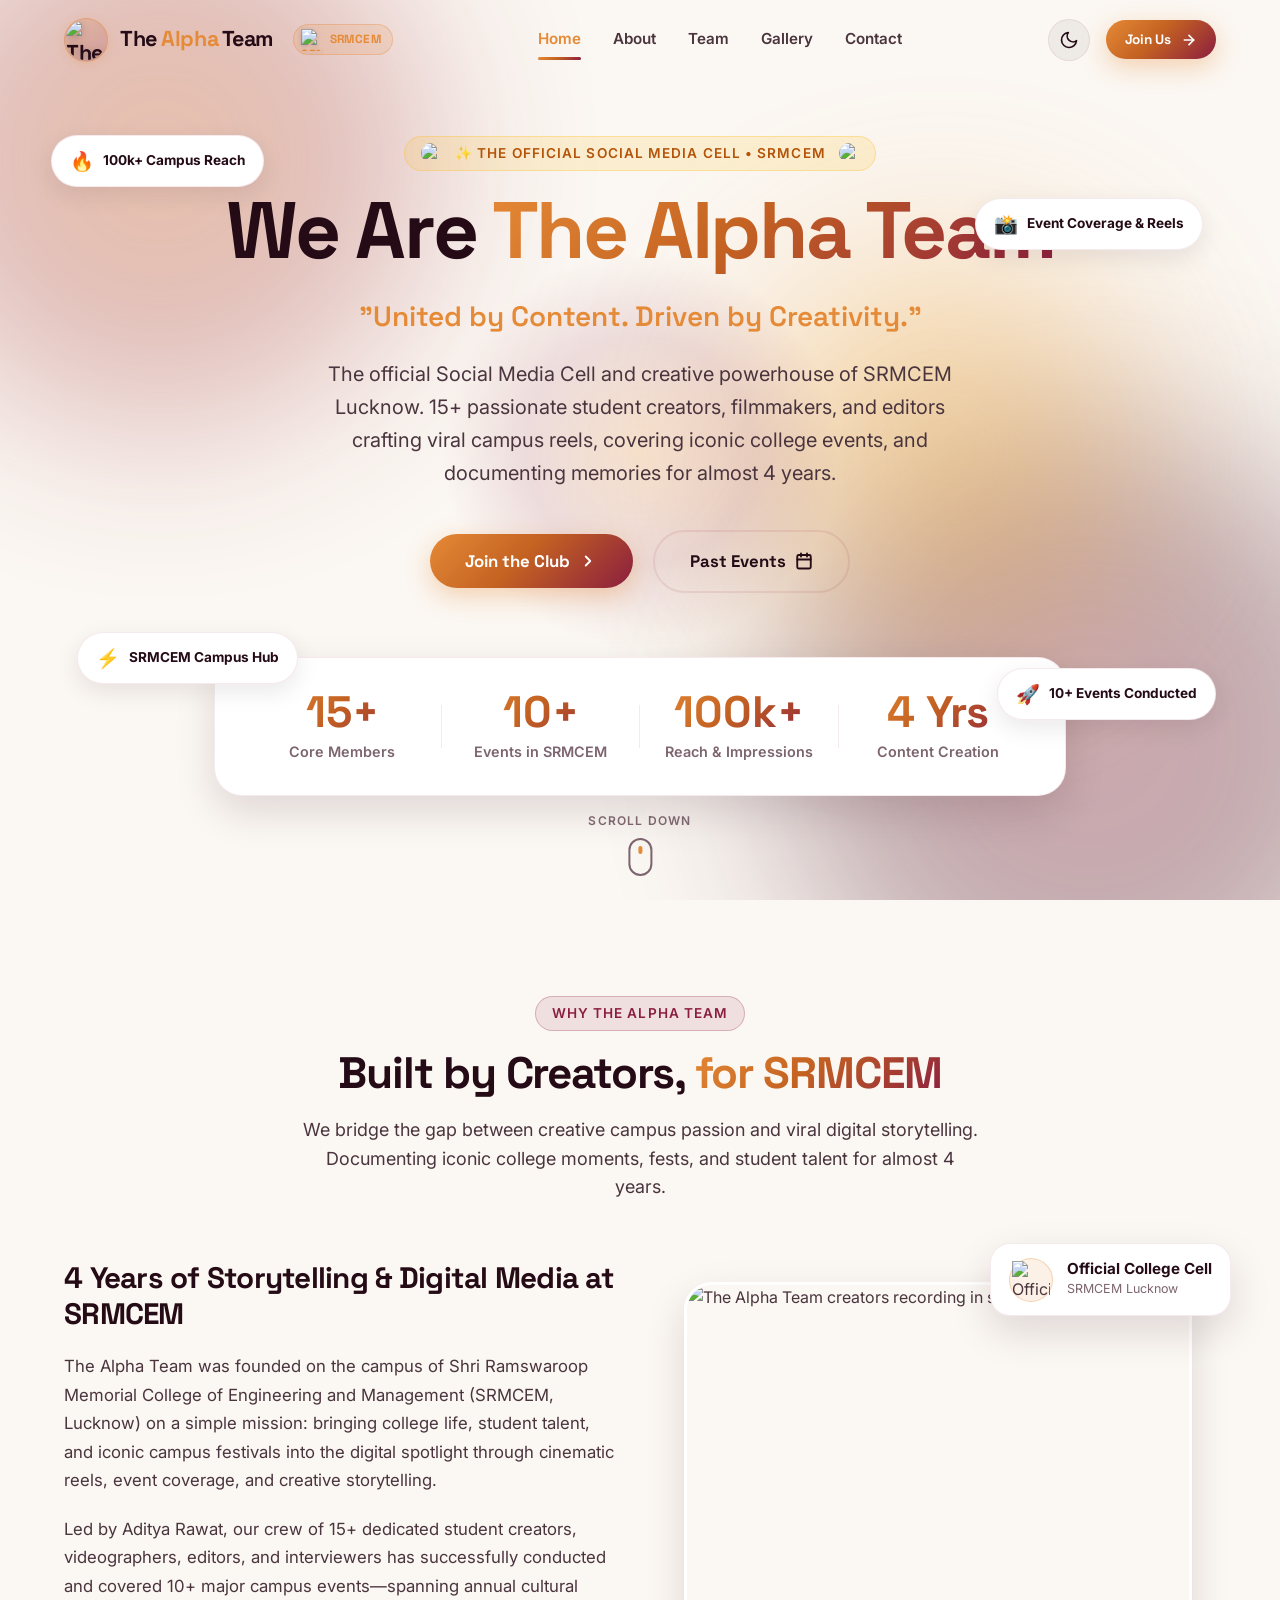
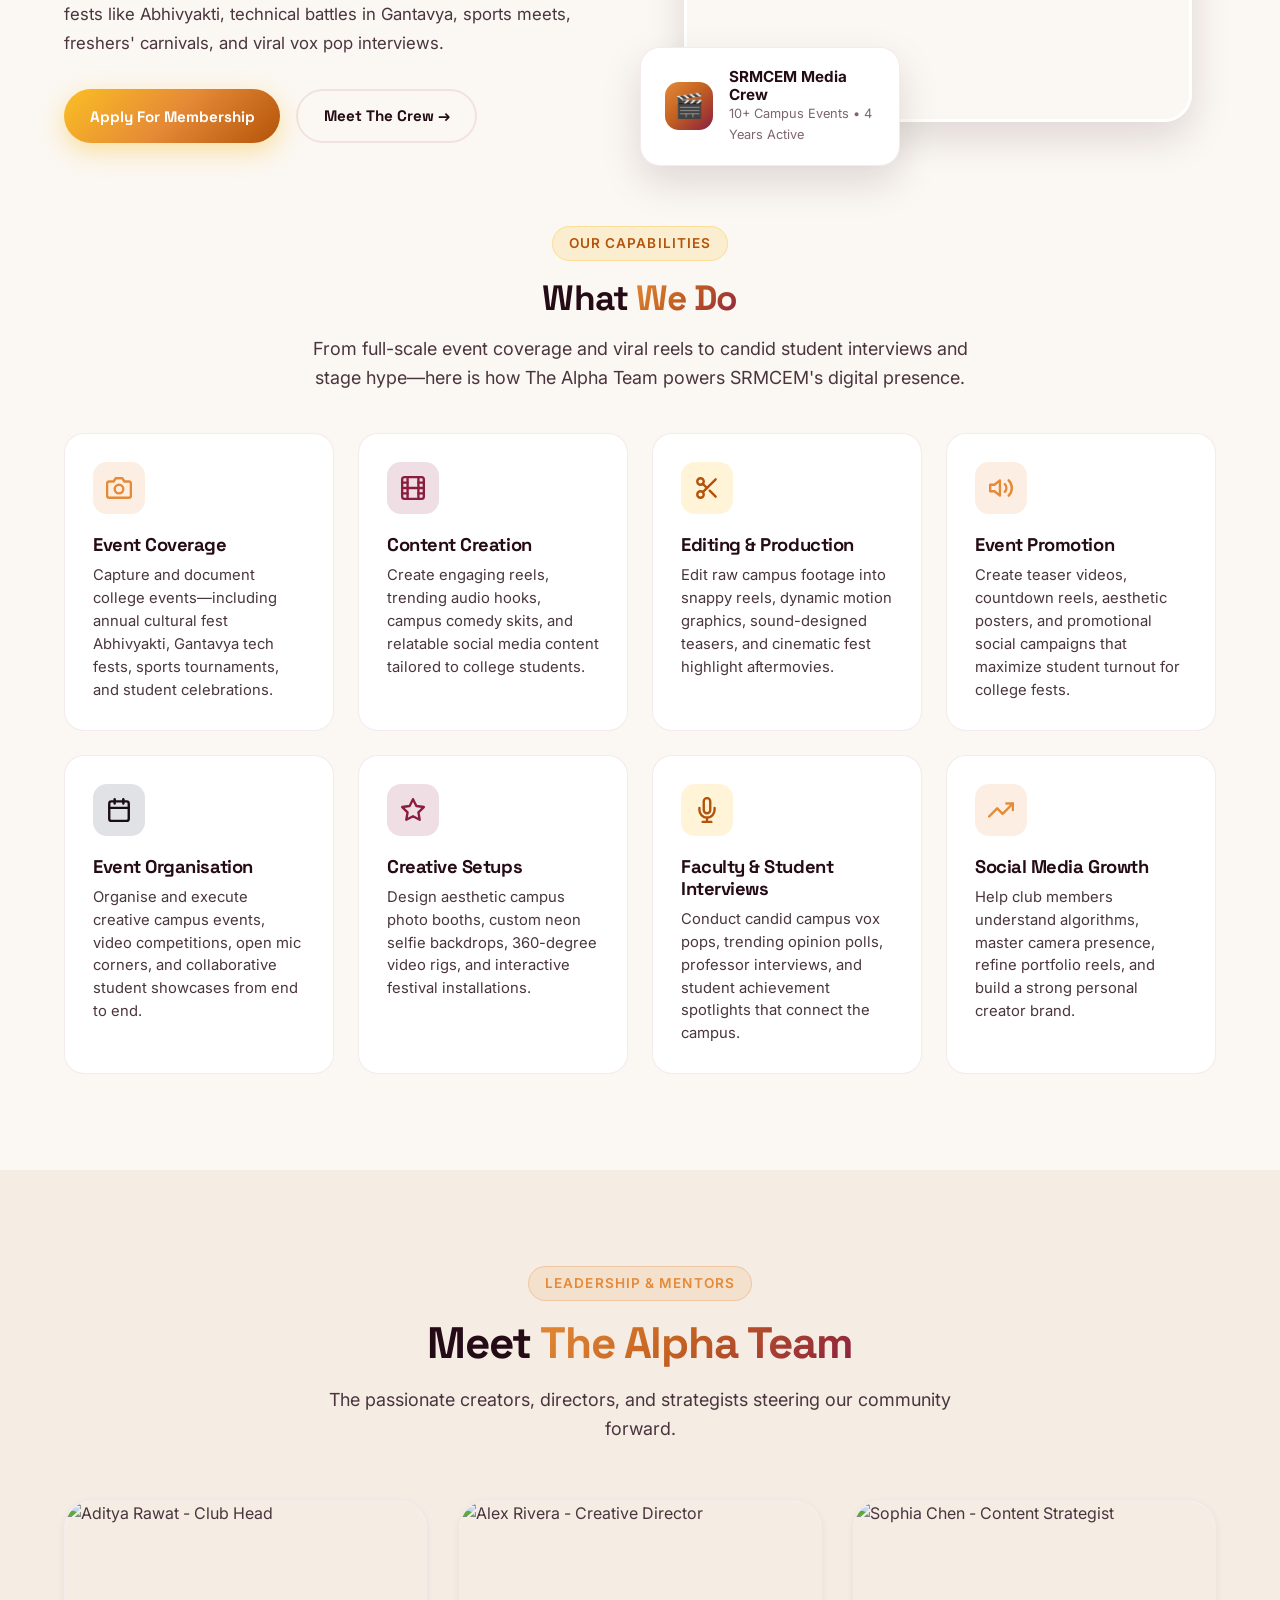
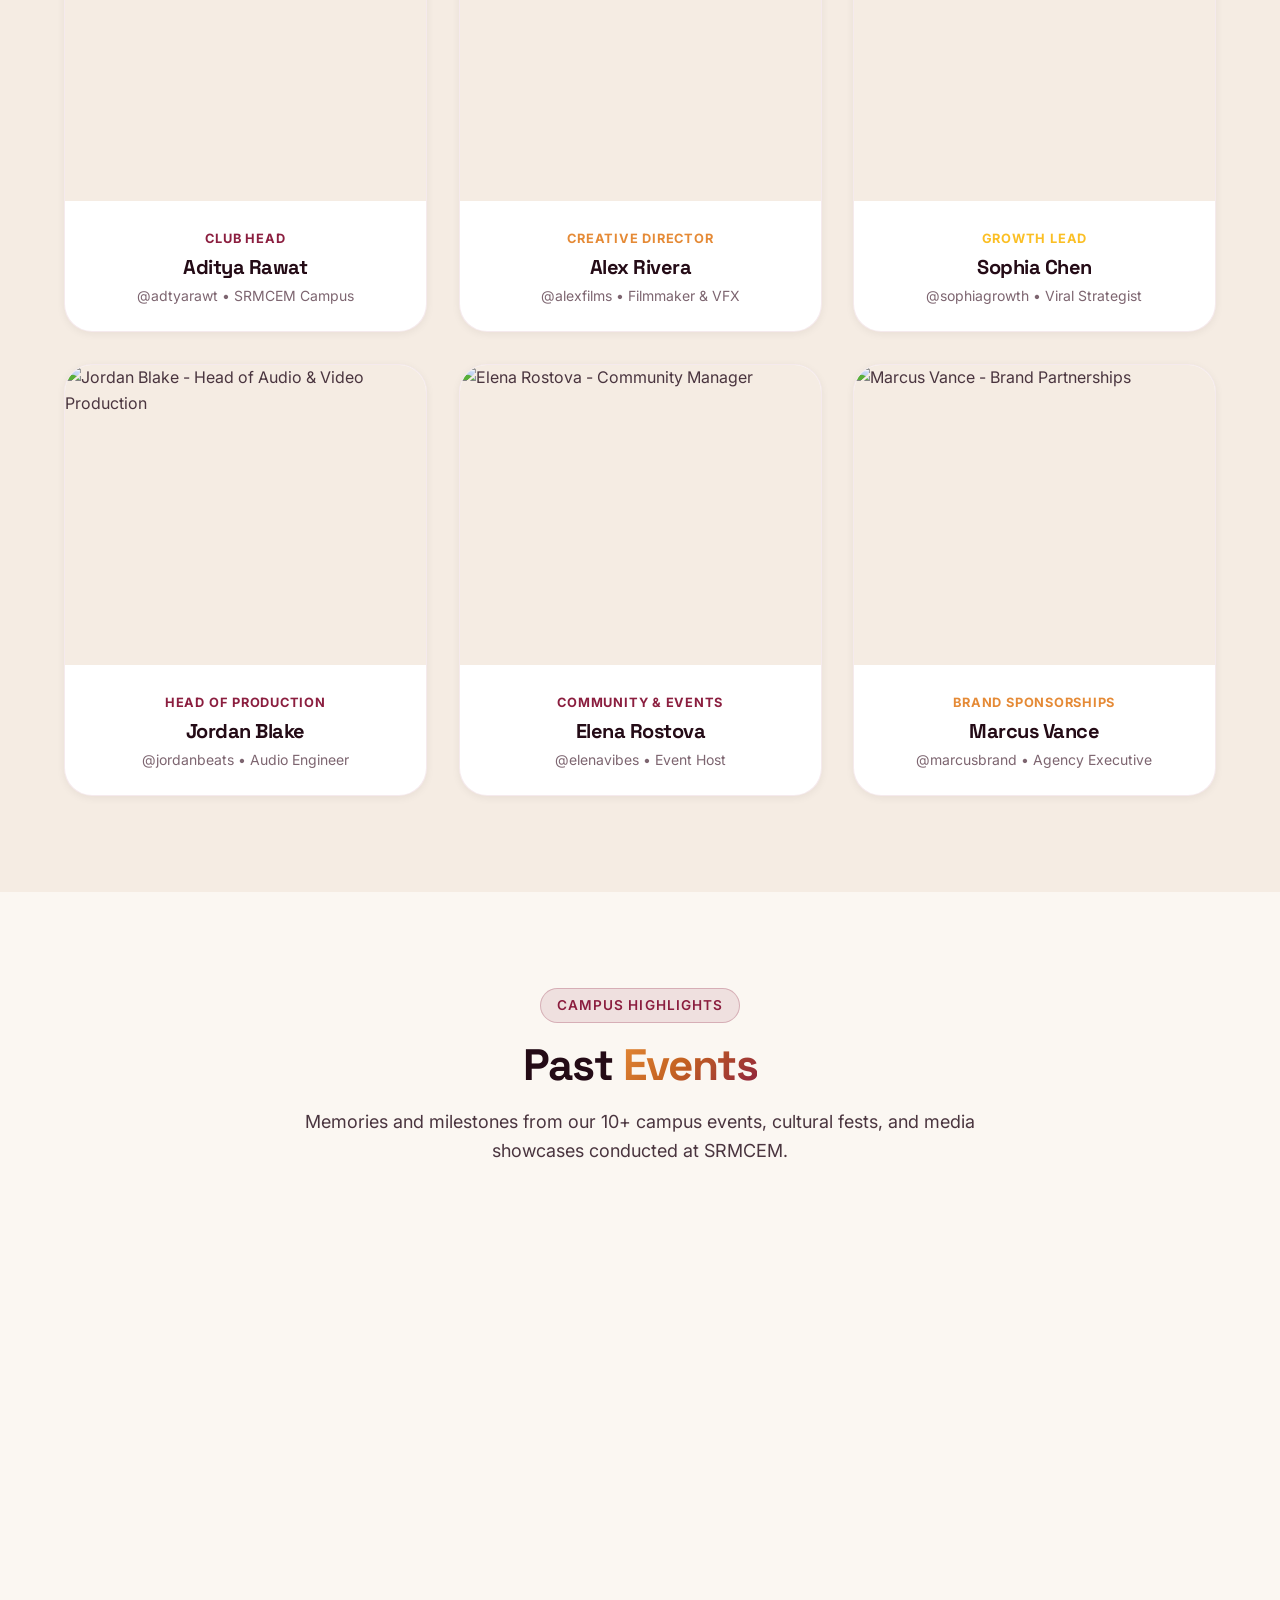
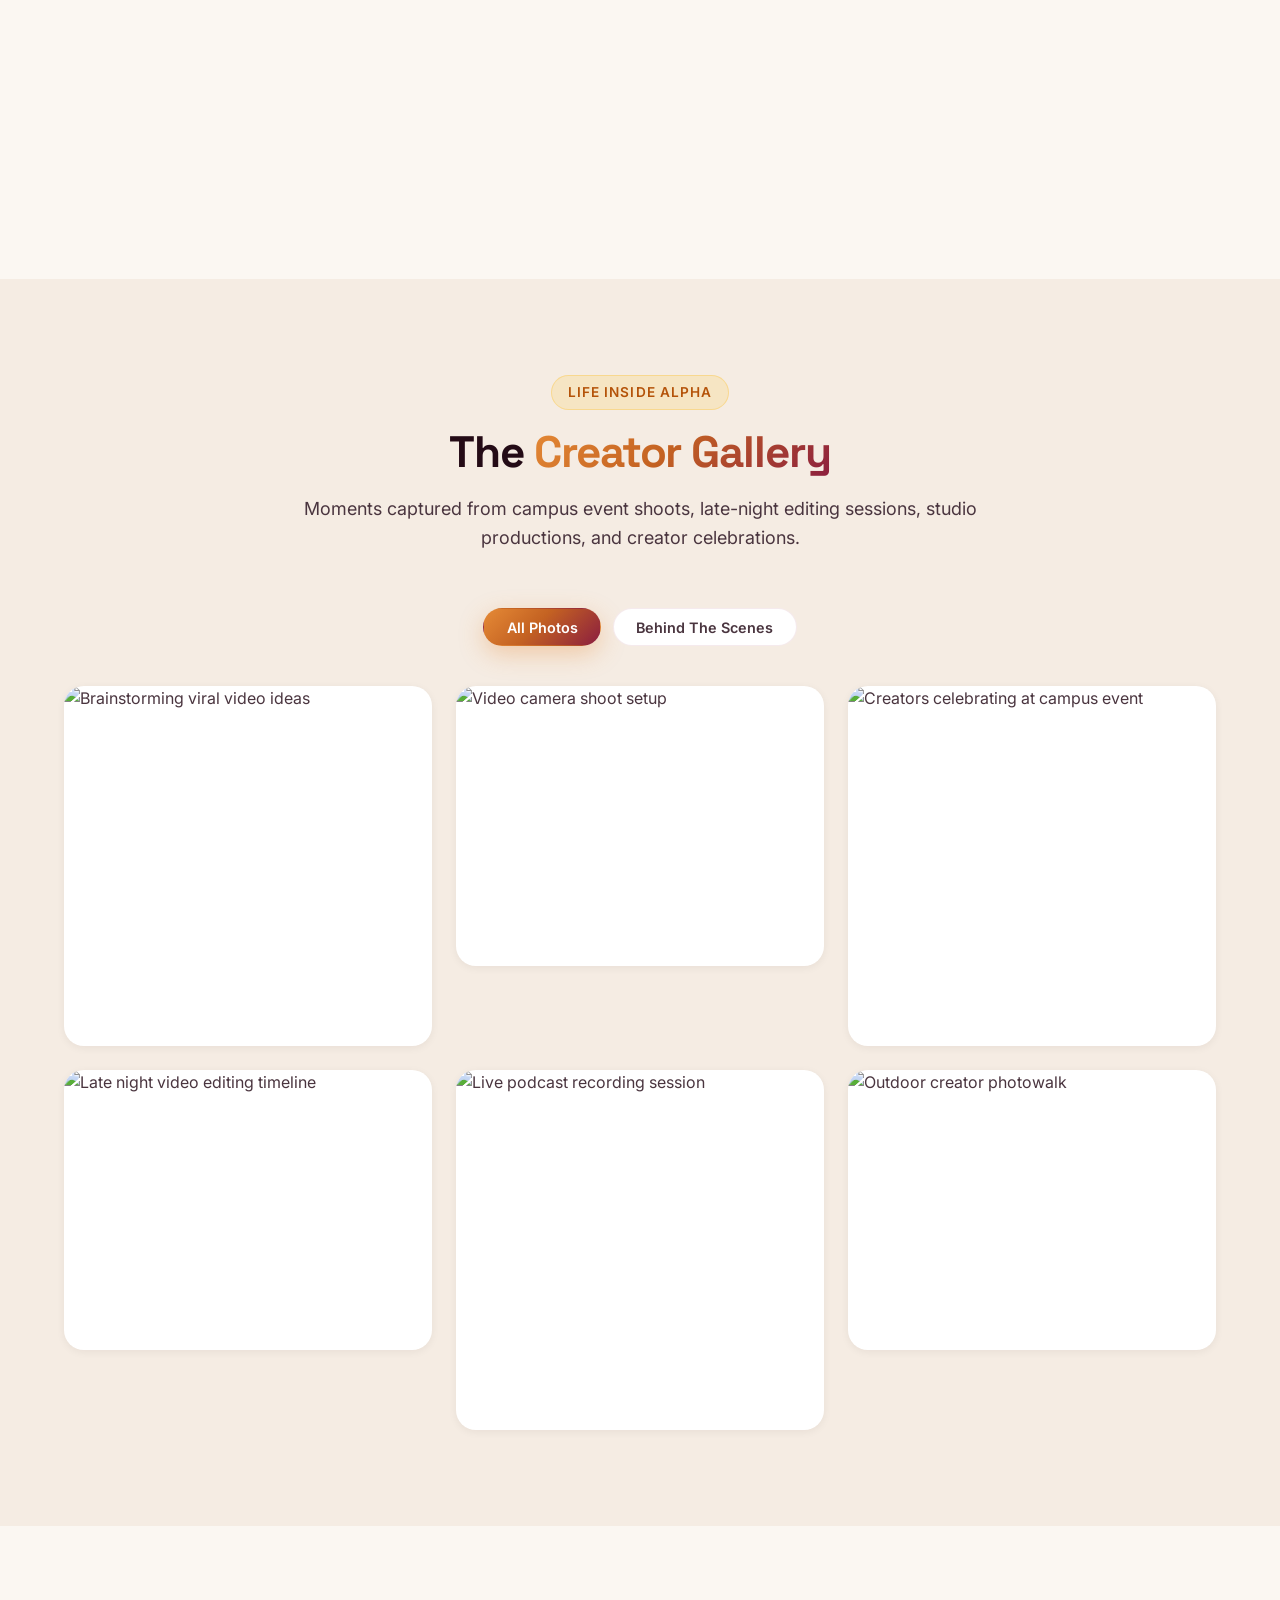
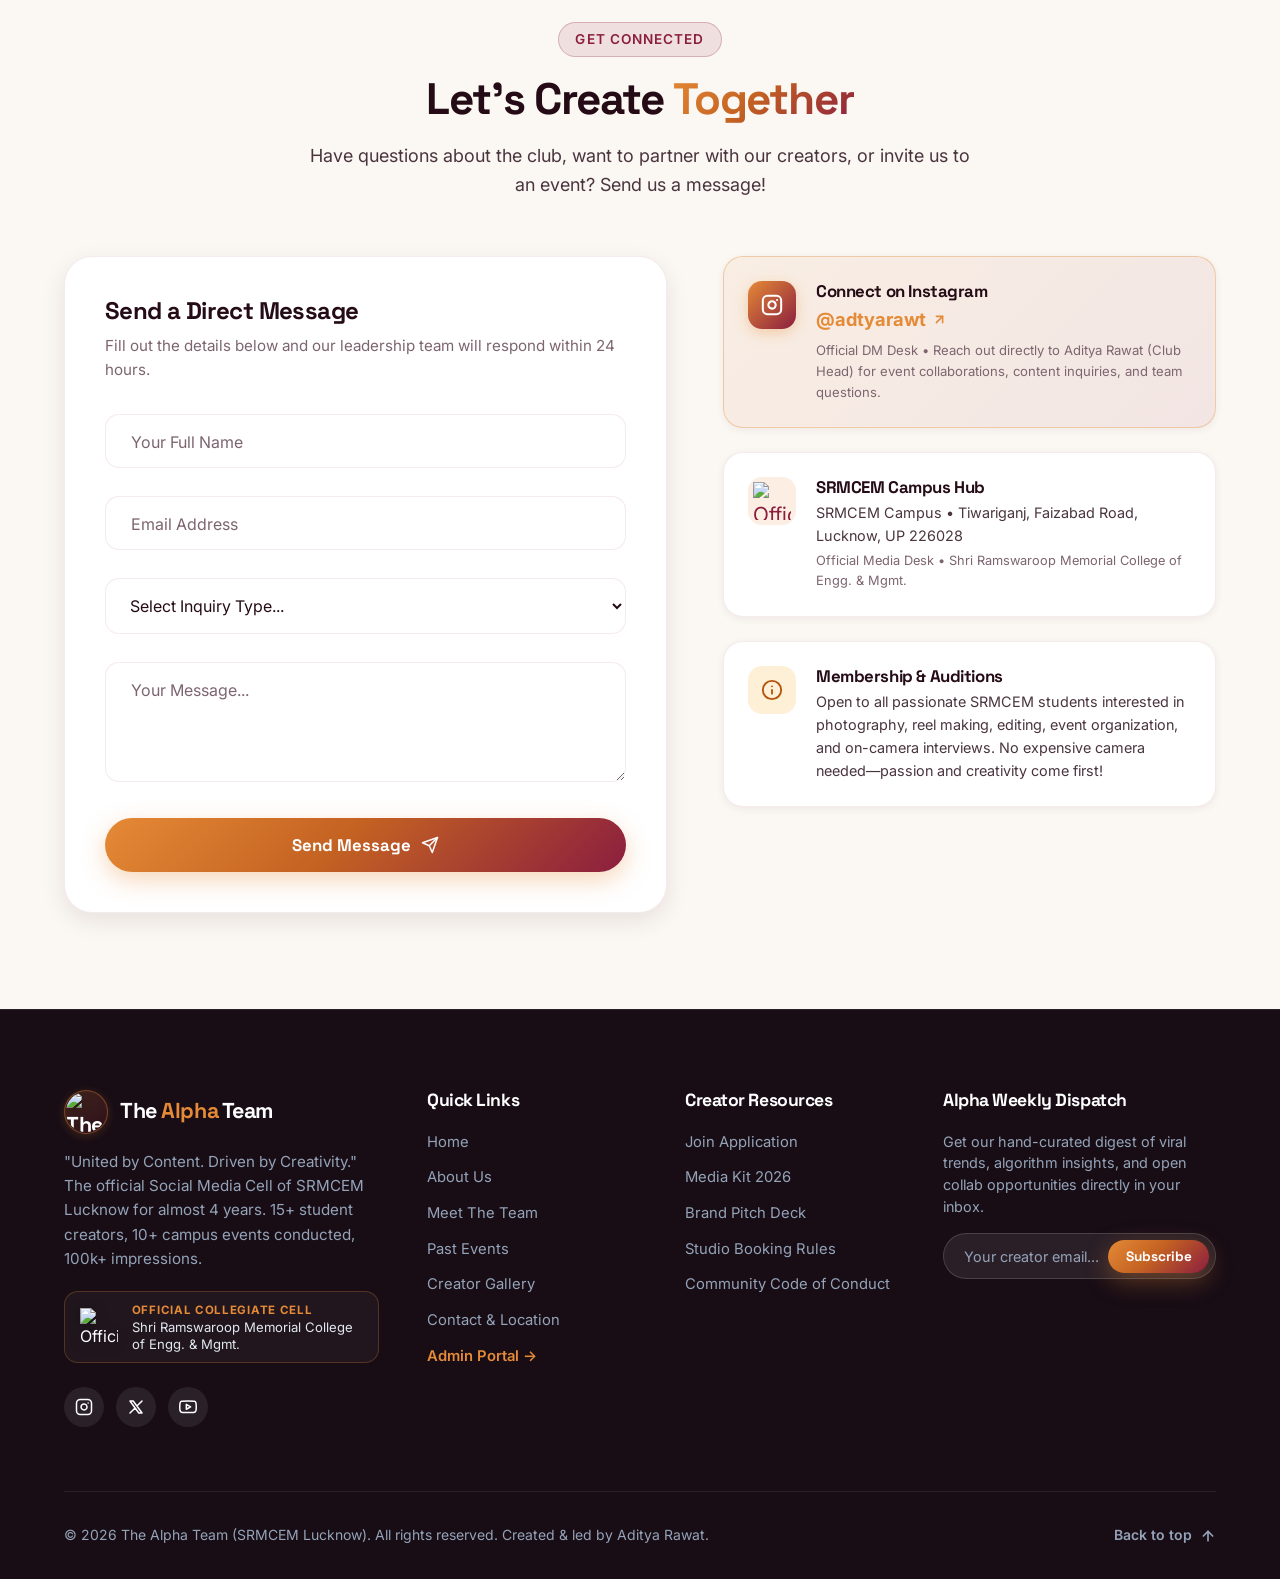
==== index.html @ 8d6e117d "Add files via upload" ====
<!DOCTYPE html>
<html lang="en" data-theme="light">
<head>
  <meta charset="UTF-8">
  <meta name="viewport" content="width=device-width, initial-scale=1.0">
  <title>The Alpha Team — The Social Media Cell • SRMCEM</title>
  <meta name="description" content="The official Social Media Cell of SRMCEM. A vibrant community of creators, influencers, and social media enthusiasts growing together — one post at a time.">
  <meta name="theme-color" content="#E58A36">

  <!-- Open Graph / Meta -->
  <meta property="og:type" content="website">
  <meta property="og:title" content="The Alpha Team — United by Content. Driven by Creativity.">
  <meta property="og:description" content="Join The Alpha Team social media club. Connect with ambitious creators, master viral content, and collaborate on high-impact projects.">

  <!-- Google Fonts: Space Grotesk & Inter -->
  <link rel="preconnect" href="https://fonts.googleapis.com">
  <link rel="preconnect" href="https://fonts.gstatic.com" crossorigin>
  <link href="https://fonts.googleapis.com/css2?family=Inter:wght@400;500;600;700&family=Space+Grotesk:wght@600;700;800&display=swap" rel="stylesheet">

  <!-- Favicon (Official Alpha Lion Crest) -->
  <link rel="icon" type="image/png" href="assets/images/favicon.png">
  <link rel="apple-touch-icon" href="assets/images/favicon.png">

  <!-- Stylesheets -->
  <link rel="stylesheet" href="css/style.css">
  <link rel="stylesheet" href="css/components.css">
  <link rel="stylesheet" href="css/animations.css">
</head>
<body class="intro-active">

  <!-- Apple-Style Product Launch Intro Curtain -->
  <div class="apple-intro-curtain" id="intro-curtain" aria-hidden="true">
    <div class="intro-content">
      <div class="intro-logo-badge">
        <img src="assets/images/alpha_official_logo.png" alt="The Alpha Team Official Logo" class="intro-lion-logo">
      </div>
      <h2 class="intro-title">The Alpha Team</h2>
      <p class="intro-subtitle">The Social Media Cell • SRMCEM</p>
      <div class="intro-bar-track">
        <div class="intro-bar-progress" id="intro-progress"></div>
      </div>
    </div>
  </div>

  <!-- Subtle Cursor Glowing Follower in Hero -->
  <div class="cursor-glow" aria-hidden="true"></div>

  <!-- ==========================================================================
       1. NAVBAR
       ========================================================================== -->
  <header class="navbar" id="navbar">
    <div class="container navbar-container">
      <!-- Brand Logo -->
      <a href="#home" class="brand" aria-label="The Alpha Team Home">
        <div class="brand-icon">
          <img src="assets/images/alpha_official_logo.png" alt="The Alpha Team Official Logo" class="brand-lion-img">
        </div>
        <span class="brand-text">The <span>Alpha</span> Team</span>
        <div class="brand-college-badge" title="Official Social Media Cell • Shri Ramswaroop Memorial College of Engineering and Management">
          <img src="assets/images/srmcem_official_logo.png" alt="SRMCEM Official Emblem" class="brand-college-img">
          <span>SRMCEM</span>
        </div>
      </a>

      <!-- Desktop Navigation Menu -->
      <nav class="nav-menu" aria-label="Main Navigation">
        <a href="#home" class="nav-link active">Home</a>
        <a href="#about" class="nav-link">About</a>
        <a href="#team" class="nav-link">Team</a>
        <a href="#gallery" class="nav-link">Gallery</a>
        <a href="#contact" class="nav-link">Contact</a>
      </nav>

      <!-- Nav Actions (Theme Switcher + CTA + Hamburger) -->
      <div class="nav-actions">
        <!-- Light / Dark Mode Toggle Button -->
        <button class="theme-toggle-btn" aria-label="Toggle theme mode" title="Toggle theme mode">
          <!-- Sun Icon (shown in dark mode) -->
          <svg class="sun-icon" width="20" height="20" viewBox="0 0 24 24" fill="none" stroke="currentColor" stroke-width="2" stroke-linecap="round" stroke-linejoin="round">
            <circle cx="12" cy="12" r="5"></circle>
            <line x1="12" y1="1" x2="12" y2="3"></line>
            <line x1="12" y1="21" x2="12" y2="23"></line>
            <line x1="4.22" y1="4.22" x2="5.64" y2="5.64"></line>
            <line x1="18.36" y1="18.36" x2="19.78" y2="19.78"></line>
            <line x1="1" y1="12" x2="3" y2="12"></line>
            <line x1="21" y1="12" x2="23" y2="12"></line>
            <line x1="4.22" y1="19.78" x2="5.64" y2="18.36"></line>
            <line x1="18.36" y1="5.64" x2="19.78" y2="4.22"></line>
          </svg>
          <!-- Moon Icon (shown in light mode) -->
          <svg class="moon-icon" width="20" height="20" viewBox="0 0 24 24" fill="none" stroke="currentColor" stroke-width="2" stroke-linecap="round" stroke-linejoin="round">
            <path d="M21 12.79A9 9 0 1 1 11.21 3 7 7 0 0 0 21 12.79z"></path>
          </svg>
        </button>

        <!-- CTA Join Button -->
        <a href="#join" class="btn btn-primary btn-sm open-join-modal-btn">
          <span>Join Us</span>
          <svg width="16" height="16" viewBox="0 0 24 24" fill="none" stroke="currentColor" stroke-width="2.5" stroke-linecap="round" stroke-linejoin="round">
            <line x1="5" y1="12" x2="19" y2="12"></line>
            <polyline points="12 5 19 12 12 19"></polyline>
          </svg>
        </a>

        <!-- Hamburger Button for Mobile -->
        <button class="hamburger" aria-label="Open mobile menu" aria-expanded="false">
          <span></span>
          <span></span>
          <span></span>
        </button>
      </div>
    </div>
  </header>

  <!-- Mobile Drawer Menu -->
  <div class="mobile-nav-backdrop" aria-hidden="true"></div>
  <aside class="mobile-nav" aria-label="Mobile Navigation">
    <div class="mobile-nav-links">
      <a href="#home" class="mobile-nav-link">Home</a>
      <a href="#about" class="mobile-nav-link">About</a>
      <a href="#team" class="mobile-nav-link">Team</a>
      <a href="#gallery" class="mobile-nav-link">Gallery</a>
      <a href="#contact" class="mobile-nav-link">Contact</a>
      <button class="btn btn-primary btn-lg open-join-modal-btn" style="margin-top: 1.5rem; width: 100%;">
        Join The Alpha Team
      </button>
    </div>
  </aside>

  <!-- ==========================================================================
       2. HERO SECTION
       ========================================================================== -->
  <section class="hero" id="home">
    <!-- Animated Gradient Background Blobs -->
    <div class="hero-background-blobs" aria-hidden="true">
      <div class="blob blob-1"></div>
      <div class="blob blob-2"></div>
      <div class="blob blob-3"></div>
    </div>

    <!-- Floating Creator Milestone Reaction Badges -->
    <div class="hero-floating-badge badge-pos-1 hero-cascade-badge">
      <span class="emoji">🔥</span>
      <span>100k+ Campus Reach</span>
    </div>
    <div class="hero-floating-badge badge-pos-2 hero-cascade-badge">
      <span class="emoji">📸</span>
      <span>Event Coverage & Reels</span>
    </div>
    <div class="hero-floating-badge badge-pos-3 hero-cascade-badge">
      <span class="emoji">⚡</span>
      <span>SRMCEM Campus Hub</span>
    </div>
    <div class="hero-floating-badge badge-pos-4 hero-cascade-badge">
      <span class="emoji">🚀</span>
      <span>10+ Events Conducted</span>
    </div>

    <div class="container hero-content">
      <div class="hero-cascade-pill">
        <span class="section-pill yellow">
          <img src="assets/images/alpha_official_logo.png" alt="The Alpha Team Official Logo" class="pill-lion-icon">
          <span>✨ The Official Social Media Cell • SRMCEM</span>
          <img src="assets/images/srmcem_official_logo.png" alt="SRMCEM Official Emblem" class="pill-lion-icon" style="margin-left: 0.35rem; margin-right: 0;">
        </span>
      </div>

      <h1 class="hero-headline hero-cascade-headline">
        We Are <span class="text-gradient-primary">The Alpha Team</span>
      </h1>

      <p class="hero-tagline hero-cascade-tagline">
        "United by Content. Driven by Creativity."
      </p>

      <p class="hero-subtitle hero-cascade-subtitle">
        The official Social Media Cell and creative powerhouse of SRMCEM Lucknow. 15+ passionate student creators, filmmakers, and editors crafting viral campus reels, covering iconic college events, and documenting memories for almost 4 years.
      </p>

      <div class="hero-ctas hero-cascade-ctas">
        <button class="btn btn-primary btn-lg open-join-modal-btn">
          <span>Join the Club</span>
          <svg width="18" height="18" viewBox="0 0 24 24" fill="none" stroke="currentColor" stroke-width="2.5" stroke-linecap="round" stroke-linejoin="round">
            <polyline points="9 18 15 12 9 6"></polyline>
          </svg>
        </button>
        <a href="#past-events" class="btn btn-outline btn-lg">
          <span>Past Events</span>
          <svg width="18" height="18" viewBox="0 0 24 24" fill="none" stroke="currentColor" stroke-width="2.5" stroke-linecap="round" stroke-linejoin="round">
            <rect x="3" y="4" width="18" height="18" rx="2" ry="2"></rect>
            <line x1="16" y1="2" x2="16" y2="6"></line>
            <line x1="8" y1="2" x2="8" y2="6"></line>
            <line x1="3" y1="10" x2="21" y2="10"></line>
          </svg>
        </a>
      </div>

      <!-- Animated Stats Strip -->
      <div class="hero-stats-strip hero-cascade-stats">
        <div class="stat-item">
          <div class="stat-number" data-target="15" data-suffix="+">15+</div>
          <div class="stat-label">Core Members</div>
        </div>
        <div class="stat-item">
          <div class="stat-number" data-target="10" data-suffix="+">10+</div>
          <div class="stat-label">Events in SRMCEM</div>
        </div>
        <div class="stat-item">
          <div class="stat-number" data-target="100" data-suffix="k+">100k+</div>
          <div class="stat-label">Reach & Impressions</div>
        </div>
        <div class="stat-item">
          <div class="stat-number" data-target="4" data-suffix=" Yrs">4 Yrs</div>
          <div class="stat-label">Content Creation</div>
        </div>
      </div>
    </div>

    <!-- Scroll Down Indicator -->
    <div class="scroll-indicator" aria-label="Scroll down to About section">
      <span>Scroll Down</span>
      <div class="scroll-mouse">
        <div class="scroll-wheel"></div>
      </div>
    </div>
  </section>

  <!-- ==========================================================================
       3. ABOUT SECTION
       ========================================================================== -->
  <section class="section" id="about">
    <div class="container">
      <div class="section-header reveal">
        <span class="section-pill turquoise">Why The Alpha Team</span>
        <h2 class="section-title">Built by Creators, <span class="text-gradient-primary">for SRMCEM</span></h2>
        <p class="section-description">
          We bridge the gap between creative campus passion and viral digital storytelling. Documenting iconic college moments, fests, and student talent for almost 4 years.
        </p>
      </div>

      <div class="grid-2">
        <!-- Left Column: Story & Narrative -->
        <div class="about-text-content reveal-left">
          <h3 style="font-size: 1.85rem; margin-bottom: 1.25rem;">4 Years of Storytelling & Digital Media at SRMCEM</h3>
          <p style="margin-bottom: 1.25rem; font-size: 1.05rem; line-height: 1.7;">
            The Alpha Team was founded on the campus of Shri Ramswaroop Memorial College of Engineering and Management (SRMCEM, Lucknow) on a simple mission: bringing college life, student talent, and iconic campus festivals into the digital spotlight through cinematic reels, event coverage, and creative storytelling.
          </p>
          <p style="margin-bottom: 2rem; font-size: 1.05rem; line-height: 1.7;">
            Led by Aditya Rawat, our crew of 15+ dedicated student creators, videographers, editors, and interviewers has successfully conducted and covered 10+ major campus events—spanning annual cultural fests like Abhivyakti, technical battles in Gantavya, sports meets, freshers' carnivals, and viral vox pop interviews.
          </p>
          
          <div style="display: flex; gap: 1rem; flex-wrap: wrap;">
            <button class="btn btn-warm open-join-modal-btn">Apply For Membership</button>
            <a href="#team" class="btn btn-outline">Meet The Crew &rarr;</a>
          </div>
        </div>

        <!-- Right Column: Visual Photo Cluster -->
        <div class="about-visual reveal-right">
          <div class="about-card-cluster">
            <img class="about-img-main" src="https://images.unsplash.com/photo-1574717024653-61fd2cf4d44d?w=800&auto=format&fit=crop&q=80" alt="The Alpha Team creators recording in studio" loading="lazy">
            
            <!-- Official SRMCEM Affiliation Badge -->
            <div class="about-college-badge">
              <div class="about-college-icon">
                <img src="assets/images/srmcem_official_logo.png" alt="Official SRMCEM Emblem">
              </div>
              <div>
                <div class="about-college-title">Official College Cell</div>
                <div class="about-college-sub">SRMCEM Lucknow</div>
              </div>
            </div>

            <div class="about-badge-card">
              <div class="about-badge-icon">🎬</div>
              <div>
                <div class="about-badge-title">SRMCEM Media Crew</div>
                <div class="about-badge-sub">10+ Campus Events &bull; 4 Years Active</div>
              </div>
            </div>
          </div>
        </div>
      </div>

      <!-- What We Do - 8 Core Pillars Grid -->
      <div class="section-header reveal" style="margin-top: 5rem; margin-bottom: 1.5rem; text-align: center;">
        <span class="section-pill yellow">Our Capabilities</span>
        <h3 class="section-title" style="font-size: 2.2rem;">What <span class="text-gradient-primary">We Do</span></h3>
        <p class="section-description" style="max-width: 720px; margin: 0 auto;">
          From full-scale event coverage and viral reels to candid student interviews and stage hype—here is how The Alpha Team powers SRMCEM's digital presence.
        </p>
      </div>

      <div class="features-grid reveal">
        <!-- 1. Event Coverage -->
        <div class="feature-card">
          <div class="feature-icon-wrap feature-icon-coral">
            <svg width="26" height="26" viewBox="0 0 24 24" fill="none" stroke="currentColor" stroke-width="2.2" stroke-linecap="round" stroke-linejoin="round">
              <path d="M23 19a2 2 0 0 1-2 2H3a2 2 0 0 1-2-2V8a2 2 0 0 1 2-2h4l2-3h6l2 3h4a2 2 0 0 1 2 2z"></path>
              <circle cx="12" cy="13" r="4"></circle>
            </svg>
          </div>
          <h4 class="feature-title">Event Coverage</h4>
          <p class="feature-desc">
            Capture and document college events—including annual cultural fest Abhivyakti, Gantavya tech fests, sports tournaments, and student celebrations.
          </p>
        </div>

        <!-- 2. Content Creation -->
        <div class="feature-card">
          <div class="feature-icon-wrap feature-icon-turquoise">
            <svg width="26" height="26" viewBox="0 0 24 24" fill="none" stroke="currentColor" stroke-width="2.2" stroke-linecap="round" stroke-linejoin="round">
              <rect x="2" y="2" width="20" height="20" rx="2.18" ry="2.18"></rect>
              <line x1="7" y1="2" x2="7" y2="22"></line>
              <line x1="17" y1="2" x2="17" y2="22"></line>
              <line x1="2" y1="12" x2="22" y2="12"></line>
              <line x1="2" y1="7" x2="7" y2="7"></line>
              <line x1="2" y1="17" x2="7" y2="17"></line>
              <line x1="17" y1="17" x2="22" y2="17"></line>
              <line x1="17" y1="7" x2="22" y2="7"></line>
            </svg>
          </div>
          <h4 class="feature-title">Content Creation</h4>
          <p class="feature-desc">
            Create engaging reels, trending audio hooks, campus comedy skits, and relatable social media content tailored to college students.
          </p>
        </div>

        <!-- 3. Editing & Production -->
        <div class="feature-card">
          <div class="feature-icon-wrap feature-icon-yellow">
            <svg width="26" height="26" viewBox="0 0 24 24" fill="none" stroke="currentColor" stroke-width="2.2" stroke-linecap="round" stroke-linejoin="round">
              <circle cx="6" cy="6" r="3"></circle>
              <circle cx="6" cy="18" r="3"></circle>
              <line x1="20" y1="4" x2="8.12" y2="15.88"></line>
              <line x1="14.47" y1="14.48" x2="20" y2="20"></line>
              <line x1="8.12" y1="8.12" x2="12" y2="12"></line>
            </svg>
          </div>
          <h4 class="feature-title">Editing & Production</h4>
          <p class="feature-desc">
            Edit raw campus footage into snappy reels, dynamic motion graphics, sound-designed teasers, and cinematic fest highlight aftermovies.
          </p>
        </div>

        <!-- 4. Event Promotion -->
        <div class="feature-card">
          <div class="feature-icon-wrap feature-icon-coral">
            <svg width="26" height="26" viewBox="0 0 24 24" fill="none" stroke="currentColor" stroke-width="2.2" stroke-linecap="round" stroke-linejoin="round">
              <polygon points="11 5 6 9 2 9 2 15 6 15 11 19 11 5"></polygon>
              <path d="M19.07 4.93a10 10 0 0 1 0 14.14M15.54 8.46a5 5 0 0 1 0 7.07"></path>
            </svg>
          </div>
          <h4 class="feature-title">Event Promotion</h4>
          <p class="feature-desc">
            Create teaser videos, countdown reels, aesthetic posters, and promotional social campaigns that maximize student turnout for college fests.
          </p>
        </div>

        <!-- 5. Event Organisation -->
        <div class="feature-card">
          <div class="feature-icon-wrap feature-icon-navy">
            <svg width="26" height="26" viewBox="0 0 24 24" fill="none" stroke="currentColor" stroke-width="2.2" stroke-linecap="round" stroke-linejoin="round">
              <rect x="3" y="4" width="18" height="18" rx="2" ry="2"></rect>
              <line x1="16" y1="2" x2="16" y2="6"></line>
              <line x1="8" y1="2" x2="8" y2="6"></line>
              <line x1="3" y1="10" x2="21" y2="10"></line>
            </svg>
          </div>
          <h4 class="feature-title">Event Organisation</h4>
          <p class="feature-desc">
            Organise and execute creative campus events, video competitions, open mic corners, and collaborative student showcases from end to end.
          </p>
        </div>

        <!-- 6. Creative Setups -->
        <div class="feature-card">
          <div class="feature-icon-wrap feature-icon-turquoise">
            <svg width="26" height="26" viewBox="0 0 24 24" fill="none" stroke="currentColor" stroke-width="2.2" stroke-linecap="round" stroke-linejoin="round">
              <polygon points="12 2 15.09 8.26 22 9.27 17 14.14 18.18 21.02 12 17.77 5.82 21.02 7 14.14 2 9.27 8.91 8.26 12 2"></polygon>
            </svg>
          </div>
          <h4 class="feature-title">Creative Setups</h4>
          <p class="feature-desc">
            Design aesthetic campus photo booths, custom neon selfie backdrops, 360-degree video rigs, and interactive festival installations.
          </p>
        </div>

        <!-- 7. Faculty & Student Interviews -->
        <div class="feature-card">
          <div class="feature-icon-wrap feature-icon-yellow">
            <svg width="26" height="26" viewBox="0 0 24 24" fill="none" stroke="currentColor" stroke-width="2.2" stroke-linecap="round" stroke-linejoin="round">
              <path d="M12 1a3 3 0 0 0-3 3v8a3 3 0 0 0 6 0V4a3 3 0 0 0-3-3z"></path>
              <path d="M19 10v2a7 7 0 0 1-14 0v-2"></path>
              <line x1="12" y1="19" x2="12" y2="23"></line>
              <line x1="8" y1="23" x2="16" y2="23"></line>
            </svg>
          </div>
          <h4 class="feature-title">Faculty & Student Interviews</h4>
          <p class="feature-desc">
            Conduct candid campus vox pops, trending opinion polls, professor interviews, and student achievement spotlights that connect the campus.
          </p>
        </div>

        <!-- 8. Social Media Growth -->
        <div class="feature-card">
          <div class="feature-icon-wrap feature-icon-coral">
            <svg width="26" height="26" viewBox="0 0 24 24" fill="none" stroke="currentColor" stroke-width="2.2" stroke-linecap="round" stroke-linejoin="round">
              <polyline points="23 6 13.5 15.5 8.5 10.5 1 18"></polyline>
              <polyline points="17 6 23 6 23 12"></polyline>
            </svg>
          </div>
          <h4 class="feature-title">Social Media Growth</h4>
          <p class="feature-desc">
            Help club members understand algorithms, master camera presence, refine portfolio reels, and build a strong personal creator brand.
          </p>
        </div>
      </div>
    </div>
  </section>

  <!-- ==========================================================================
       4. TEAM SECTION
       ========================================================================== -->
  <section class="section" id="team" style="background: var(--bg-card-alt);">
    <div class="container">
      <div class="section-header reveal">
        <span class="section-pill">Leadership & Mentors</span>
        <h2 class="section-title">Meet <span class="text-gradient-primary">The Alpha Team</span></h2>
        <p class="section-description">
          The passionate creators, directors, and strategists steering our community forward.
        </p>
      </div>

      <div class="team-grid">
        <!-- Member 1 -->
        <div class="team-card reveal delay-100">
          <div class="team-image-container">
            <img class="team-photo" src="assets/images/aditya_rawat.jpg" alt="Aditya Rawat - Club Head" loading="lazy" style="object-position: center 20%;">
            <div class="team-social-overlay">
              <a href="https://instagram.com/adtyarawt" target="_blank" rel="noopener noreferrer" class="social-icon-btn" aria-label="Instagram">
                <svg width="18" height="18" viewBox="0 0 24 24" fill="none" stroke="currentColor" stroke-width="2" stroke-linecap="round" stroke-linejoin="round"><rect x="2" y="2" width="20" height="20" rx="5" ry="5"></rect><path d="M16 11.37A4 4 0 1 1 12.63 8 4 4 0 0 1 16 11.37z"></path><line x1="17.5" y1="6.5" x2="17.51" y2="6.5"></line></svg>
              </a>
              <a href="https://twitter.com" target="_blank" rel="noopener noreferrer" class="social-icon-btn" aria-label="Twitter/X">
                <svg width="18" height="18" viewBox="0 0 24 24" fill="none" stroke="currentColor" stroke-width="2" stroke-linecap="round" stroke-linejoin="round"><path d="M4 4l11.733 16h4.267l-11.733-16zM4 20l6.768-6.768M20 4l-6.768 6.768"></path></svg>
              </a>
              <a href="https://youtube.com" target="_blank" rel="noopener noreferrer" class="social-icon-btn" aria-label="YouTube">
                <svg width="18" height="18" viewBox="0 0 24 24" fill="none" stroke="currentColor" stroke-width="2" stroke-linecap="round" stroke-linejoin="round"><path d="M22.54 6.42a2.78 2.78 0 0 0-1.94-2C18.88 4 12 4 12 4s-6.88 0-8.6.46a2.78 2.78 0 0 0-1.94 2A29 29 0 0 0 1 11.75a29 29 0 0 0 .46 5.33A2.78 2.78 0 0 0 3.4 19c1.72.46 8.6.46 8.6.46s6.88 0 8.6-.46a2.78 2.78 0 0 0 1.94-2 29 29 0 0 0 .46-5.25 29 29 0 0 0-.46-5.33z"></path><polygon points="9.75 15.02 15.5 11.75 9.75 8.48 9.75 15.02"></polygon></svg>
              </a>
              <a href="https://linkedin.com" target="_blank" rel="noopener noreferrer" class="social-icon-btn" aria-label="LinkedIn">
                <svg width="18" height="18" viewBox="0 0 24 24" fill="none" stroke="currentColor" stroke-width="2" stroke-linecap="round" stroke-linejoin="round"><path d="M16 8a6 6 0 0 1 6 6v7h-4v-7a2 2 0 0 0-2-2 2 2 0 0 0-2 2v7h-4v-7a6 6 0 0 1 6-6z"></path><rect x="2" y="9" width="4" height="12"></rect><circle cx="4" cy="4" r="2"></circle></svg>
              </a>
            </div>
          </div>
          <div class="team-info">
            <span class="team-role">Club Head</span>
            <h3 class="team-name">Aditya Rawat</h3>
            <p class="team-handle">@adtyarawt • SRMCEM Campus</p>
          </div>
        </div>

        <!-- Member 2 -->
        <div class="team-card reveal delay-200">
          <div class="team-image-container">
            <img class="team-photo" src="https://images.unsplash.com/photo-1507003211169-0a1dd7228f2d?w=600&auto=format&fit=crop&q=80" alt="Alex Rivera - Creative Director" loading="lazy">
            <div class="team-social-overlay">
              <a href="https://instagram.com" target="_blank" rel="noopener noreferrer" class="social-icon-btn" aria-label="Instagram">
                <svg width="18" height="18" viewBox="0 0 24 24" fill="none" stroke="currentColor" stroke-width="2" stroke-linecap="round" stroke-linejoin="round"><rect x="2" y="2" width="20" height="20" rx="5" ry="5"></rect><path d="M16 11.37A4 4 0 1 1 12.63 8 4 4 0 0 1 16 11.37z"></path><line x1="17.5" y1="6.5" x2="17.51" y2="6.5"></line></svg>
              </a>
              <a href="https://twitter.com" target="_blank" rel="noopener noreferrer" class="social-icon-btn" aria-label="Twitter/X">
                <svg width="18" height="18" viewBox="0 0 24 24" fill="none" stroke="currentColor" stroke-width="2" stroke-linecap="round" stroke-linejoin="round"><path d="M4 4l11.733 16h4.267l-11.733-16zM4 20l6.768-6.768M20 4l-6.768 6.768"></path></svg>
              </a>
              <a href="https://youtube.com" target="_blank" rel="noopener noreferrer" class="social-icon-btn" aria-label="YouTube">
                <svg width="18" height="18" viewBox="0 0 24 24" fill="none" stroke="currentColor" stroke-width="2" stroke-linecap="round" stroke-linejoin="round"><path d="M22.54 6.42a2.78 2.78 0 0 0-1.94-2C18.88 4 12 4 12 4s-6.88 0-8.6.46a2.78 2.78 0 0 0-1.94 2A29 29 0 0 0 1 11.75a29 29 0 0 0 .46 5.33A2.78 2.78 0 0 0 3.4 19c1.72.46 8.6.46 8.6.46s6.88 0 8.6-.46a2.78 2.78 0 0 0 1.94-2 29 29 0 0 0 .46-5.25 29 29 0 0 0-.46-5.33z"></path><polygon points="9.75 15.02 15.5 11.75 9.75 8.48 9.75 15.02"></polygon></svg>
              </a>
              <a href="https://linkedin.com" target="_blank" rel="noopener noreferrer" class="social-icon-btn" aria-label="LinkedIn">
                <svg width="18" height="18" viewBox="0 0 24 24" fill="none" stroke="currentColor" stroke-width="2" stroke-linecap="round" stroke-linejoin="round"><path d="M16 8a6 6 0 0 1 6 6v7h-4v-7a2 2 0 0 0-2-2 2 2 0 0 0-2 2v7h-4v-7a6 6 0 0 1 6-6z"></path><rect x="2" y="9" width="4" height="12"></rect><circle cx="4" cy="4" r="2"></circle></svg>
              </a>
            </div>
          </div>
          <div class="team-info">
            <span class="team-role" style="color: var(--color-primary);">Creative Director</span>
            <h3 class="team-name">Alex Rivera</h3>
            <p class="team-handle">@alexfilms • Filmmaker & VFX</p>
          </div>
        </div>

        <!-- Member 3 -->
        <div class="team-card reveal delay-300">
          <div class="team-image-container">
            <img class="team-photo" src="https://images.unsplash.com/photo-1517841905240-472988babdf9?w=600&auto=format&fit=crop&q=80" alt="Sophia Chen - Content Strategist" loading="lazy">
            <div class="team-social-overlay">
              <a href="https://instagram.com" target="_blank" rel="noopener noreferrer" class="social-icon-btn" aria-label="Instagram">
                <svg width="18" height="18" viewBox="0 0 24 24" fill="none" stroke="currentColor" stroke-width="2" stroke-linecap="round" stroke-linejoin="round"><rect x="2" y="2" width="20" height="20" rx="5" ry="5"></rect><path d="M16 11.37A4 4 0 1 1 12.63 8 4 4 0 0 1 16 11.37z"></path><line x1="17.5" y1="6.5" x2="17.51" y2="6.5"></line></svg>
              </a>
              <a href="https://twitter.com" target="_blank" rel="noopener noreferrer" class="social-icon-btn" aria-label="Twitter/X">
                <svg width="18" height="18" viewBox="0 0 24 24" fill="none" stroke="currentColor" stroke-width="2" stroke-linecap="round" stroke-linejoin="round"><path d="M4 4l11.733 16h4.267l-11.733-16zM4 20l6.768-6.768M20 4l-6.768 6.768"></path></svg>
              </a>
              <a href="https://youtube.com" target="_blank" rel="noopener noreferrer" class="social-icon-btn" aria-label="YouTube">
                <svg width="18" height="18" viewBox="0 0 24 24" fill="none" stroke="currentColor" stroke-width="2" stroke-linecap="round" stroke-linejoin="round"><path d="M22.54 6.42a2.78 2.78 0 0 0-1.94-2C18.88 4 12 4 12 4s-6.88 0-8.6.46a2.78 2.78 0 0 0-1.94 2A29 29 0 0 0 1 11.75a29 29 0 0 0 .46 5.33A2.78 2.78 0 0 0 3.4 19c1.72.46 8.6.46 8.6.46s6.88 0 8.6-.46a2.78 2.78 0 0 0 1.94-2 29 29 0 0 0 .46-5.25 29 29 0 0 0-.46-5.33z"></path><polygon points="9.75 15.02 15.5 11.75 9.75 8.48 9.75 15.02"></polygon></svg>
              </a>
              <a href="https://linkedin.com" target="_blank" rel="noopener noreferrer" class="social-icon-btn" aria-label="LinkedIn">
                <svg width="18" height="18" viewBox="0 0 24 24" fill="none" stroke="currentColor" stroke-width="2" stroke-linecap="round" stroke-linejoin="round"><path d="M16 8a6 6 0 0 1 6 6v7h-4v-7a2 2 0 0 0-2-2 2 2 0 0 0-2 2v7h-4v-7a6 6 0 0 1 6-6z"></path><rect x="2" y="9" width="4" height="12"></rect><circle cx="4" cy="4" r="2"></circle></svg>
              </a>
            </div>
          </div>
          <div class="team-info">
            <span class="team-role" style="color: var(--color-accent);">Growth Lead</span>
            <h3 class="team-name">Sophia Chen</h3>
            <p class="team-handle">@sophiagrowth • Viral Strategist</p>
          </div>
        </div>

        <!-- Member 4 -->
        <div class="team-card reveal delay-100">
          <div class="team-image-container">
            <img class="team-photo" src="https://images.unsplash.com/photo-1500648767791-00dcc994a43e?w=600&auto=format&fit=crop&q=80" alt="Jordan Blake - Head of Audio & Video Production" loading="lazy">
            <div class="team-social-overlay">
              <a href="https://instagram.com" target="_blank" rel="noopener noreferrer" class="social-icon-btn" aria-label="Instagram">
                <svg width="18" height="18" viewBox="0 0 24 24" fill="none" stroke="currentColor" stroke-width="2" stroke-linecap="round" stroke-linejoin="round"><rect x="2" y="2" width="20" height="20" rx="5" ry="5"></rect><path d="M16 11.37A4 4 0 1 1 12.63 8 4 4 0 0 1 16 11.37z"></path><line x1="17.5" y1="6.5" x2="17.51" y2="6.5"></line></svg>
              </a>
              <a href="https://twitter.com" target="_blank" rel="noopener noreferrer" class="social-icon-btn" aria-label="Twitter/X">
                <svg width="18" height="18" viewBox="0 0 24 24" fill="none" stroke="currentColor" stroke-width="2" stroke-linecap="round" stroke-linejoin="round"><path d="M4 4l11.733 16h4.267l-11.733-16zM4 20l6.768-6.768M20 4l-6.768 6.768"></path></svg>
              </a>
              <a href="https://youtube.com" target="_blank" rel="noopener noreferrer" class="social-icon-btn" aria-label="YouTube">
                <svg width="18" height="18" viewBox="0 0 24 24" fill="none" stroke="currentColor" stroke-width="2" stroke-linecap="round" stroke-linejoin="round"><path d="M22.54 6.42a2.78 2.78 0 0 0-1.94-2C18.88 4 12 4 12 4s-6.88 0-8.6.46a2.78 2.78 0 0 0-1.94 2A29 29 0 0 0 1 11.75a29 29 0 0 0 .46 5.33A2.78 2.78 0 0 0 3.4 19c1.72.46 8.6.46 8.6.46s6.88 0 8.6-.46a2.78 2.78 0 0 0 1.94-2 29 29 0 0 0 .46-5.25 29 29 0 0 0-.46-5.33z"></path><polygon points="9.75 15.02 15.5 11.75 9.75 8.48 9.75 15.02"></polygon></svg>
              </a>
              <a href="https://linkedin.com" target="_blank" rel="noopener noreferrer" class="social-icon-btn" aria-label="LinkedIn">
                <svg width="18" height="18" viewBox="0 0 24 24" fill="none" stroke="currentColor" stroke-width="2" stroke-linecap="round" stroke-linejoin="round"><path d="M16 8a6 6 0 0 1 6 6v7h-4v-7a2 2 0 0 0-2-2 2 2 0 0 0-2 2v7h-4v-7a6 6 0 0 1 6-6z"></path><rect x="2" y="9" width="4" height="12"></rect><circle cx="4" cy="4" r="2"></circle></svg>
              </a>
            </div>
          </div>
          <div class="team-info">
            <span class="team-role">Head of Production</span>
            <h3 class="team-name">Jordan Blake</h3>
            <p class="team-handle">@jordanbeats • Audio Engineer</p>
          </div>
        </div>

        <!-- Member 5 -->
        <div class="team-card reveal delay-200">
          <div class="team-image-container">
            <img class="team-photo" src="https://images.unsplash.com/photo-1544005313-94ddf0286df2?w=600&auto=format&fit=crop&q=80" alt="Elena Rostova - Community Manager" loading="lazy">
            <div class="team-social-overlay">
              <a href="https://instagram.com" target="_blank" rel="noopener noreferrer" class="social-icon-btn" aria-label="Instagram">
                <svg width="18" height="18" viewBox="0 0 24 24" fill="none" stroke="currentColor" stroke-width="2" stroke-linecap="round" stroke-linejoin="round"><rect x="2" y="2" width="20" height="20" rx="5" ry="5"></rect><path d="M16 11.37A4 4 0 1 1 12.63 8 4 4 0 0 1 16 11.37z"></path><line x1="17.5" y1="6.5" x2="17.51" y2="6.5"></line></svg>
              </a>
              <a href="https://twitter.com" target="_blank" rel="noopener noreferrer" class="social-icon-btn" aria-label="Twitter/X">
                <svg width="18" height="18" viewBox="0 0 24 24" fill="none" stroke="currentColor" stroke-width="2" stroke-linecap="round" stroke-linejoin="round"><path d="M4 4l11.733 16h4.267l-11.733-16zM4 20l6.768-6.768M20 4l-6.768 6.768"></path></svg>
              </a>
              <a href="https://youtube.com" target="_blank" rel="noopener noreferrer" class="social-icon-btn" aria-label="YouTube">
                <svg width="18" height="18" viewBox="0 0 24 24" fill="none" stroke="currentColor" stroke-width="2" stroke-linecap="round" stroke-linejoin="round"><path d="M22.54 6.42a2.78 2.78 0 0 0-1.94-2C18.88 4 12 4 12 4s-6.88 0-8.6.46a2.78 2.78 0 0 0-1.94 2A29 29 0 0 0 1 11.75a29 29 0 0 0 .46 5.33A2.78 2.78 0 0 0 3.4 19c1.72.46 8.6.46 8.6.46s6.88 0 8.6-.46a2.78 2.78 0 0 0 1.94-2 29 29 0 0 0 .46-5.25 29 29 0 0 0-.46-5.33z"></path><polygon points="9.75 15.02 15.5 11.75 9.75 8.48 9.75 15.02"></polygon></svg>
              </a>
              <a href="https://linkedin.com" target="_blank" rel="noopener noreferrer" class="social-icon-btn" aria-label="LinkedIn">
                <svg width="18" height="18" viewBox="0 0 24 24" fill="none" stroke="currentColor" stroke-width="2" stroke-linecap="round" stroke-linejoin="round"><path d="M16 8a6 6 0 0 1 6 6v7h-4v-7a2 2 0 0 0-2-2 2 2 0 0 0-2 2v7h-4v-7a6 6 0 0 1 6-6z"></path><rect x="2" y="9" width="4" height="12"></rect><circle cx="4" cy="4" r="2"></circle></svg>
              </a>
            </div>
          </div>
          <div class="team-info">
            <span class="team-role" style="color: var(--color-secondary);">Community & Events</span>
            <h3 class="team-name">Elena Rostova</h3>
            <p class="team-handle">@elenavibes • Event Host</p>
          </div>
        </div>

        <!-- Member 6 -->
        <div class="team-card reveal delay-300">
          <div class="team-image-container">
            <img class="team-photo" src="https://images.unsplash.com/photo-1519085360753-af0119f7cbe7?w=600&auto=format&fit=crop&q=80" alt="Marcus Vance - Brand Partnerships" loading="lazy">
            <div class="team-social-overlay">
              <a href="https://instagram.com" target="_blank" rel="noopener noreferrer" class="social-icon-btn" aria-label="Instagram">
                <svg width="18" height="18" viewBox="0 0 24 24" fill="none" stroke="currentColor" stroke-width="2" stroke-linecap="round" stroke-linejoin="round"><rect x="2" y="2" width="20" height="20" rx="5" ry="5"></rect><path d="M16 11.37A4 4 0 1 1 12.63 8 4 4 0 0 1 16 11.37z"></path><line x1="17.5" y1="6.5" x2="17.51" y2="6.5"></line></svg>
              </a>
              <a href="https://twitter.com" target="_blank" rel="noopener noreferrer" class="social-icon-btn" aria-label="Twitter/X">
                <svg width="18" height="18" viewBox="0 0 24 24" fill="none" stroke="currentColor" stroke-width="2" stroke-linecap="round" stroke-linejoin="round"><path d="M4 4l11.733 16h4.267l-11.733-16zM4 20l6.768-6.768M20 4l-6.768 6.768"></path></svg>
              </a>
              <a href="https://youtube.com" target="_blank" rel="noopener noreferrer" class="social-icon-btn" aria-label="YouTube">
                <svg width="18" height="18" viewBox="0 0 24 24" fill="none" stroke="currentColor" stroke-width="2" stroke-linecap="round" stroke-linejoin="round"><path d="M22.54 6.42a2.78 2.78 0 0 0-1.94-2C18.88 4 12 4 12 4s-6.88 0-8.6.46a2.78 2.78 0 0 0-1.94 2A29 29 0 0 0 1 11.75a29 29 0 0 0 .46 5.33A2.78 2.78 0 0 0 3.4 19c1.72.46 8.6.46 8.6.46s6.88 0 8.6-.46a2.78 2.78 0 0 0 1.94-2 29 29 0 0 0 .46-5.25 29 29 0 0 0-.46-5.33z"></path><polygon points="9.75 15.02 15.5 11.75 9.75 8.48 9.75 15.02"></polygon></svg>
              </a>
              <a href="https://linkedin.com" target="_blank" rel="noopener noreferrer" class="social-icon-btn" aria-label="LinkedIn">
                <svg width="18" height="18" viewBox="0 0 24 24" fill="none" stroke="currentColor" stroke-width="2" stroke-linecap="round" stroke-linejoin="round"><path d="M16 8a6 6 0 0 1 6 6v7h-4v-7a2 2 0 0 0-2-2 2 2 0 0 0-2 2v7h-4v-7a6 6 0 0 1 6-6z"></path><rect x="2" y="9" width="4" height="12"></rect><circle cx="4" cy="4" r="2"></circle></svg>
              </a>
            </div>
          </div>
          <div class="team-info">
            <span class="team-role" style="color: var(--color-primary);">Brand Sponsorships</span>
            <h3 class="team-name">Marcus Vance</h3>
            <p class="team-handle">@marcusbrand • Agency Executive</p>
          </div>
        </div>
      </div>
    </div>
  </section>

  <!-- ==========================================================================
       5. PAST EVENTS SECTION
       ========================================================================== -->
  <section class="section" id="past-events">
    <div class="container">
      <div class="section-header reveal">
        <span class="section-pill turquoise">Campus Highlights</span>
        <h2 class="section-title">Past <span class="text-gradient-primary">Events</span></h2>
        <p class="section-description">
          Memories and milestones from our 10+ campus events, cultural fests, and media showcases conducted at SRMCEM.
        </p>
      </div>

      <!-- Past Events Placeholder Box -->
      <div class="past-events-placeholder reveal">
        <div class="past-events-placeholder-card">
          <div class="placeholder-icon-wrap">
            <svg width="40" height="40" viewBox="0 0 24 24" fill="none" stroke="currentColor" stroke-width="1.6" stroke-linecap="round" stroke-linejoin="round">
              <rect x="3" y="4" width="18" height="18" rx="2" ry="2"></rect>
              <line x1="16" y1="2" x2="16" y2="6"></line>
              <line x1="8" y1="2" x2="8" y2="6"></line>
              <line x1="3" y1="10" x2="21" y2="10"></line>
              <circle cx="12" cy="15" r="2"></circle>
            </svg>
          </div>
          <div class="placeholder-badge">
            <span class="badge badge-coral">Archive In Progress</span>
          </div>
          <h3 class="placeholder-card-title">Past Events Showcase Coming Soon</h3>
          <p class="placeholder-card-desc">
            We are curating highlight reels, photo archives, and recaps from our 10+ completed SRMCEM events—including annual cultural fests like Abhivyakti, Gantavya tech fests, sports meets, and campus media bootcamps. Details will be updated here soon.
          </p>
          <div class="placeholder-card-stats">
            <div class="pstat-item">
              <span class="pstat-val">10+</span>
              <span class="pstat-lbl">Campus Events Conducted</span>
            </div>
            <div class="pstat-sep"></div>
            <div class="pstat-item">
              <span class="pstat-val">4 Yrs</span>
              <span class="pstat-lbl">SRMCEM Storytelling</span>
            </div>
          </div>
        </div>
      </div>
    </div>
  </section>

  <!-- ==========================================================================
       6. GALLERY SECTION
       ========================================================================== -->
  <section class="section" id="gallery" style="background: var(--bg-card-alt);">
    <div class="container">
      <div class="section-header reveal">
        <span class="section-pill yellow">Life Inside Alpha</span>
        <h2 class="section-title">The <span class="text-gradient-primary">Creator Gallery</span></h2>
        <p class="section-description">
          Moments captured from campus event shoots, late-night editing sessions, studio productions, and creator celebrations.
        </p>
      </div>

      <!-- Gallery Filter Bar -->
      <div class="gallery-filter-bar reveal">
        <button class="filter-btn active" data-category="all">All Photos</button>
        <button class="filter-btn" data-category="behind-the-scenes">Behind The Scenes</button>
      </div>

      <!-- Gallery Grid -->
      <div class="gallery-grid">
        <!-- Photo 1 -->
        <div class="gallery-item tall reveal delay-100" data-category="behind-the-scenes">
          <img class="gallery-img" src="https://images.unsplash.com/photo-1522071820081-009f0129c71c?w=800&auto=format&fit=crop&q=80" alt="Brainstorming viral video ideas" loading="lazy">
          <div class="gallery-overlay">
            <span class="gallery-tag">Creative Sessions</span>
            <div class="gallery-title">Storyboarding Sprint & Scripting</div>
          </div>
        </div>

        <!-- Photo 2 -->
        <div class="gallery-item reveal delay-200" data-category="behind-the-scenes">
          <img class="gallery-img" src="https://images.unsplash.com/photo-1533750516457-a7f992034fec?w=800&auto=format&fit=crop&q=80" alt="Video camera shoot setup" loading="lazy">
          <div class="gallery-overlay">
            <span class="gallery-tag">Behind The Scenes</span>
            <div class="gallery-title">Cinema Camera Rig Testing</div>
          </div>
        </div>

        <!-- Photo 3 -->
        <div class="gallery-item tall reveal delay-300" data-category="behind-the-scenes">
          <img class="gallery-img" src="https://images.unsplash.com/photo-1511632765486-a01980e01a18?w=800&auto=format&fit=crop&q=80" alt="Creators celebrating at campus event" loading="lazy">
          <div class="gallery-overlay">
            <span class="gallery-tag">Campus Life</span>
            <div class="gallery-title">Alpha Creator Night & Celebrations</div>
          </div>
        </div>

        <!-- Photo 4 -->
        <div class="gallery-item reveal delay-100" data-category="behind-the-scenes">
          <img class="gallery-img" src="https://images.unsplash.com/photo-1516321497487-e288fb19713f?w=800&auto=format&fit=crop&q=80" alt="Late night video editing timeline" loading="lazy">
          <div class="gallery-overlay">
            <span class="gallery-tag">Behind The Scenes</span>
            <div class="gallery-title">Color Grading Marathon</div>
          </div>
        </div>

        <!-- Photo 5 -->
        <div class="gallery-item tall reveal delay-200" data-category="behind-the-scenes">
          <img class="gallery-img" src="https://images.unsplash.com/photo-1576267423445-b2e0074d68a4?w=800&auto=format&fit=crop&q=80" alt="Live podcast recording session" loading="lazy">
          <div class="gallery-overlay">
            <span class="gallery-tag">Studio Production</span>
            <div class="gallery-title">Live Episode Recording Session</div>
          </div>
        </div>

        <!-- Photo 6 -->
        <div class="gallery-item reveal delay-300" data-category="behind-the-scenes">
          <img class="gallery-img" src="https://images.unsplash.com/photo-1471341971476-ae15ff5dd4ea?w=800&auto=format&fit=crop&q=80" alt="Outdoor creator photowalk" loading="lazy">
          <div class="gallery-overlay">
            <span class="gallery-tag">Campus Shoots</span>
            <div class="gallery-title">Golden Hour Campus Photowalk</div>
          </div>
        </div>
      </div>
    </div>
  </section>

  <!-- ==========================================================================
       7. CONTACT SECTION
       ========================================================================== -->
  <section class="section" id="contact">
    <div class="container">
      <div class="section-header reveal">
        <span class="section-pill turquoise">Get Connected</span>
        <h2 class="section-title">Let's Create <span class="text-gradient-primary">Together</span></h2>
        <p class="section-description">
          Have questions about the club, want to partner with our creators, or invite us to an event? Send us a message!
        </p>
      </div>

      <div class="contact-container">
        <!-- Contact Form Side -->
        <div class="contact-form-card reveal-left">
          <h3 style="font-size: 1.5rem; margin-bottom: 0.5rem;">Send a Direct Message</h3>
          <p style="color: var(--text-muted); font-size: 0.95rem; margin-bottom: 2rem;">
            Fill out the details below and our leadership team will respond within 24 hours.
          </p>

          <form id="main-contact-form" novalidate>
            <!-- Name -->
            <div class="form-group">
              <input type="text" id="contact-name" class="form-control" placeholder=" " required>
              <label for="contact-name" class="floating-label">Your Full Name</label>
            </div>

            <!-- Email -->
            <div class="form-group">
              <input type="email" id="contact-email" class="form-control" placeholder=" " required>
              <label for="contact-email" class="floating-label">Email Address</label>
            </div>

            <!-- Subject / Inquiry Type -->
            <div class="form-group">
              <select id="contact-subject" class="form-control" required style="padding-top: 1rem;">
                <option value="" disabled selected>Select Inquiry Type...</option>
                <option value="join">Join The Alpha Team (Membership Question)</option>
                <option value="brand">Brand Partnership / Sponsorship Pitch</option>
                <option value="event">Event Coverage & Promotion Request</option>
                <option value="media">Media & Press Interview</option>
                <option value="other">General Question</option>
              </select>
            </div>

            <!-- Message -->
            <div class="form-group">
              <textarea id="contact-message" class="form-control" placeholder=" " required></textarea>
              <label for="contact-message" class="floating-label">Your Message...</label>
            </div>

            <button type="submit" class="btn btn-primary btn-lg" style="width: 100%;">
              <span>Send Message</span>
              <svg width="18" height="18" viewBox="0 0 24 24" fill="none" stroke="currentColor" stroke-width="2" stroke-linecap="round" stroke-linejoin="round">
                <line x1="22" y1="2" x2="11" y2="13"></line>
                <polygon points="22 2 15 22 11 13 2 9 22 2"></polygon>
              </svg>
            </button>
          </form>
        </div>

        <!-- Contact Info & Perks Side -->
        <div class="contact-info-panel reveal-right">
          <!-- Club Head Instagram Connect Card -->
          <div class="contact-info-card" style="border: 1.5px solid rgba(229, 138, 54, 0.35); background: linear-gradient(135deg, rgba(229, 138, 54, 0.08) 0%, rgba(139, 30, 63, 0.08) 100%);">
            <div class="contact-card-icon" style="background: linear-gradient(135deg, #E58A36 0%, #8B1E3F 100%); color: #FFFFFF; box-shadow: 0 4px 14px rgba(229, 138, 54, 0.35);">
              <svg width="22" height="22" viewBox="0 0 24 24" fill="none" stroke="currentColor" stroke-width="2.2" stroke-linecap="round" stroke-linejoin="round">
                <rect x="2" y="2" width="20" height="20" rx="5" ry="5"></rect>
                <path d="M16 11.37A4 4 0 1 1 12.63 8 4 4 0 0 1 16 11.37z"></path>
                <line x1="17.5" y1="6.5" x2="17.51" y2="6.5"></line>
              </svg>
            </div>
            <div class="contact-card-content">
              <h4>Connect on Instagram</h4>
              <p>
                <a href="https://instagram.com/adtyarawt" target="_blank" rel="noopener noreferrer" style="color: var(--color-primary); font-weight: 700; font-size: 1.15rem; display: inline-flex; align-items: center; gap: 0.35rem; text-decoration: none;">
                  @adtyarawt
                  <svg width="15" height="15" viewBox="0 0 24 24" fill="none" stroke="currentColor" stroke-width="2.5" stroke-linecap="round" stroke-linejoin="round"><line x1="7" y1="17" x2="17" y2="7"></line><polyline points="7 7 17 7 17 17"></polyline></svg>
                </a>
              </p>
              <p style="font-size: 0.82rem; color: var(--text-muted); margin-top: 0.35rem;">
                Official DM Desk &bull; Reach out directly to Aditya Rawat (Club Head) for event collaborations, content inquiries, and team questions.
              </p>
            </div>
          </div>

          <!-- Studio Location Card -->
          <div class="contact-info-card">
            <div class="contact-card-icon" style="background: rgba(229, 138, 54, 0.14); padding: 5px;">
              <img src="assets/images/srmcem_official_logo.png" alt="Official SRMCEM Emblem" style="width: 100%; height: 100%; object-fit: contain;">
            </div>
            <div class="contact-card-content">
              <h4>SRMCEM Campus Hub</h4>
              <p>SRMCEM Campus &bull; Tiwariganj, Faizabad Road, Lucknow, UP 226028</p>
              <p style="font-size: 0.8rem; color: var(--text-muted); margin-top: 0.2rem;">Official Media Desk &bull; Shri Ramswaroop Memorial College of Engg. &amp; Mgmt.</p>
            </div>
          </div>

          <!-- Quick FAQ Card -->
          <div class="contact-info-card">
            <div class="contact-card-icon" style="background: rgba(245, 158, 11, 0.16); color: #B45309;">
              <svg width="22" height="22" viewBox="0 0 24 24" fill="none" stroke="currentColor" stroke-width="2" stroke-linecap="round" stroke-linejoin="round">
                <circle cx="12" cy="12" r="10"></circle>
                <line x1="12" y1="16" x2="12" y2="12"></line>
                <line x1="12" y1="8" x2="12.01" y2="8"></line>
              </svg>
            </div>
            <div class="contact-card-content">
              <h4>Membership & Auditions</h4>
              <p>Open to all passionate SRMCEM students interested in photography, reel making, editing, event organization, and on-camera interviews. No expensive camera needed—passion and creativity come first!</p>
            </div>
          </div>
        </div>
      </div>
    </div>
  </section>

  <!-- ==========================================================================
       8. FOOTER
       ========================================================================== -->
  <footer class="footer">
    <div class="container">
      <div class="footer-top">
        <!-- Brand Info -->
        <div class="footer-brand">
          <a href="#home" class="brand" style="color: #FFFFFF;">
            <div class="brand-icon">
              <img src="assets/images/alpha_official_logo.png" alt="The Alpha Team Official Logo" class="brand-lion-img">
            </div>
            <span>The <span style="color: var(--color-primary);">Alpha</span> Team</span>
          </a>
          <p class="footer-tagline">
            "United by Content. Driven by Creativity." The official Social Media Cell of SRMCEM Lucknow for almost 4 years. 15+ student creators, 10+ campus events conducted, 100k+ impressions.
          </p>

          <div class="footer-affiliation">
            <div class="footer-college-badge">
              <img src="assets/images/srmcem_official_logo.png" alt="Official SRMCEM Emblem" class="footer-college-logo">
              <div>
                <span class="affil-title">Official Collegiate Cell</span>
                <span class="affil-sub">Shri Ramswaroop Memorial College of Engg. &amp; Mgmt.</span>
              </div>
            </div>
          </div>
          <div class="footer-social-links">
            <a href="https://instagram.com/adtyarawt" target="_blank" rel="noopener noreferrer" class="footer-social-btn" aria-label="Instagram">
              <svg width="18" height="18" viewBox="0 0 24 24" fill="none" stroke="currentColor" stroke-width="2" stroke-linecap="round" stroke-linejoin="round"><rect x="2" y="2" width="20" height="20" rx="5" ry="5"></rect><path d="M16 11.37A4 4 0 1 1 12.63 8 4 4 0 0 1 16 11.37z"></path><line x1="17.5" y1="6.5" x2="17.51" y2="6.5"></line></svg>
            </a>
            <a href="https://twitter.com" target="_blank" rel="noopener noreferrer" class="footer-social-btn" aria-label="Twitter/X">
              <svg width="18" height="18" viewBox="0 0 24 24" fill="none" stroke="currentColor" stroke-width="2" stroke-linecap="round" stroke-linejoin="round"><path d="M4 4l11.733 16h4.267l-11.733-16zM4 20l6.768-6.768M20 4l-6.768 6.768"></path></svg>
            </a>
            <a href="https://youtube.com" target="_blank" rel="noopener noreferrer" class="footer-social-btn" aria-label="YouTube">
              <svg width="18" height="18" viewBox="0 0 24 24" fill="none" stroke="currentColor" stroke-width="2" stroke-linecap="round" stroke-linejoin="round"><path d="M22.54 6.42a2.78 2.78 0 0 0-1.94-2C18.88 4 12 4 12 4s-6.88 0-8.6.46a2.78 2.78 0 0 0-1.94 2A29 29 0 0 0 1 11.75a29 29 0 0 0 .46 5.33A2.78 2.78 0 0 0 3.4 19c1.72.46 8.6.46 8.6.46s6.88 0 8.6-.46a2.78 2.78 0 0 0 1.94-2 29 29 0 0 0 .46-5.25 29 29 0 0 0-.46-5.33z"></path><polygon points="9.75 15.02 15.5 11.75 9.75 8.48 9.75 15.02"></polygon></svg>
            </a>
          </div>
        </div>

        <!-- Quick Links -->
        <div>
          <h4 class="footer-heading">Quick Links</h4>
          <div class="footer-links">
            <a href="#home" class="footer-link">Home</a>
            <a href="#about" class="footer-link">About Us</a>
            <a href="#team" class="footer-link">Meet The Team</a>
            <a href="#past-events" class="footer-link">Past Events</a>
            <a href="#gallery" class="footer-link">Creator Gallery</a>
            <a href="#contact" class="footer-link">Contact & Location</a>
            <a href="admin.html" class="footer-link" style="color: var(--color-primary); font-weight: 600;">Admin Portal &rarr;</a>
          </div>
        </div>

        <!-- Resources -->
        <div>
          <h4 class="footer-heading">Creator Resources</h4>
          <div class="footer-links">
            <a href="#join" class="footer-link open-join-modal-btn">Join Application</a>
            <a href="#events" class="footer-link">Media Kit 2026</a>
            <a href="#events" class="footer-link">Brand Pitch Deck</a>
            <a href="#events" class="footer-link">Studio Booking Rules</a>
            <a href="#events" class="footer-link">Community Code of Conduct</a>
          </div>
        </div>

        <!-- Newsletter Signup -->
        <div>
          <h4 class="footer-heading">Alpha Weekly Dispatch</h4>
          <p style="color: #94A3B8; font-size: 0.9rem; margin-bottom: 1rem; line-height: 1.5;">
            Get our hand-curated digest of viral trends, algorithm insights, and open collab opportunities directly in your inbox.
          </p>
          <form id="newsletter-form" class="newsletter-form">
            <div class="newsletter-input-group">
              <input type="email" id="newsletter-email" class="newsletter-input" placeholder="Your creator email..." required>
              <button type="submit" class="btn btn-primary btn-sm" style="padding: 0.5rem 1.1rem;">
                Subscribe
              </button>
            </div>
          </form>
        </div>
      </div>

      <!-- Bottom Line -->
      <div class="footer-bottom">
        <div>
          &copy; 2026 The Alpha Team (SRMCEM Lucknow). All rights reserved. Created & led by Aditya Rawat.
        </div>
        <div>
          <a href="#home" class="back-to-top-btn">
            <span>Back to top</span>
            <svg width="16" height="16" viewBox="0 0 24 24" fill="none" stroke="currentColor" stroke-width="2.5" stroke-linecap="round" stroke-linejoin="round">
              <line x1="12" y1="19" x2="12" y2="5"></line>
              <polyline points="5 12 12 5 19 12"></polyline>
            </svg>
          </a>
        </div>
      </div>
    </div>
  </footer>

  <!-- ==========================================================================
       MODALS & DIALOGS
       ========================================================================== -->

  <!-- 1. "Join Us" Application Modal -->
  <div class="modal-backdrop" id="join-modal" aria-hidden="true" role="dialog" aria-labelledby="join-modal-title">
    <div class="modal-dialog">
      <button class="modal-close-btn" id="join-modal-close" aria-label="Close join modal">
        <svg width="20" height="20" viewBox="0 0 24 24" fill="none" stroke="currentColor" stroke-width="2.5" stroke-linecap="round" stroke-linejoin="round">
          <line x1="18" y1="6" x2="6" y2="18"></line>
          <line x1="6" y1="6" x2="18" y2="18"></line>
        </svg>
      </button>

      <div class="modal-header">
        <div class="modal-crest-banner">
          <img src="assets/images/alpha_official_logo.png" alt="Official Alpha Crest Logo" class="modal-crest-logo">
        </div>
        <span class="section-pill" style="margin-bottom: 0.5rem;">Join The Alpha Collective</span>
        <h3 class="modal-title" id="join-modal-title">Creator Application</h3>
        <p class="modal-subtitle">Tell us about your channels, your creative focus, and what you're excited to build together.</p>
      </div>

      <form id="join-club-form" novalidate>
        <!-- Name -->
        <div class="form-group">
          <input type="text" id="join-name" class="form-control" placeholder=" " required>
          <label for="join-name" class="floating-label">Your Name</label>
        </div>

        <!-- Email -->
        <div class="form-group">
          <input type="email" id="join-email" class="form-control" placeholder=" " required>
          <label for="join-email" class="floating-label">Email Address</label>
        </div>

        <!-- Social Handle -->
        <div class="form-group">
          <input type="text" id="join-handle" class="form-control" placeholder=" " required>
          <label for="join-handle" class="floating-label">Primary Social Handle (e.g. @yourhandle)</label>
        </div>

        <!-- What role are you interested in? -->
        <div class="form-group">
          <label for="join-role" style="font-size: 0.85rem; font-weight: 700; color: var(--text-main); display: block; margin-bottom: 0.45rem;">
            What role are you interested in?
          </label>
          <select id="join-role" class="form-control" required style="padding: 0.85rem 1rem; height: auto;">
            <option value="" disabled selected>Select a role...</option>
            <option value="Acting">Acting</option>
            <option value="Reel making">Reel making</option>
            <option value="Editing">Editing</option>
            <option value="Graphic designing">Graphic designing</option>
            <option value="Event coverage">Event coverage</option>
            <option value="Interviewing">Interviewing</option>
          </select>
        </div>

        <!-- Why do you want to join the club? -->
        <div class="form-group">
          <textarea id="join-reason" class="form-control" placeholder=" " rows="3" required style="min-height: 85px;"></textarea>
          <label for="join-reason" class="floating-label">Why do you want to join the club?</label>
        </div>

        <button type="submit" class="btn btn-primary btn-lg" style="width: 100%; margin-top: 0.5rem;">
          Submit Application &rarr;
        </button>
      </form>
    </div>
  </div>

  <!-- 2. Event Details Modal -->
  <div class="modal-backdrop" id="event-details-modal" aria-hidden="true" role="dialog" aria-labelledby="event-modal-title">
    <div class="modal-dialog">
      <button class="modal-close-btn" id="event-modal-close" aria-label="Close event modal">
        <svg width="20" height="20" viewBox="0 0 24 24" fill="none" stroke="currentColor" stroke-width="2.5" stroke-linecap="round" stroke-linejoin="round">
          <line x1="18" y1="6" x2="6" y2="18"></line>
          <line x1="6" y1="6" x2="18" y2="18"></line>
        </svg>
      </button>

      <div class="modal-header">
        <span class="badge badge-coral" id="event-modal-tag" style="margin-bottom: 0.75rem;">Campus Event</span>
        <h3 class="modal-title" id="event-modal-title">Event Title</h3>
        <p class="featured-event-date" id="event-modal-date" style="margin-top: 0.5rem;">Date & Location</p>
      </div>

      <div style="margin-bottom: 2rem;">
        <p id="event-modal-desc" style="font-size: 1.05rem; line-height: 1.7; color: var(--text-body); margin-bottom: 1.5rem;">
          Event description will appear here.
        </p>
        <div style="display: flex; align-items: center; justify-content: space-between; padding: 1rem; background: var(--bg-card-alt); border-radius: var(--radius-md); border: 1px solid var(--border-subtle);">
          <span style="font-size: 0.9rem; font-weight: 600;" id="event-modal-spots">Spots available</span>
          <span class="badge badge-turquoise">Free For Members</span>
        </div>
      </div>

      <div style="display: flex; gap: 1rem;">
        <button class="btn btn-primary" id="event-rsvp-submit-btn" style="width: 100%;">
          Reserve My Spot (Free)
        </button>
      </div>
    </div>
  </div>

  <!-- 3. Gallery Lightbox Modal -->
  <div class="lightbox-modal" id="gallery-lightbox" aria-hidden="true" role="dialog" aria-label="Image Lightbox">
    <button class="lightbox-close-btn" id="lightbox-close" aria-label="Close lightbox">
      <svg width="22" height="22" viewBox="0 0 24 24" fill="none" stroke="currentColor" stroke-width="2.5" stroke-linecap="round" stroke-linejoin="round">
        <line x1="18" y1="6" x2="6" y2="18"></line>
        <line x1="6" y1="6" x2="18" y2="18"></line>
      </svg>
    </button>
    <button class="lightbox-nav-btn lightbox-prev" id="lightbox-prev" aria-label="Previous photo">
      <svg width="24" height="24" viewBox="0 0 24 24" fill="none" stroke="currentColor" stroke-width="2.5" stroke-linecap="round" stroke-linejoin="round">
        <polyline points="15 18 9 12 15 6"></polyline>
      </svg>
    </button>
    <div class="lightbox-content">
      <img id="lightbox-img" class="lightbox-img" src="" alt="Enlarged gallery photo">
      <div id="lightbox-caption" class="lightbox-caption"></div>
    </div>
    <button class="lightbox-nav-btn lightbox-next" id="lightbox-next" aria-label="Next photo">
      <svg width="24" height="24" viewBox="0 0 24 24" fill="none" stroke="currentColor" stroke-width="2.5" stroke-linecap="round" stroke-linejoin="round">
        <polyline points="9 18 15 12 9 6"></polyline>
      </svg>
    </button>
  </div>

  <!-- Toast Notification Container -->
  <div class="toast-container" aria-live="polite"></div>

  <!-- Scripts -->
  <script src="js/theme.js"></script>
  <script src="js/animations.js"></script>
  <script src="js/events.js"></script>
  <script src="js/gallery.js"></script>
  <script src="js/contact.js"></script>
  <script src="js/main.js"></script>
  <!-- Live Firestore Hydration -->
  <script type="module" src="js/site-data.js"></script>
</body>
</html>
---- css/style.css ----
/* ==========================================================================
   THE ALPHA TEAM - PROFESSIONAL MODERN DESIGN SYSTEM
   Palette inspired by the Official Emblem:
   - Primary: Royal Amber Gold #E58A36
   - Secondary: Velvet Burgundy Wine #8B1E3F
   - Accent: Sunlit Champagne Gold #FBBF24
   - Background (Light): Warm Champagne Pearl #FBF7F2
   - Background (Dark): Deep Velvet Obsidian #0E070C
   - Card (Light): Pure White #FFFFFF / Warm Tint #F5ECE3
   - Card (Dark): Deep Burgundy Black #180D15 / #22121E
   - Text (Light): Imperial Wine Charcoal #240B16 & Velvet Slate #4A353F
   - Text (Dark): Warm Ivory #FFF9F2 & Alabaster #D8CAC2
   - Gradients: Royal Amber → Velvet Burgundy / Sunlit Gold → Deep Amber
   ========================================================================== */

:root {
  /* Brand Core Colors */
  --color-primary: #E58A36;
  --color-primary-hover: #CF7423;
  --color-primary-rgb: 229, 138, 54;

  --color-secondary: #8B1E3F;
  --color-secondary-hover: #731633;
  --color-secondary-rgb: 139, 30, 63;

  --color-accent: #FBBF24;
  --color-accent-hover: #F59E0B;
  --color-accent-rgb: 251, 191, 36;

  --color-navy: #180D15;
  --color-navy-rgb: 24, 13, 21;
  --color-navy-dark: #0E070C;
  --color-navy-light: #251421;

  --color-charcoal: #240B16;
  --color-muted: #7D6570;
  --color-white: #FFFFFF;

  /* Gradients */
  --gradient-primary: linear-gradient(135deg, #E58A36 0%, #C46222 45%, #8B1E3F 100%);
  --gradient-warm: linear-gradient(135deg, #FBBF24 0%, #E58A36 50%, #B45309 100%);
  --gradient-cool: linear-gradient(135deg, #8B1E3F 0%, #581428 100%);
  --gradient-glow: radial-gradient(circle, rgba(229, 138, 54, 0.24) 0%, rgba(139, 30, 63, 0.16) 50%, transparent 70%);
  --gradient-card-border: linear-gradient(135deg, rgba(229, 138, 54, 0.4), rgba(139, 30, 63, 0.4));

  /* Light Theme Defaults */
  --bg-body: #FBF7F2;
  --bg-card: #FFFFFF;
  --bg-card-alt: #F5ECE3;
  --bg-input: #FFFFFF;
  --border-subtle: rgba(139, 30, 63, 0.09);
  --border-focus: rgba(229, 138, 54, 0.55);

  --text-main: #240B16;
  --text-body: #4A353F;
  --text-muted: #7D6570;

  --nav-bg: rgba(251, 247, 242, 0.9);
  --nav-border: rgba(139, 30, 63, 0.08);

  /* Soft Ambient Shadows & Glows */
  --shadow-sm: 0 2px 8px rgba(36, 11, 22, 0.06);
  --shadow-md: 0 8px 24px rgba(36, 11, 22, 0.09);
  --shadow-lg: 0 16px 40px rgba(36, 11, 22, 0.13);
  --shadow-glow-primary: 0 8px 24px rgba(229, 138, 54, 0.35);
  --shadow-glow-secondary: 0 8px 24px rgba(139, 30, 63, 0.35);
  --shadow-glow-warm: 0 8px 24px rgba(251, 191, 36, 0.4);

  /* Typography */
  --font-heading: 'Space Grotesk', 'Poppins', -apple-system, BlinkMacSystemFont, 'Segoe UI', Roboto, sans-serif;
  --font-body: 'Inter', 'Plus Jakarta Sans', -apple-system, BlinkMacSystemFont, 'Segoe UI', Roboto, sans-serif;

  /* Rounded Geometry */
  --radius-sm: 8px;
  --radius-md: 14px;
  --radius-lg: 20px;
  --radius-xl: 28px;
  --radius-full: 9999px;

  /* Transitions */
  --ease-snappy: cubic-bezier(0.16, 1, 0.3, 1);
  --ease-smooth: cubic-bezier(0.4, 0, 0.2, 1);
  --transition-fast: 0.2s var(--ease-snappy);
  --transition-normal: 0.3s var(--ease-snappy);
  --transition-slow: 0.5s var(--ease-smooth);

  /* Layout */
  --container-max-width: 1200px;
  --header-height: 80px;
}

/* Dark Theme Overrides */
[data-theme="dark"] {
  --bg-body: #0E070C;
  --bg-card: #180D15;
  --bg-card-alt: #22121E;
  --bg-input: #140A12;
  --border-subtle: rgba(229, 138, 54, 0.16);
  --border-focus: rgba(229, 138, 54, 0.65);

  --text-main: #FFF9F2;
  --text-body: #D8CAC2;
  --text-muted: #A89892;

  --nav-bg: rgba(14, 7, 12, 0.92);
  --nav-border: rgba(229, 138, 54, 0.16);

  --shadow-sm: 0 2px 8px rgba(0, 0, 0, 0.45);
  --shadow-md: 0 8px 24px rgba(0, 0, 0, 0.55);
  --shadow-lg: 0 16px 40px rgba(0, 0, 0, 0.7);
}

/* ==========================================================================
   CSS Reset & Base Styles
   ========================================================================== */
*, *::before, *::after {
  box-sizing: border-box;
  margin: 0;
  padding: 0;
}

html {
  font-size: 16px;
  scroll-behavior: smooth;
  -webkit-font-smoothing: antialiased;
  -moz-osx-font-smoothing: grayscale;
}

body {
  font-family: var(--font-body);
  background-color: var(--bg-body);
  color: var(--text-body);
  line-height: 1.6;
  overflow-x: hidden;
  transition: background-color var(--transition-normal), color var(--transition-normal);
  position: relative;
}

body.modal-open {
  overflow: hidden;
}

img, svg, picture, video {
  display: block;
  max-width: 100%;
  height: auto;
}

a {
  color: inherit;
  text-decoration: none;
  transition: color var(--transition-fast);
}

button, input, textarea, select {
  font-family: inherit;
  font-size: inherit;
  border: none;
  outline: none;
}

button {
  cursor: pointer;
  background: none;
}

ul, ol {
  list-style: none;
}

/* ==========================================================================
   Typography Utilities
   ========================================================================== */
h1, h2, h3, h4, h5, h6 {
  font-family: var(--font-heading);
  color: var(--text-main);
  font-weight: 700;
  line-height: 1.2;
  letter-spacing: -0.025em;
}

.text-gradient-primary {
  background: var(--gradient-primary);
  -webkit-background-clip: text;
  -webkit-text-fill-color: transparent;
}

.text-gradient-warm {
  background: var(--gradient-warm);
  -webkit-background-clip: text;
  -webkit-text-fill-color: transparent;
}

.text-gradient-cool {
  background: var(--gradient-cool);
  -webkit-background-clip: text;
  -webkit-text-fill-color: transparent;
}

/* Section Header Typography */
.section-header {
  text-align: center;
  max-width: 680px;
  margin: 0 auto 3.5rem;
}

.section-pill {
  display: inline-flex;
  align-items: center;
  gap: 0.5rem;
  padding: 0.35rem 1rem;
  font-size: 0.85rem;
  font-weight: 600;
  text-transform: uppercase;
  letter-spacing: 0.08em;
  color: var(--color-primary);
  background: rgba(229, 138, 54, 0.12);
  border: 1px solid rgba(229, 138, 54, 0.28);
  border-radius: var(--radius-full);
  margin-bottom: 1rem;
}

.section-pill.turquoise {
  color: var(--color-secondary);
  background: rgba(139, 30, 63, 0.1);
  border-color: rgba(139, 30, 63, 0.25);
}

.section-pill.yellow {
  color: #B45309;
  background: rgba(251, 191, 36, 0.16);
  border-color: rgba(251, 191, 36, 0.32);
}

[data-theme="dark"] .section-pill.yellow {
  color: var(--color-accent);
}

.section-title {
  font-size: clamp(2rem, 4vw, 2.75rem);
  margin-bottom: 1rem;
}

.section-description {
  font-size: 1.125rem;
  color: var(--text-body);
}

/* ==========================================================================
   Layout Containers & Wrappers
   ========================================================================== */
.container {
  width: 100%;
  max-width: var(--container-max-width);
  margin-left: auto;
  margin-right: auto;
  padding-left: 1.5rem;
  padding-right: 1.5rem;
}

.section {
  padding: 6rem 0;
  position: relative;
}

@media (max-width: 768px) {
  .section {
    padding: 4rem 0;
  }
}

/* Dark Contrast Section Style */
.section-dark {
  background-color: var(--color-navy);
  color: #FFFFFF;
}

.section-dark h1,
.section-dark h2,
.section-dark h3,
.section-dark h4 {
  color: #FFFFFF;
}

.section-dark .section-description {
  color: #D8CAC2;
}

/* Helper flex/grid classes */
.grid-2 {
  display: grid;
  grid-template-columns: repeat(2, 1fr);
  gap: 2.5rem;
  align-items: center;
}

@media (max-width: 900px) {
  .grid-2 {
    grid-template-columns: 1fr;
    gap: 2rem;
  }
}

/* Visually Hidden Helper for Accessibility */
.sr-only {
  position: absolute;
  width: 1px;
  height: 1px;
  padding: 0;
  margin: -1px;
  overflow: hidden;
  clip: rect(0, 0, 0, 0);
  white-space: nowrap;
  border-width: 0;
}
---- css/components.css ----
/* ==========================================================================
   THE ALPHA TEAM - COMPONENTS STYLESHEET (PROFESSIONAL PALETTE)
   ========================================================================== */

/* --------------------------------------------------------------------------
   1. Navbar & Navigation
   -------------------------------------------------------------------------- */
.navbar {
  position: fixed;
  top: 0;
  left: 0;
  width: 100%;
  height: var(--header-height);
  z-index: 1000;
  transition: background-color var(--transition-normal), 
              box-shadow var(--transition-normal), 
              border-color var(--transition-normal),
              backdrop-filter var(--transition-normal);
  border-bottom: 1px solid transparent;
}

.navbar.scrolled {
  background-color: var(--nav-bg);
  backdrop-filter: blur(16px);
  -webkit-backdrop-filter: blur(16px);
  border-bottom-color: var(--nav-border);
  box-shadow: var(--shadow-sm);
}

.navbar-container {
  display: flex;
  align-items: center;
  justify-content: space-between;
  height: 100%;
}

/* Brand Logo */
.brand {
  display: flex;
  align-items: center;
  gap: 0.75rem;
  font-family: var(--font-heading);
  font-weight: 800;
  font-size: 1.35rem;
  color: var(--text-main);
  letter-spacing: -0.02em;
  user-select: none;
}

.brand-icon {
  width: 44px;
  height: 44px;
  border-radius: 50%;
  background: linear-gradient(135deg, rgba(229, 138, 54, 0.2) 0%, rgba(139, 30, 63, 0.2) 100%);
  border: 1.5px solid rgba(229, 138, 54, 0.4);
  display: flex;
  align-items: center;
  justify-content: center;
  box-shadow: 0 2px 10px rgba(229, 138, 54, 0.2);
  flex-shrink: 0;
  transition: transform var(--transition-fast), box-shadow var(--transition-fast), border-color var(--transition-fast);
  padding: 1px;
  overflow: hidden;
}

.brand-lion-img {
  width: 100%;
  height: 100%;
  object-fit: cover;
  border-radius: 50%;
  filter: drop-shadow(0 2px 4px rgba(0, 0, 0, 0.25));
  transition: transform var(--transition-fast);
}

.brand:hover .brand-icon {
  transform: rotate(-5deg) scale(1.08);
  border-color: var(--color-primary);
  box-shadow: 0 0 18px rgba(229, 138, 54, 0.45);
}

.brand:hover .brand-lion-img {
  transform: scale(1.08);
}

.brand-text span {
  color: var(--color-primary);
}

/* Desktop Nav Menu */
.nav-menu {
  display: flex;
  align-items: center;
  gap: 2rem;
}

.nav-link {
  font-weight: 600;
  font-size: 0.95rem;
  color: var(--text-body);
  position: relative;
  padding: 0.5rem 0;
  transition: color var(--transition-fast);
}

.nav-link::after {
  content: '';
  position: absolute;
  bottom: 0;
  left: 0;
  width: 0%;
  height: 2.5px;
  border-radius: var(--radius-full);
  background: var(--gradient-primary);
  transition: width var(--transition-normal);
}

.nav-link:hover,
.nav-link.active {
  color: var(--color-primary);
}

.nav-link:hover::after,
.nav-link.active::after {
  width: 100%;
}

/* Nav Actions (Theme toggle + CTA) */
.nav-actions {
  display: flex;
  align-items: center;
  gap: 1rem;
}

/* Theme Toggle Button */
.theme-toggle-btn {
  width: 42px;
  height: 42px;
  border-radius: var(--radius-full);
  background: rgba(15, 23, 42, 0.05);
  border: 1px solid var(--border-subtle);
  color: var(--text-main);
  display: flex;
  align-items: center;
  justify-content: center;
  transition: background-color var(--transition-fast), transform var(--transition-fast), color var(--transition-fast);
}

[data-theme="dark"] .theme-toggle-btn {
  background: rgba(255, 255, 255, 0.08);
}

.theme-toggle-btn:hover {
  transform: scale(1.08);
  background: rgba(229, 138, 54, 0.15);
  color: var(--color-primary);
}

.theme-toggle-btn .sun-icon {
  display: none;
}

.theme-toggle-btn .moon-icon {
  display: block;
}

[data-theme="dark"] .theme-toggle-btn .sun-icon {
  display: block;
  color: var(--color-accent);
}

[data-theme="dark"] .theme-toggle-btn .moon-icon {
  display: none;
}

/* Hamburger for Mobile */
.hamburger {
  display: none;
  width: 44px;
  height: 44px;
  border-radius: var(--radius-sm);
  background: transparent;
  flex-direction: column;
  justify-content: center;
  align-items: center;
  gap: 6px;
  z-index: 1010;
  border: 1px solid var(--border-subtle);
}

.hamburger span {
  display: block;
  width: 22px;
  height: 2px;
  background-color: var(--text-main);
  border-radius: 2px;
  transition: transform var(--transition-normal), opacity var(--transition-normal);
}

.hamburger.is-active span:nth-child(1) {
  transform: translateY(8px) rotate(45deg);
}

.hamburger.is-active span:nth-child(2) {
  opacity: 0;
}

.hamburger.is-active span:nth-child(3) {
  transform: translateY(-8px) rotate(-45deg);
}

/* Mobile Slide-in Drawer */
.mobile-nav {
  position: fixed;
  top: 0;
  right: -100%;
  width: 82%;
  max-width: 360px;
  height: 100vh;
  background-color: var(--bg-body);
  border-left: 1px solid var(--border-subtle);
  box-shadow: -10px 0 30px rgba(0, 0, 0, 0.2);
  z-index: 1005;
  padding: 6rem 2rem 2.5rem;
  display: flex;
  flex-direction: column;
  justify-content: space-between;
  transition: right var(--transition-normal);
}

.mobile-nav.is-open {
  right: 0;
}

.mobile-nav-backdrop {
  position: fixed;
  inset: 0;
  background: rgba(15, 23, 42, 0.6);
  backdrop-filter: blur(4px);
  -webkit-backdrop-filter: blur(4px);
  z-index: 1002;
  opacity: 0;
  pointer-events: none;
  transition: opacity var(--transition-normal);
}

.mobile-nav-backdrop.is-open {
  opacity: 1;
  pointer-events: auto;
}

.mobile-nav-links {
  display: flex;
  flex-direction: column;
  gap: 1.25rem;
}

.mobile-nav-link {
  font-family: var(--font-heading);
  font-size: 1.35rem;
  font-weight: 700;
  color: var(--text-main);
  display: flex;
  align-items: center;
  justify-content: space-between;
}

.mobile-nav-link:hover,
.mobile-nav-link.active {
  color: var(--color-primary);
}

.mobile-nav-footer {
  display: flex;
  flex-direction: column;
  gap: 1rem;
}

@media (max-width: 900px) {
  .nav-menu {
    display: none;
  }
  .hamburger {
    display: flex;
  }
}

/* --------------------------------------------------------------------------
   2. Buttons & Badges (Rounded Pill Format)
   -------------------------------------------------------------------------- */
.btn {
  display: inline-flex;
  align-items: center;
  justify-content: center;
  gap: 0.6rem;
  font-family: var(--font-heading);
  font-weight: 700;
  font-size: 0.95rem;
  padding: 0.8rem 1.6rem;
  border-radius: var(--radius-full);
  transition: all var(--transition-fast);
  text-align: center;
  position: relative;
  white-space: nowrap;
}

.btn-sm {
  padding: 0.55rem 1.2rem;
  font-size: 0.85rem;
}

.btn-lg {
  padding: 1rem 2.2rem;
  font-size: 1.05rem;
}

/* Gradient Filled Primary Button (Electric Indigo to Vivid Cyan) */
.btn-primary {
  background: var(--gradient-primary);
  color: #FFFFFF;
  box-shadow: var(--shadow-glow-primary);
  border: none;
}

.btn-primary:hover {
  transform: translateY(-2px) scale(1.02);
  box-shadow: 0 12px 28px rgba(229, 138, 54, 0.45);
  color: #FFFFFF;
}

.btn-primary:active {
  transform: translateY(0) scale(0.98);
}

/* Warm Gradient Button (Gold to Amber) */
.btn-warm {
  background: var(--gradient-warm);
  color: #FFFFFF;
  box-shadow: var(--shadow-glow-warm);
  border: none;
}

.btn-warm:hover {
  transform: translateY(-2px) scale(1.02);
  box-shadow: 0 12px 28px rgba(251, 191, 36, 0.45);
}

/* Outlined Button */
.btn-outline {
  background: transparent;
  color: var(--text-main);
  border: 2px solid var(--border-subtle);
  position: relative;
  overflow: hidden;
}

.btn-outline:hover {
  border-color: var(--color-primary);
  color: var(--color-primary);
  transform: translateY(-2px);
  background: rgba(229, 138, 54, 0.08);
}

.btn-outline-white {
  color: #FFFFFF;
  border: 2px solid rgba(255, 255, 255, 0.3);
}

.btn-outline-white:hover {
  border-color: #FFFFFF;
  background: rgba(255, 255, 255, 0.12);
  color: #FFFFFF;
}

/* Category Pill Badges */
.badge {
  display: inline-flex;
  align-items: center;
  gap: 0.35rem;
  font-size: 0.75rem;
  font-weight: 700;
  text-transform: uppercase;
  letter-spacing: 0.05em;
  padding: 0.25rem 0.75rem;
  border-radius: var(--radius-full);
}

.badge-coral {
  background: rgba(229, 138, 54, 0.12);
  color: var(--color-primary);
  border: 1px solid rgba(229, 138, 54, 0.3);
}

.badge-turquoise {
  background: rgba(139, 30, 63, 0.12);
  color: var(--color-secondary);
  border: 1px solid rgba(139, 30, 63, 0.3);
}

.badge-yellow {
  background: rgba(251, 191, 36, 0.16);
  color: #B45309;
  border: 1px solid rgba(251, 191, 36, 0.35);
}

[data-theme="dark"] .badge-yellow {
  color: var(--color-accent);
}

/* --------------------------------------------------------------------------
   3. Hero Section Components
   -------------------------------------------------------------------------- */
.hero {
  min-height: 100vh;
  display: flex;
  align-items: center;
  justify-content: center;
  padding-top: calc(var(--header-height) + 2rem);
  padding-bottom: 5rem;
  position: relative;
  overflow: hidden;
}

.hero-background-blobs {
  position: absolute;
  inset: 0;
  pointer-events: none;
  z-index: 0;
  overflow: hidden;
}

.blob {
  position: absolute;
  border-radius: 50%;
  filter: blur(90px);
  opacity: 0.35;
  transition: all 0.8s ease;
}

[data-theme="dark"] .blob {
  opacity: 0.25;
}

.blob-1 {
  width: 520px;
  height: 520px;
  top: -100px;
  left: -100px;
  background: radial-gradient(circle, #E58A36 0%, #8B1E3F 70%);
}

.blob-2 {
  width: 620px;
  height: 620px;
  bottom: -150px;
  right: -120px;
  background: radial-gradient(circle, #8B1E3F 0%, #3B1422 70%);
}

.blob-3 {
  width: 400px;
  height: 400px;
  top: 28%;
  left: 58%;
  background: radial-gradient(circle, #FBBF24 0%, #E58A36 70%);
}

/* Cursor glowing follower */
.cursor-glow {
  position: fixed;
  width: 400px;
  height: 400px;
  border-radius: 50%;
  pointer-events: none;
  background: radial-gradient(circle, rgba(229, 138, 54, 0.18) 0%, rgba(139, 30, 63, 0.12) 40%, transparent 70%);
  transform: translate(-50%, -50%);
  z-index: 1;
  transition: opacity 0.3s ease;
  mix-blend-mode: multiply;
}

[data-theme="dark"] .cursor-glow {
  mix-blend-mode: screen;
  background: radial-gradient(circle, rgba(229, 138, 54, 0.16) 0%, rgba(139, 30, 63, 0.1) 40%, transparent 70%);
}

.hero-content {
  position: relative;
  z-index: 2;
  text-align: center;
  max-width: 900px;
  margin: 0 auto;
}

.hero-headline {
  font-size: clamp(2.75rem, 7vw, 5rem);
  font-weight: 800;
  line-height: 1.08;
  margin-bottom: 1.25rem;
  letter-spacing: -0.03em;
}

.hero-tagline {
  font-family: var(--font-heading);
  font-size: clamp(1.2rem, 3vw, 1.75rem);
  font-weight: 600;
  color: var(--color-primary);
  margin-bottom: 1.25rem;
  display: inline-block;
}

.hero-subtitle {
  font-size: clamp(1.05rem, 2vw, 1.25rem);
  color: var(--text-body);
  max-width: 680px;
  margin: 0 auto 2.5rem;
  line-height: 1.65;
}

.hero-ctas {
  display: flex;
  align-items: center;
  justify-content: center;
  gap: 1.25rem;
  flex-wrap: wrap;
  margin-bottom: 4rem;
}

/* Floating creator milestone badges */
.hero-floating-badge {
  position: absolute;
  padding: 0.6rem 1.1rem;
  background: var(--bg-card);
  border: 1px solid var(--border-subtle);
  border-radius: var(--radius-full);
  box-shadow: var(--shadow-md);
  display: flex;
  align-items: center;
  gap: 0.6rem;
  font-size: 0.85rem;
  font-weight: 700;
  color: var(--text-main);
  z-index: 3;
  pointer-events: none;
}

.hero-floating-badge .emoji {
  font-size: 1.2rem;
}

body.hero-animated .badge-pos-1 {
  animation: floatBubble 5s ease-in-out infinite 1.8s;
}

body.hero-animated .badge-pos-2 {
  animation: floatBubble 5s ease-in-out infinite 2.5s;
}

body.hero-animated .badge-pos-3 {
  animation: floatBubble 5s ease-in-out infinite 3.2s;
}

body.hero-animated .badge-pos-4 {
  animation: floatBubble 5s ease-in-out infinite 2.0s;
}

.badge-pos-1 {
  top: 15%;
  left: 4%;
}

.badge-pos-2 {
  top: 22%;
  right: 6%;
}

.badge-pos-3 {
  bottom: 24%;
  left: 6%;
}

.badge-pos-4 {
  bottom: 20%;
  right: 5%;
}

@media (max-width: 1024px) {
  .hero-floating-badge {
    display: none;
  }
}

/* Hero Stats Strip */
.hero-stats-strip {
  display: grid;
  grid-template-columns: repeat(4, 1fr);
  gap: 1.5rem;
  background: var(--bg-card);
  border: 1px solid var(--border-subtle);
  border-radius: var(--radius-xl);
  padding: 2rem 2.5rem;
  box-shadow: var(--shadow-lg);
  position: relative;
  z-index: 2;
  max-width: 1000px;
  margin: 0 auto;
}

.stat-item {
  text-align: center;
  position: relative;
}

.stat-item:not(:last-child)::after {
  content: '';
  position: absolute;
  right: -0.75rem;
  top: 20%;
  height: 60%;
  width: 1px;
  background: var(--border-subtle);
}

.stat-number {
  font-family: var(--font-heading);
  font-size: clamp(2rem, 3.5vw, 2.75rem);
  font-weight: 800;
  line-height: 1;
  margin-bottom: 0.35rem;
  background: var(--gradient-primary);
  -webkit-background-clip: text;
  -webkit-text-fill-color: transparent;
}

.stat-label {
  font-size: 0.9rem;
  font-weight: 600;
  color: var(--text-muted);
}

@media (max-width: 768px) {
  .hero-stats-strip {
    grid-template-columns: repeat(2, 1fr);
    gap: 2rem;
    padding: 1.5rem;
  }
  .stat-item:nth-child(2)::after {
    display: none;
  }
}

/* Scroll indicator */
.scroll-indicator {
  position: absolute;
  bottom: 1.5rem;
  left: 50%;
  transform: translateX(-50%);
  display: flex;
  flex-direction: column;
  align-items: center;
  gap: 0.5rem;
  color: var(--text-muted);
  font-size: 0.75rem;
  font-weight: 600;
  text-transform: uppercase;
  letter-spacing: 0.1em;
  z-index: 2;
  cursor: pointer;
  transition: color var(--transition-fast);
}

.scroll-indicator:hover {
  color: var(--color-primary);
}

.scroll-mouse {
  width: 24px;
  height: 38px;
  border: 2px solid var(--text-muted);
  border-radius: 12px;
  position: relative;
}

.scroll-wheel {
  position: absolute;
  top: 6px;
  left: 50%;
  transform: translateX(-50%);
  width: 4px;
  height: 8px;
  background: var(--color-primary);
  border-radius: 2px;
  animation: scrollWheel 2s ease-in-out infinite;
}

/* --------------------------------------------------------------------------
   4. About Section Components
   -------------------------------------------------------------------------- */
.about-visual {
  position: relative;
}

.about-card-cluster {
  position: relative;
  padding: 1.5rem;
}

.about-img-main {
  width: 100%;
  height: 440px;
  object-fit: cover;
  border-radius: var(--radius-xl);
  box-shadow: var(--shadow-lg);
  border: 3px solid var(--bg-card);
}

.about-badge-card {
  position: absolute;
  bottom: -20px;
  left: -20px;
  background: var(--bg-card);
  padding: 1.25rem 1.5rem;
  border-radius: var(--radius-lg);
  box-shadow: var(--shadow-lg);
  border: 1px solid var(--border-subtle);
  display: flex;
  align-items: center;
  gap: 1rem;
  max-width: 260px;
  animation: floatBubble 6s ease-in-out infinite;
}

.about-badge-icon {
  width: 48px;
  height: 48px;
  border-radius: var(--radius-md);
  background: var(--gradient-primary);
  display: flex;
  align-items: center;
  justify-content: center;
  font-size: 1.5rem;
  flex-shrink: 0;
  color: #FFFFFF;
}

.about-badge-title {
  font-weight: 700;
  font-size: 0.95rem;
  color: var(--text-main);
  line-height: 1.2;
}

.about-badge-sub {
  font-size: 0.8rem;
  color: var(--text-muted);
}

.about-college-badge {
  position: absolute;
  top: -15px;
  right: -15px;
  background: var(--bg-card);
  padding: 0.85rem 1.15rem;
  border-radius: var(--radius-lg);
  box-shadow: var(--shadow-lg);
  border: 1px solid var(--border-subtle);
  display: flex;
  align-items: center;
  gap: 0.85rem;
  z-index: 3;
  animation: floatBubble 7s ease-in-out infinite reverse;
}

.about-college-icon {
  width: 44px;
  height: 44px;
  border-radius: 50%;
  background: rgba(229, 138, 54, 0.12);
  border: 1px solid rgba(229, 138, 54, 0.3);
  display: flex;
  align-items: center;
  justify-content: center;
  padding: 2px;
  flex-shrink: 0;
}

.about-college-icon img {
  width: 100%;
  height: 100%;
  object-fit: contain;
}

.about-college-title {
  font-weight: 700;
  font-size: 0.95rem;
  color: var(--text-main);
  line-height: 1.2;
}

.about-college-sub {
  font-size: 0.78rem;
  color: var(--text-muted);
}

@media (max-width: 600px) {
  .about-college-badge {
    top: -10px;
    right: 0px;
    padding: 0.65rem 0.9rem;
  }
}

/* Feature Grid - What We Do 8-Card Responsive Layout */
.features-grid {
  display: grid;
  grid-template-columns: repeat(4, 1fr);
  gap: 1.5rem;
  margin-top: 2.5rem;
}

@media (max-width: 1100px) {
  .features-grid {
    grid-template-columns: repeat(2, 1fr);
  }
}

@media (max-width: 580px) {
  .features-grid {
    grid-template-columns: 1fr;
  }
}

.brand-sub-badge {
  font-size: 0.72rem;
  padding: 0.18rem 0.5rem;
  border-radius: 4px;
  background: rgba(229, 138, 54, 0.15);
  color: var(--color-primary);
  border: 1px solid rgba(229, 138, 54, 0.3);
  margin-left: 0.5rem;
  font-weight: 700;
  letter-spacing: 0.05em;
  vertical-align: middle;
  display: inline-block;
}

.brand-college-badge {
  display: inline-flex;
  align-items: center;
  gap: 0.4rem;
  padding: 0.2rem 0.65rem 0.2rem 0.45rem;
  border-radius: var(--radius-full);
  background: rgba(229, 138, 54, 0.14);
  border: 1px solid rgba(229, 138, 54, 0.32);
  font-size: 0.74rem;
  font-weight: 700;
  letter-spacing: 0.04em;
  color: var(--color-primary);
  margin-left: 0.5rem;
  vertical-align: middle;
  transition: transform var(--transition-fast), border-color var(--transition-fast), box-shadow var(--transition-fast);
}

.brand-college-badge:hover {
  transform: translateY(-1px) scale(1.03);
  border-color: var(--color-primary);
  box-shadow: 0 2px 12px rgba(229, 138, 54, 0.3);
}

.brand-college-img {
  width: 22px;
  height: 22px;
  object-fit: contain;
  filter: drop-shadow(0 1px 2px rgba(0, 0, 0, 0.15));
}

.feature-card {
  background: var(--bg-card);
  border: 1px solid var(--border-subtle);
  border-radius: var(--radius-lg);
  padding: 1.75rem;
  transition: transform var(--transition-fast), box-shadow var(--transition-fast), border-color var(--transition-fast);
  position: relative;
  overflow: hidden;
}

.feature-card::before {
  content: '';
  position: absolute;
  top: 0;
  left: 0;
  right: 0;
  height: 4px;
  background: var(--gradient-primary);
  opacity: 0;
  transition: opacity var(--transition-fast);
}

.feature-card:hover {
  transform: translateY(-8px);
  box-shadow: var(--shadow-lg);
  border-color: rgba(229, 138, 54, 0.35);
}

.feature-card:hover::before {
  opacity: 1;
}

.feature-icon-wrap {
  width: 52px;
  height: 52px;
  border-radius: var(--radius-md);
  display: flex;
  align-items: center;
  justify-content: center;
  margin-bottom: 1.25rem;
  font-size: 1.5rem;
}

.feature-icon-coral {
  background: rgba(229, 138, 54, 0.14);
  color: var(--color-primary);
}

.feature-icon-turquoise {
  background: rgba(139, 30, 63, 0.14);
  color: var(--color-secondary);
}

.feature-icon-yellow {
  background: rgba(251, 191, 36, 0.18);
  color: #B45309;
}

[data-theme="dark"] .feature-icon-yellow {
  color: var(--color-accent);
}

.feature-icon-navy {
  background: rgba(15, 23, 42, 0.12);
  color: var(--color-navy);
}

[data-theme="dark"] .feature-icon-navy {
  background: rgba(255, 255, 255, 0.12);
  color: #FFFFFF;
}

.feature-title {
  font-size: 1.15rem;
  font-weight: 700;
  margin-bottom: 0.5rem;
}

.feature-desc {
  font-size: 0.925rem;
  color: var(--text-body);
  line-height: 1.55;
}

/* --------------------------------------------------------------------------
   5. Team Section Components
   -------------------------------------------------------------------------- */
.team-grid {
  display: grid;
  grid-template-columns: repeat(3, 1fr);
  gap: 2rem;
}

@media (max-width: 992px) {
  .team-grid {
    grid-template-columns: repeat(2, 1fr);
  }
}

@media (max-width: 600px) {
  .team-grid {
    grid-template-columns: 1fr;
  }
}

.team-card {
  background: var(--bg-card);
  border: 1px solid var(--border-subtle);
  border-radius: var(--radius-xl);
  overflow: hidden;
  box-shadow: var(--shadow-sm);
  transition: transform var(--transition-fast), box-shadow var(--transition-fast), border-color var(--transition-fast);
  position: relative;
}

.team-card:hover {
  transform: translateY(-8px);
  box-shadow: var(--shadow-lg);
  border-color: rgba(6, 182, 212, 0.5);
}

.team-image-container {
  position: relative;
  width: 100%;
  height: 300px;
  overflow: hidden;
  background: var(--bg-card-alt);
}

.team-photo {
  width: 100%;
  height: 100%;
  object-fit: cover;
  object-position: center 20%;
  transition: transform var(--transition-slow);
}

.team-card:hover .team-photo {
  transform: scale(1.08);
}

/* Social media slide-up overlay */
.team-social-overlay {
  position: absolute;
  bottom: 0;
  left: 0;
  width: 100%;
  padding: 1.25rem 1rem;
  background: linear-gradient(to top, rgba(15, 23, 42, 0.92) 0%, rgba(15, 23, 42, 0.4) 75%, transparent 100%);
  display: flex;
  align-items: center;
  justify-content: center;
  gap: 0.75rem;
  transform: translateY(100%);
  opacity: 0;
  transition: transform var(--transition-normal), opacity var(--transition-normal);
}

.team-card:hover .team-social-overlay {
  transform: translateY(0);
  opacity: 1;
}

.social-icon-btn {
  width: 38px;
  height: 38px;
  border-radius: var(--radius-full);
  background: rgba(255, 255, 255, 0.18);
  backdrop-filter: blur(8px);
  color: #FFFFFF;
  display: flex;
  align-items: center;
  justify-content: center;
  transition: transform var(--transition-fast), background-color var(--transition-fast);
  border: 1px solid rgba(255, 255, 255, 0.2);
}

.social-icon-btn:hover {
  transform: scale(1.15) translateY(-2px);
  background: var(--color-primary);
  color: #FFFFFF;
}

.team-info {
  padding: 1.5rem;
  text-align: center;
}

.team-role {
  display: inline-block;
  font-size: 0.8rem;
  font-weight: 700;
  text-transform: uppercase;
  letter-spacing: 0.06em;
  color: var(--color-secondary);
  margin-bottom: 0.35rem;
}

.team-name {
  font-size: 1.25rem;
  margin-bottom: 0.35rem;
}

.team-handle {
  font-size: 0.875rem;
  color: var(--text-muted);
}

/* --------------------------------------------------------------------------
   6. Events Section Components
   -------------------------------------------------------------------------- */
.events-filter-bar {
  display: flex;
  align-items: center;
  justify-content: center;
  gap: 0.75rem;
  flex-wrap: wrap;
  margin-bottom: 3rem;
}

.filter-btn {
  padding: 0.6rem 1.4rem;
  font-size: 0.9rem;
  font-weight: 600;
  border-radius: var(--radius-full);
  color: var(--text-body);
  background: var(--bg-card);
  border: 1px solid var(--border-subtle);
  transition: all var(--transition-fast);
}

.filter-btn:hover {
  border-color: var(--color-primary);
  color: var(--color-primary);
}

.filter-btn.active {
  background: var(--gradient-primary);
  color: #FFFFFF;
  border-color: transparent;
  box-shadow: var(--shadow-glow-primary);
}

/* Past Events Placeholder Card */
.past-events-placeholder {
  max-width: 800px;
  margin: 0 auto;
}

.past-events-placeholder-card {
  background: var(--bg-card);
  border: 1px dashed var(--border-medium);
  border-radius: var(--radius-xl);
  padding: 3.75rem 2.5rem;
  text-align: center;
  position: relative;
  overflow: hidden;
  box-shadow: var(--shadow-sm);
  transition: all var(--transition-normal);
  backdrop-filter: blur(12px);
  -webkit-backdrop-filter: blur(12px);
}

.past-events-placeholder-card:hover {
  border-color: var(--color-primary);
  box-shadow: var(--shadow-md);
  transform: translateY(-2px);
}

.placeholder-icon-wrap {
  width: 76px;
  height: 76px;
  margin: 0 auto 1.5rem;
  border-radius: 50%;
  background: rgba(229, 138, 54, 0.12);
  color: var(--color-primary);
  display: flex;
  align-items: center;
  justify-content: center;
  border: 1px solid rgba(229, 138, 54, 0.25);
  box-shadow: 0 0 24px rgba(229, 138, 54, 0.18);
}

.placeholder-badge {
  margin-bottom: 1.25rem;
}

.placeholder-card-title {
  font-size: 1.65rem;
  font-weight: 700;
  color: var(--text-main);
  margin-bottom: 1rem;
}

.placeholder-card-desc {
  color: var(--text-muted);
  font-size: 1.05rem;
  line-height: 1.7;
  max-width: 620px;
  margin: 0 auto 2.25rem;
}

.placeholder-card-stats {
  display: inline-flex;
  align-items: center;
  gap: 2.25rem;
  padding: 1rem 2.5rem;
  background: var(--bg-card-alt);
  border: 1px solid var(--border-subtle);
  border-radius: var(--radius-lg);
}

.pstat-item {
  display: flex;
  flex-direction: column;
  align-items: center;
}

.pstat-val {
  font-size: 1.45rem;
  font-weight: 800;
  color: var(--color-primary);
  font-family: var(--font-heading);
}

.pstat-lbl {
  font-size: 0.8rem;
  color: var(--text-muted);
  text-transform: uppercase;
  letter-spacing: 0.05em;
  font-weight: 600;
  margin-top: 0.2rem;
}

.pstat-sep {
  width: 1px;
  height: 32px;
  background: var(--border-medium);
}

@media (max-width: 640px) {
  .past-events-placeholder-card {
    padding: 2.25rem 1.25rem;
  }
  .placeholder-card-stats {
    flex-direction: column;
    gap: 1rem;
    width: 100%;
    padding: 1.25rem 1rem;
  }
  .pstat-sep {
    display: none;
  }
}

/* Featured Event Highlight Card */
.featured-event-card {
  background: var(--bg-card);
  border-radius: var(--radius-xl);
  border: 2px solid rgba(229, 138, 54, 0.35);
  box-shadow: var(--shadow-lg);
  overflow: hidden;
  margin-bottom: 3.5rem;
  display: grid;
  grid-template-columns: 1.2fr 1fr;
  position: relative;
}

@media (max-width: 900px) {
  .featured-event-card {
    grid-template-columns: 1fr;
  }
}

.featured-event-media {
  position: relative;
  min-height: 340px;
}

.featured-event-img {
  width: 100%;
  height: 100%;
  object-fit: cover;
}

.featured-badge-tag {
  position: absolute;
  top: 1.25rem;
  left: 1.25rem;
  background: var(--gradient-primary);
  color: #FFFFFF;
  padding: 0.4rem 1rem;
  border-radius: var(--radius-full);
  font-size: 0.8rem;
  font-weight: 700;
  letter-spacing: 0.06em;
  text-transform: uppercase;
  box-shadow: var(--shadow-sm);
}

.featured-event-content {
  padding: 2.5rem;
  display: flex;
  flex-direction: column;
  justify-content: center;
}

.featured-event-date {
  display: flex;
  align-items: center;
  gap: 0.5rem;
  font-size: 0.9rem;
  font-weight: 700;
  color: var(--color-primary);
  margin-bottom: 0.75rem;
}

.featured-event-title {
  font-size: clamp(1.5rem, 2.5vw, 2rem);
  margin-bottom: 1rem;
}

.featured-event-desc {
  font-size: 1rem;
  color: var(--text-body);
  margin-bottom: 1.75rem;
}

/* Live Countdown Box */
.countdown-box {
  margin-bottom: 2rem;
}

.countdown-label {
  font-size: 0.8rem;
  font-weight: 700;
  text-transform: uppercase;
  letter-spacing: 0.08em;
  color: var(--text-muted);
  margin-bottom: 0.75rem;
}

.countdown-timer {
  display: flex;
  align-items: center;
  gap: 0.75rem;
}

.countdown-segment {
  background: var(--bg-card-alt);
  border: 1px solid var(--border-subtle);
  border-radius: var(--radius-md);
  padding: 0.75rem 1rem;
  min-width: 68px;
  text-align: center;
}

.countdown-num {
  font-family: var(--font-heading);
  font-size: 1.6rem;
  font-weight: 800;
  line-height: 1;
  color: var(--color-primary);
}

.countdown-unit {
  font-size: 0.7rem;
  font-weight: 600;
  text-transform: uppercase;
  color: var(--text-muted);
  margin-top: 0.25rem;
}

/* Regular Event Cards Grid */
.events-grid {
  display: grid;
  grid-template-columns: repeat(3, 1fr);
  gap: 2rem;
}

@media (max-width: 992px) {
  .events-grid {
    grid-template-columns: repeat(2, 1fr);
  }
}

@media (max-width: 640px) {
  .events-grid {
    grid-template-columns: 1fr;
  }
}

.event-card {
  background: var(--bg-card);
  border-radius: var(--radius-xl);
  border: 1px solid var(--border-subtle);
  overflow: hidden;
  box-shadow: var(--shadow-sm);
  display: flex;
  flex-direction: column;
  transition: transform var(--transition-fast), box-shadow var(--transition-fast);
}

.event-card:hover {
  transform: translateY(-6px);
  box-shadow: var(--shadow-lg);
}

/* Alternating Card Accents */
.event-card.accent-coral {
  border-top: 4px solid var(--color-primary);
}
.event-card.accent-turquoise {
  border-top: 4px solid var(--color-secondary);
}
.event-card.accent-yellow {
  border-top: 4px solid var(--color-accent);
}

.event-card-media {
  position: relative;
  height: 200px;
  overflow: hidden;
}

.event-card-img {
  width: 100%;
  height: 100%;
  object-fit: cover;
  transition: transform var(--transition-normal);
}

.event-card:hover .event-card-img {
  transform: scale(1.06);
}

.event-category-badge {
  position: absolute;
  top: 1rem;
  right: 1rem;
}

.event-card-body {
  padding: 1.75rem;
  display: flex;
  flex-direction: column;
  flex-grow: 1;
}

.event-date-row {
  display: flex;
  align-items: center;
  gap: 0.5rem;
  font-size: 0.85rem;
  font-weight: 600;
  color: var(--color-primary);
  margin-bottom: 0.6rem;
}

.event-title {
  font-size: 1.25rem;
  margin-bottom: 0.75rem;
  line-height: 1.3;
}

.event-desc {
  font-size: 0.925rem;
  color: var(--text-body);
  margin-bottom: 1.5rem;
  flex-grow: 1;
}

.event-card-footer {
  display: flex;
  align-items: center;
  justify-content: space-between;
  padding-top: 1rem;
  border-top: 1px solid var(--border-subtle);
}

.event-spots {
  font-size: 0.8rem;
  font-weight: 600;
  color: var(--text-muted);
  display: flex;
  align-items: center;
  gap: 0.4rem;
}

/* --------------------------------------------------------------------------
   7. Gallery Section Components
   -------------------------------------------------------------------------- */
.gallery-filter-bar {
  display: flex;
  align-items: center;
  justify-content: center;
  gap: 0.75rem;
  flex-wrap: wrap;
  margin-bottom: 2.5rem;
}

.gallery-grid {
  display: grid;
  grid-template-columns: repeat(3, 1fr);
  gap: 1.5rem;
}

@media (max-width: 900px) {
  .gallery-grid {
    grid-template-columns: repeat(2, 1fr);
  }
}

@media (max-width: 540px) {
  .gallery-grid {
    grid-template-columns: 1fr;
  }
}

.gallery-item {
  position: relative;
  border-radius: var(--radius-lg);
  overflow: hidden;
  height: 280px;
  cursor: pointer;
  background: var(--bg-card);
  box-shadow: var(--shadow-sm);
}

.gallery-item.tall {
  height: 360px;
}

.gallery-img {
  width: 100%;
  height: 100%;
  object-fit: cover;
  transition: transform var(--transition-slow);
}

.gallery-item:hover .gallery-img {
  transform: scale(1.08);
}

.gallery-overlay {
  position: absolute;
  inset: 0;
  background: linear-gradient(to top, rgba(15, 23, 42, 0.9) 0%, rgba(15, 23, 42, 0.2) 60%, transparent 100%);
  display: flex;
  flex-direction: column;
  justify-content: flex-end;
  padding: 1.5rem;
  opacity: 0;
  transition: opacity var(--transition-normal);
}

.gallery-item:hover .gallery-overlay {
  opacity: 1;
}

.gallery-tag {
  font-size: 0.75rem;
  font-weight: 700;
  text-transform: uppercase;
  letter-spacing: 0.08em;
  color: var(--color-secondary);
  margin-bottom: 0.25rem;
}

.gallery-title {
  font-family: var(--font-heading);
  font-size: 1.15rem;
  font-weight: 700;
  color: #FFFFFF;
}

/* Lightbox Modal */
.lightbox-modal {
  position: fixed;
  inset: 0;
  background: rgba(15, 23, 42, 0.94);
  backdrop-filter: blur(12px);
  z-index: 2000;
  display: flex;
  align-items: center;
  justify-content: center;
  opacity: 0;
  pointer-events: none;
  transition: opacity var(--transition-normal);
  padding: 2rem;
}

.lightbox-modal.is-open {
  opacity: 1;
  pointer-events: auto;
}

.lightbox-content {
  position: relative;
  max-width: 960px;
  max-height: 85vh;
  display: flex;
  flex-direction: column;
  align-items: center;
}

.lightbox-img {
  max-width: 100%;
  max-height: 75vh;
  border-radius: var(--radius-md);
  object-fit: contain;
  box-shadow: var(--shadow-lg);
}

.lightbox-caption {
  margin-top: 1rem;
  color: #FFFFFF;
  text-align: center;
  font-family: var(--font-heading);
  font-size: 1.1rem;
  font-weight: 600;
}

.lightbox-close-btn {
  position: absolute;
  top: 1.5rem;
  right: 1.5rem;
  width: 48px;
  height: 48px;
  border-radius: var(--radius-full);
  background: rgba(255, 255, 255, 0.15);
  color: #FFFFFF;
  display: flex;
  align-items: center;
  justify-content: center;
  transition: background-color var(--transition-fast), transform var(--transition-fast);
}

.lightbox-close-btn:hover {
  background: var(--color-primary);
  transform: scale(1.1);
}

.lightbox-nav-btn {
  position: absolute;
  top: 50%;
  transform: translateY(-50%);
  width: 52px;
  height: 52px;
  border-radius: var(--radius-full);
  background: rgba(255, 255, 255, 0.15);
  color: #FFFFFF;
  display: flex;
  align-items: center;
  justify-content: center;
  transition: background-color var(--transition-fast), transform var(--transition-fast);
}

.lightbox-nav-btn:hover {
  background: var(--color-primary);
  transform: translateY(-50%) scale(1.1);
}

.lightbox-prev { left: 2rem; }
.lightbox-next { right: 2rem; }

@media (max-width: 768px) {
  .lightbox-prev { left: 0.75rem; }
  .lightbox-next { right: 0.75rem; }
  .lightbox-close-btn { top: 1rem; right: 1rem; }
}

/* --------------------------------------------------------------------------
   8. Contact Section Components
   -------------------------------------------------------------------------- */
.contact-container {
  display: grid;
  grid-template-columns: 1.1fr 0.9fr;
  gap: 3.5rem;
  align-items: flex-start;
}

@media (max-width: 960px) {
  .contact-container {
    grid-template-columns: 1fr;
    gap: 2.5rem;
  }
}

.contact-form-card {
  background: var(--bg-card);
  border: 1px solid var(--border-subtle);
  border-radius: var(--radius-xl);
  padding: 2.5rem;
  box-shadow: var(--shadow-md);
}

/* Floating Label Inputs */
.form-group {
  position: relative;
  margin-bottom: 1.75rem;
}

.form-control {
  width: 100%;
  padding: 1rem 1.25rem;
  font-size: 1rem;
  color: var(--text-main);
  background-color: var(--bg-input);
  border: 1.5px solid var(--border-subtle);
  border-radius: var(--radius-md);
  transition: border-color var(--transition-fast), box-shadow var(--transition-fast), background-color var(--transition-fast);
}

.form-control:focus {
  border-color: var(--color-primary);
  box-shadow: 0 0 0 4px rgba(229, 138, 54, 0.18);
}

textarea.form-control {
  resize: vertical;
  min-height: 120px;
}

.floating-label {
  position: absolute;
  left: 1.25rem;
  top: 1rem;
  color: var(--text-muted);
  font-size: 1rem;
  pointer-events: none;
  transition: all var(--transition-fast);
  background: var(--bg-card);
  padding: 0 0.35rem;
}

.form-control:focus ~ .floating-label,
.form-control:not(:placeholder-shown) ~ .floating-label {
  top: -0.65rem;
  left: 0.9rem;
  font-size: 0.78rem;
  font-weight: 700;
  color: var(--color-primary);
}

.form-error-msg {
  display: none;
  color: #e63946;
  font-size: 0.8rem;
  font-weight: 600;
  margin-top: 0.4rem;
  padding-left: 0.5rem;
}

.form-group.has-error .form-control {
  border-color: #e63946;
  box-shadow: 0 0 0 3px rgba(230, 57, 70, 0.15);
}

.form-group.has-error .form-error-msg {
  display: block;
}

/* Contact Info Side */
.contact-info-panel {
  display: flex;
  flex-direction: column;
  gap: 1.5rem;
}

.contact-info-card {
  background: var(--bg-card);
  border: 1px solid var(--border-subtle);
  border-radius: var(--radius-lg);
  padding: 1.5rem;
  display: flex;
  align-items: flex-start;
  gap: 1.25rem;
  box-shadow: var(--shadow-sm);
  transition: transform var(--transition-fast), border-color var(--transition-fast);
}

.contact-info-card:hover {
  transform: translateX(4px);
  border-color: rgba(6, 182, 212, 0.4);
}

.contact-card-icon {
  width: 48px;
  height: 48px;
  border-radius: var(--radius-md);
  background: rgba(6, 182, 212, 0.12);
  color: var(--color-secondary);
  display: flex;
  align-items: center;
  justify-content: center;
  flex-shrink: 0;
  font-size: 1.3rem;
}

.contact-card-content h4 {
  font-size: 1.05rem;
  margin-bottom: 0.25rem;
}

.contact-card-content p {
  font-size: 0.9rem;
  color: var(--text-body);
}

/* Discord Community Banner */
.discord-banner {
  background: var(--gradient-primary);
  color: #FFFFFF;
  border-radius: var(--radius-xl);
  padding: 1.75rem;
  display: flex;
  align-items: center;
  justify-content: space-between;
  box-shadow: 0 10px 25px rgba(229, 138, 54, 0.35);
}

.discord-banner-text h4 {
  color: #FFFFFF;
  font-size: 1.15rem;
  margin-bottom: 0.25rem;
}

.discord-banner-text p {
  font-size: 0.85rem;
  color: rgba(255, 255, 255, 0.85);
}

.discord-btn {
  background: #FFFFFF;
  color: var(--color-primary);
  font-weight: 700;
  padding: 0.6rem 1.25rem;
  border-radius: var(--radius-full);
  font-size: 0.85rem;
  transition: transform var(--transition-fast);
  flex-shrink: 0;
}

.discord-btn:hover {
  transform: scale(1.05);
  color: var(--color-secondary);
}

/* --------------------------------------------------------------------------
   9. Footer Components
   -------------------------------------------------------------------------- */
.footer {
  background-color: var(--color-navy);
  color: #FFFFFF;
  padding: 5rem 0 2rem;
  border-top: 1px solid rgba(255, 255, 255, 0.08);
}

.footer-top {
  display: grid;
  grid-template-columns: 1.5fr 1fr 1fr 1.3fr;
  gap: 3rem;
  margin-bottom: 4rem;
}

@media (max-width: 1024px) {
  .footer-top {
    grid-template-columns: 1fr 1fr;
    gap: 2.5rem;
  }
}

@media (max-width: 600px) {
  .footer-top {
    grid-template-columns: 1fr;
    gap: 2rem;
  }
}

.footer-brand .brand {
  color: #FFFFFF;
  margin-bottom: 1rem;
}

.footer-tagline {
  color: #94A3B8;
  font-size: 0.95rem;
  line-height: 1.6;
  margin-bottom: 1.25rem;
  max-width: 320px;
}

.footer-affiliation {
  margin-bottom: 1.5rem;
}

.footer-college-badge {
  display: inline-flex;
  align-items: center;
  gap: 0.85rem;
  padding: 0.55rem 0.95rem;
  border-radius: var(--radius-md);
  background: rgba(255, 255, 255, 0.04);
  border: 1px solid rgba(229, 138, 54, 0.25);
  transition: border-color var(--transition-fast), background-color var(--transition-fast), transform var(--transition-fast);
}

.footer-college-badge:hover {
  border-color: rgba(229, 138, 54, 0.5);
  background: rgba(255, 255, 255, 0.08);
  transform: translateY(-2px);
}

.footer-college-logo {
  width: 38px;
  height: 38px;
  object-fit: contain;
  flex-shrink: 0;
  filter: drop-shadow(0 2px 6px rgba(0, 0, 0, 0.35));
}

.affil-title {
  display: block;
  font-size: 0.72rem;
  text-transform: uppercase;
  letter-spacing: 0.06em;
  font-weight: 700;
  color: var(--color-primary);
}

.affil-sub {
  display: block;
  font-size: 0.82rem;
  color: #E2E8F0;
  line-height: 1.3;
}

.footer-social-links {
  display: flex;
  align-items: center;
  gap: 0.75rem;
}

.footer-social-btn {
  width: 40px;
  height: 40px;
  border-radius: var(--radius-full);
  background: rgba(255, 255, 255, 0.08);
  color: #FFFFFF;
  display: flex;
  align-items: center;
  justify-content: center;
  transition: all var(--transition-fast);
}

.footer-social-btn:hover {
  background: var(--color-primary);
  transform: translateY(-3px);
}

.footer-heading {
  color: #FFFFFF;
  font-size: 1.1rem;
  font-weight: 700;
  margin-bottom: 1.25rem;
}

.footer-links {
  display: flex;
  flex-direction: column;
  gap: 0.75rem;
}

.footer-link {
  color: #94A3B8;
  font-size: 0.925rem;
  transition: color var(--transition-fast), transform var(--transition-fast);
  display: inline-block;
}

.footer-link:hover {
  color: var(--color-secondary);
  transform: translateX(3px);
}

/* Newsletter Signup */
.newsletter-form {
  position: relative;
  margin-top: 1rem;
}

.newsletter-input-group {
  display: flex;
  align-items: center;
  background: rgba(255, 255, 255, 0.08);
  border: 1px solid rgba(255, 255, 255, 0.15);
  border-radius: var(--radius-full);
  padding: 0.35rem 0.35rem 0.35rem 1.25rem;
  transition: border-color var(--transition-fast);
}

.newsletter-input-group:focus-within {
  border-color: var(--color-primary);
}

.newsletter-input {
  background: transparent;
  color: #FFFFFF;
  font-size: 0.9rem;
  width: 100%;
}

.newsletter-input::placeholder {
  color: #94A3B8;
}

.footer-bottom {
  padding-top: 2rem;
  border-top: 1px solid rgba(255, 255, 255, 0.08);
  display: flex;
  align-items: center;
  justify-content: space-between;
  flex-wrap: wrap;
  gap: 1rem;
  font-size: 0.875rem;
  color: #94A3B8;
}

.back-to-top-btn {
  display: inline-flex;
  align-items: center;
  gap: 0.5rem;
  color: #94A3B8;
  font-weight: 600;
  transition: color var(--transition-fast), transform var(--transition-fast);
}

.back-to-top-btn:hover {
  color: var(--color-primary);
  transform: translateY(-2px);
}

/* --------------------------------------------------------------------------
   10. Modals & Dialogs (Join Us Modal, Event Modal)
   -------------------------------------------------------------------------- */
.modal-backdrop {
  position: fixed;
  inset: 0;
  background: rgba(15, 23, 42, 0.75);
  backdrop-filter: blur(8px);
  -webkit-backdrop-filter: blur(8px);
  z-index: 2100;
  display: flex;
  align-items: center;
  justify-content: center;
  padding: 1.5rem;
  opacity: 0;
  pointer-events: none;
  transition: opacity var(--transition-normal);
}

.modal-backdrop.is-open {
  opacity: 1;
  pointer-events: auto;
}

.modal-dialog {
  background: var(--bg-card);
  border: 1px solid var(--border-subtle);
  border-radius: var(--radius-xl);
  max-width: 580px;
  width: 100%;
  max-height: 90vh;
  overflow-y: auto;
  box-shadow: var(--shadow-lg);
  padding: 2.5rem;
  position: relative;
  transform: scale(0.92) translateY(20px);
  transition: transform var(--transition-normal);
}

.modal-backdrop.is-open .modal-dialog {
  transform: scale(1) translateY(0);
}

.modal-close-btn {
  position: absolute;
  top: 1.5rem;
  right: 1.5rem;
  width: 38px;
  height: 38px;
  border-radius: var(--radius-full);
  background: rgba(15, 23, 42, 0.06);
  color: var(--text-main);
  display: flex;
  align-items: center;
  justify-content: center;
  transition: background-color var(--transition-fast), transform var(--transition-fast);
}

[data-theme="dark"] .modal-close-btn {
  background: rgba(255, 255, 255, 0.08);
}

.modal-close-btn:hover {
  background: var(--color-primary);
  color: #FFFFFF;
  transform: rotate(90deg);
}

.modal-header {
  margin-bottom: 1.75rem;
}

.modal-title {
  font-size: 1.75rem;
  margin-bottom: 0.4rem;
}

.modal-subtitle {
  font-size: 0.95rem;
  color: var(--text-body);
}

/* Niche selection pills */
.niche-options {
  display: flex;
  flex-wrap: wrap;
  gap: 0.6rem;
  margin-bottom: 1.5rem;
}

.niche-radio-label {
  cursor: pointer;
}

.niche-radio-label input {
  display: none;
}

.niche-pill {
  display: inline-block;
  padding: 0.5rem 1.1rem;
  font-size: 0.85rem;
  font-weight: 600;
  border-radius: var(--radius-full);
  background: var(--bg-card-alt);
  border: 1px solid var(--border-subtle);
  color: var(--text-body);
  transition: all var(--transition-fast);
}

.niche-radio-label input:checked + .niche-pill {
  background: var(--gradient-primary);
  color: #FFFFFF;
  border-color: transparent;
  box-shadow: var(--shadow-glow-primary);
}

/* --------------------------------------------------------------------------
   11. Toast Notifications
   -------------------------------------------------------------------------- */
.toast-container {
  position: fixed;
  bottom: 2rem;
  right: 2rem;
  z-index: 3000;
  display: flex;
  flex-direction: column;
  gap: 0.75rem;
  pointer-events: none;
}

.toast {
  background: var(--bg-card);
  border: 1px solid var(--border-subtle);
  border-left: 5px solid var(--color-primary);
  border-radius: var(--radius-md);
  box-shadow: var(--shadow-lg);
  padding: 1rem 1.5rem;
  display: flex;
  align-items: center;
  gap: 1rem;
  min-width: 320px;
  max-width: 420px;
  pointer-events: auto;
  transform: translateX(120%);
  opacity: 0;
  transition: transform var(--transition-normal), opacity var(--transition-normal);
}

.toast.show {
  transform: translateX(0);
  opacity: 1;
}

.toast-icon {
  width: 36px;
  height: 36px;
  border-radius: var(--radius-full);
  background: rgba(229, 138, 54, 0.15);
  color: var(--color-primary);
  display: flex;
  align-items: center;
  justify-content: center;
  flex-shrink: 0;
}

.toast-title {
  font-weight: 700;
  font-size: 0.95rem;
  color: var(--text-main);
  margin-bottom: 0.15rem;
}

.toast-desc {
  font-size: 0.85rem;
  color: var(--text-body);
}

/* --------------------------------------------------------------------------
   12. Apple Product Intro Curtain & Staggered Hero Cascade
   -------------------------------------------------------------------------- */
body.intro-active {
  overflow: hidden;
}

.apple-intro-curtain {
  position: fixed;
  inset: 0;
  width: 100vw;
  height: 100vh;
  z-index: 99999;
  background-color: #0E070C;
  display: flex;
  flex-direction: column;
  align-items: center;
  justify-content: center;
  transition: transform 0.95s cubic-bezier(0.77, 0, 0.175, 1);
  will-change: transform;
  pointer-events: auto;
}

.apple-intro-curtain.curtain-lift {
  animation: appleCurtainLift 0.95s cubic-bezier(0.77, 0, 0.175, 1) forwards;
  pointer-events: none;
}

.intro-content {
  display: flex;
  flex-direction: column;
  align-items: center;
  text-align: center;
  max-width: 480px;
  padding: 2rem;
}

.intro-logo-badge {
  width: 110px;
  height: 110px;
  border-radius: 50%;
  background: linear-gradient(135deg, rgba(229, 138, 54, 0.25) 0%, rgba(139, 30, 63, 0.35) 100%);
  border: 1.5px solid rgba(229, 138, 54, 0.4);
  backdrop-filter: blur(12px);
  display: flex;
  align-items: center;
  justify-content: center;
  margin-bottom: 1.75rem;
  padding: 6px;
  box-shadow: 0 0 36px rgba(229, 138, 54, 0.6), 0 0 70px rgba(139, 30, 63, 0.4);
  animation: appleLogoEntrance 1s cubic-bezier(0.16, 1, 0.3, 1) forwards,
             appleLogoGlow 3s ease-in-out infinite alternate 1s;
  overflow: hidden;
}

.intro-lion-logo {
  width: 100%;
  height: 100%;
  object-fit: cover;
  border-radius: 50%;
  filter: drop-shadow(0 4px 14px rgba(0, 0, 0, 0.7));
}

.pill-lion-icon {
  width: 20px;
  height: 20px;
  object-fit: cover;
  border-radius: 50%;
  vertical-align: middle;
  margin-right: 0.4rem;
  display: inline-block;
}

.modal-crest-banner {
  display: flex;
  justify-content: center;
  margin-bottom: 1rem;
}

.modal-crest-logo {
  width: 68px;
  height: 68px;
  object-fit: cover;
  border-radius: 50%;
  border: 1.5px solid rgba(229, 138, 54, 0.35);
  box-shadow: 0 4px 16px rgba(229, 138, 54, 0.3);
  filter: drop-shadow(0 4px 12px rgba(229, 138, 54, 0.35));
}

.intro-title {
  font-family: var(--font-heading);
  font-size: 2.25rem;
  font-weight: 800;
  letter-spacing: -0.03em;
  color: #FFFFFF;
  margin-bottom: 0.5rem;
  animation: appleTextFadeIn 0.8s cubic-bezier(0.16, 1, 0.3, 1) forwards 0.2s;
  opacity: 0;
}

.intro-subtitle {
  font-size: 1rem;
  color: #D8CAC2;
  margin-bottom: 2.25rem;
  animation: appleTextFadeIn 0.8s cubic-bezier(0.16, 1, 0.3, 1) forwards 0.35s;
  opacity: 0;
}

.intro-bar-track {
  width: 160px;
  height: 3px;
  background: rgba(255, 255, 255, 0.12);
  border-radius: 4px;
  overflow: hidden;
  position: relative;
  animation: appleTextFadeIn 0.6s ease forwards 0.4s;
  opacity: 0;
}

.intro-bar-progress {
  width: 0%;
  height: 100%;
  background: var(--gradient-primary);
  border-radius: 4px;
  box-shadow: 0 0 12px rgba(229, 138, 54, 0.7);
}

.intro-bar-progress.animate-fill {
  animation: appleProgressFill 0.9s cubic-bezier(0.65, 0, 0.35, 1) forwards;
}

/* --------------------------------------------------------------------------
   Hero Staggered Apple Keynote Cascade
   -------------------------------------------------------------------------- */
.hero-cascade-pill,
.hero-cascade-headline,
.hero-cascade-tagline,
.hero-cascade-subtitle,
.hero-cascade-ctas,
.hero-cascade-stats,
.hero-cascade-badge {
  opacity: 0;
  filter: blur(12px);
  transform: translateY(32px) scale(0.96);
  transition: opacity 0.85s cubic-bezier(0.16, 1, 0.3, 1),
              transform 0.85s cubic-bezier(0.16, 1, 0.3, 1),
              filter 0.85s cubic-bezier(0.16, 1, 0.3, 1);
  will-change: opacity, transform, filter;
}

body.hero-animated .hero-cascade-pill {
  opacity: 1;
  filter: blur(0px);
  transform: translateY(0) scale(1);
  transition-delay: 0.05s;
}

body.hero-animated .hero-cascade-headline {
  opacity: 1;
  filter: blur(0px);
  transform: translateY(0) scale(1);
  transition-delay: 0.18s;
}

body.hero-animated .hero-cascade-tagline {
  opacity: 1;
  filter: blur(0px);
  transform: translateY(0) scale(1);
  transition-delay: 0.32s;
}

body.hero-animated .hero-cascade-subtitle {
  opacity: 1;
  filter: blur(0px);
  transform: translateY(0) scale(1);
  transition-delay: 0.46s;
}

body.hero-animated .hero-cascade-ctas {
  opacity: 1;
  filter: blur(0px);
  transform: translateY(0) scale(1);
  transition-delay: 0.60s;
}

body.hero-animated .hero-cascade-stats {
  opacity: 1;
  filter: blur(0px);
  transform: translateY(0) scale(1);
  transition-delay: 0.74s;
}

body.hero-animated .hero-cascade-badge {
  opacity: 1;
  filter: blur(0px);
  transform: translateY(0) scale(1);
  transition-delay: 0.85s;
}

body.hero-animated .badge-pos-1 {
  transition-delay: 0.82s;
}

body.hero-animated .badge-pos-2 {
  transition-delay: 0.94s;
}

body.hero-animated .badge-pos-3 {
  transition-delay: 1.06s;
}

body.hero-animated .badge-pos-4 {
  transition-delay: 1.18s;
}
---- css/animations.css ----
/* ==========================================================================
   THE ALPHA TEAM - ANIMATIONS & TRANSITIONS (APPLE INTRO & PROFESSIONAL)
   ========================================================================== */

/* --------------------------------------------------------------------------
   1. Apple Intro Curtain & Logo Keyframes
   -------------------------------------------------------------------------- */
@keyframes appleLogoEntrance {
  0% {
    opacity: 0;
    transform: scale(0.75);
    filter: blur(14px);
  }
  60% {
    opacity: 1;
    transform: scale(1.04);
    filter: blur(0px);
  }
  100% {
    opacity: 1;
    transform: scale(1);
    filter: blur(0px);
  }
}

@keyframes appleLogoGlow {
  0%, 100% {
    box-shadow: 0 0 24px rgba(229, 138, 54, 0.45), 0 0 48px rgba(139, 30, 63, 0.25);
  }
  50% {
    box-shadow: 0 0 40px rgba(229, 138, 54, 0.75), 0 0 76px rgba(139, 30, 63, 0.5);
  }
}

@keyframes appleTextFadeIn {
  0% {
    opacity: 0;
    transform: translateY(12px);
    filter: blur(8px);
  }
  100% {
    opacity: 1;
    transform: translateY(0);
    filter: blur(0px);
  }
}

@keyframes appleProgressFill {
  0% {
    width: 0%;
  }
  100% {
    width: 100%;
  }
}

@keyframes appleCurtainLift {
  0% {
    transform: translateY(0%);
    border-bottom-left-radius: 0px;
    border-bottom-right-radius: 0px;
  }
  60% {
    border-bottom-left-radius: 40px;
    border-bottom-right-radius: 40px;
  }
  100% {
    transform: translateY(-102%);
    border-bottom-left-radius: 60px;
    border-bottom-right-radius: 60px;
  }
}

/* --------------------------------------------------------------------------
   2. Apple Hero Cascade (Blur-to-Sharp Upward Motion)
   -------------------------------------------------------------------------- */
@keyframes appleHeroUnblur {
  0% {
    opacity: 0;
    transform: translateY(32px) scale(0.96);
    filter: blur(12px);
  }
  100% {
    opacity: 1;
    transform: translateY(0) scale(1);
    filter: blur(0px);
  }
}

@keyframes appleBadgeSpring {
  0% {
    opacity: 0;
    transform: scale(0.6) translateY(20px);
  }
  70% {
    opacity: 1;
    transform: scale(1.08) translateY(-4px);
  }
  100% {
    opacity: 1;
    transform: scale(1) translateY(0);
  }
}

/* Apple text shimmer effect on tagline */
@keyframes appleShimmerSweep {
  0% {
    background-position: -200% center;
  }
  100% {
    background-position: 200% center;
  }
}

/* --------------------------------------------------------------------------
   3. Floating Blob Keyframes
   -------------------------------------------------------------------------- */
@keyframes floatBlob1 {
  0%, 100% {
    transform: translate(0, 0) scale(1);
  }
  33% {
    transform: translate(40px, -50px) scale(1.08);
  }
  66% {
    transform: translate(-30px, 30px) scale(0.95);
  }
}

@keyframes floatBlob2 {
  0%, 100% {
    transform: translate(0, 0) scale(1);
  }
  33% {
    transform: translate(-50px, -40px) scale(1.1);
  }
  66% {
    transform: translate(35px, -20px) scale(0.92);
  }
}

@keyframes floatBlob3 {
  0%, 100% {
    transform: translate(0, 0) scale(1);
  }
  50% {
    transform: translate(-40px, 50px) scale(1.12);
  }
}

.blob-1 {
  animation: floatBlob1 18s ease-in-out infinite alternate;
}

.blob-2 {
  animation: floatBlob2 22s ease-in-out infinite alternate;
}

.blob-3 {
  animation: floatBlob3 15s ease-in-out infinite alternate;
}

/* --------------------------------------------------------------------------
   4. Floating Badges / Reaction Bubbles
   -------------------------------------------------------------------------- */
@keyframes floatBubble {
  0%, 100% {
    transform: translateY(0px) rotate(0deg);
  }
  50% {
    transform: translateY(-12px) rotate(1.5deg);
  }
}

/* --------------------------------------------------------------------------
   5. Scroll Down Mouse Wheel
   -------------------------------------------------------------------------- */
@keyframes scrollWheel {
  0% {
    opacity: 1;
    transform: translateX(-50%) translateY(0);
  }
  75% {
    opacity: 0.1;
    transform: translateX(-50%) translateY(14px);
  }
  100% {
    opacity: 0;
    transform: translateX(-50%) translateY(14px);
  }
}

/* --------------------------------------------------------------------------
   6. Pulse & Glow Animations
   -------------------------------------------------------------------------- */
@keyframes pulseBadge {
  0%, 100% {
    transform: scale(1);
  }
  50% {
    transform: scale(1.04);
    box-shadow: 0 0 16px rgba(229, 138, 54, 0.5);
  }
}

.pulse-glow {
  animation: pulseBadge 2.5s infinite ease-in-out;
}

/* --------------------------------------------------------------------------
   7. Scroll-Triggered Reveal Classes (IntersectionObserver)
   -------------------------------------------------------------------------- */
.reveal {
  opacity: 0;
  transform: translateY(28px);
  transition: opacity 0.7s var(--ease-snappy), transform 0.7s var(--ease-snappy);
  will-change: opacity, transform;
}

.reveal-left {
  opacity: 0;
  transform: translateX(-35px);
  transition: opacity 0.7s var(--ease-snappy), transform 0.7s var(--ease-snappy);
  will-change: opacity, transform;
}

.reveal-right {
  opacity: 0;
  transform: translateX(35px);
  transition: opacity 0.7s var(--ease-snappy), transform 0.7s var(--ease-snappy);
  will-change: opacity, transform;
}

.reveal-scale {
  opacity: 0;
  transform: scale(0.94);
  transition: opacity 0.6s var(--ease-snappy), transform 0.6s var(--ease-snappy);
  will-change: opacity, transform;
}

.reveal.is-revealed,
.reveal-left.is-revealed,
.reveal-right.is-revealed,
.reveal-scale.is-revealed {
  opacity: 1;
  transform: translate(0, 0) scale(1);
}

/* Stagger delays */
.delay-100 { transition-delay: 100ms; }
.delay-200 { transition-delay: 200ms; }
.delay-300 { transition-delay: 300ms; }
.delay-400 { transition-delay: 400ms; }
.delay-500 { transition-delay: 500ms; }

/* --------------------------------------------------------------------------
   8. Accessibility: Reduced Motion
   -------------------------------------------------------------------------- */
@media (prefers-reduced-motion: reduce) {
  *,
  *::before,
  *::after {
    animation-duration: 0.01ms !important;
    animation-iteration-count: 1 !important;
    transition-duration: 0.01ms !important;
    scroll-behavior: auto !important;
  }

  .reveal,
  .reveal-left,
  .reveal-right,
  .reveal-scale {
    opacity: 1 !important;
    transform: none !important;
  }

  .blob {
    animation: none !important;
  }

  .apple-intro-curtain {
    display: none !important;
  }
}
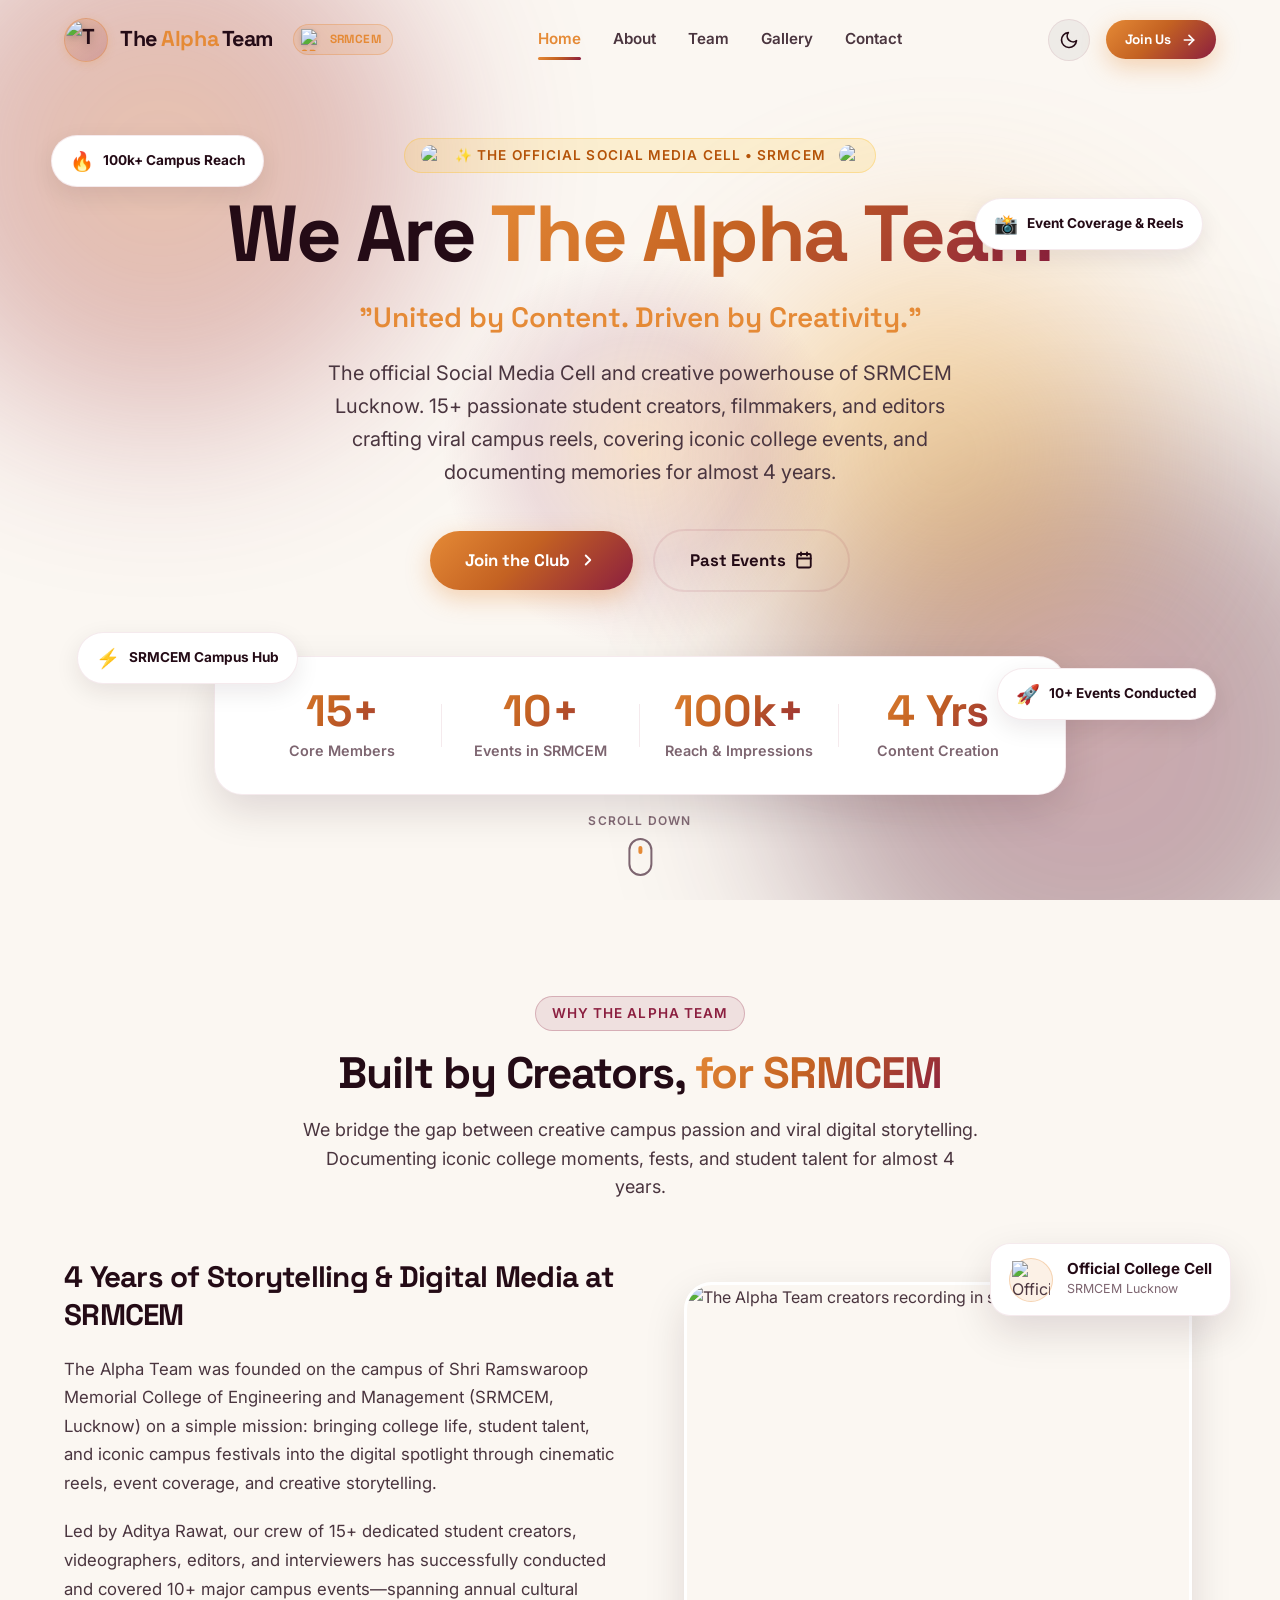
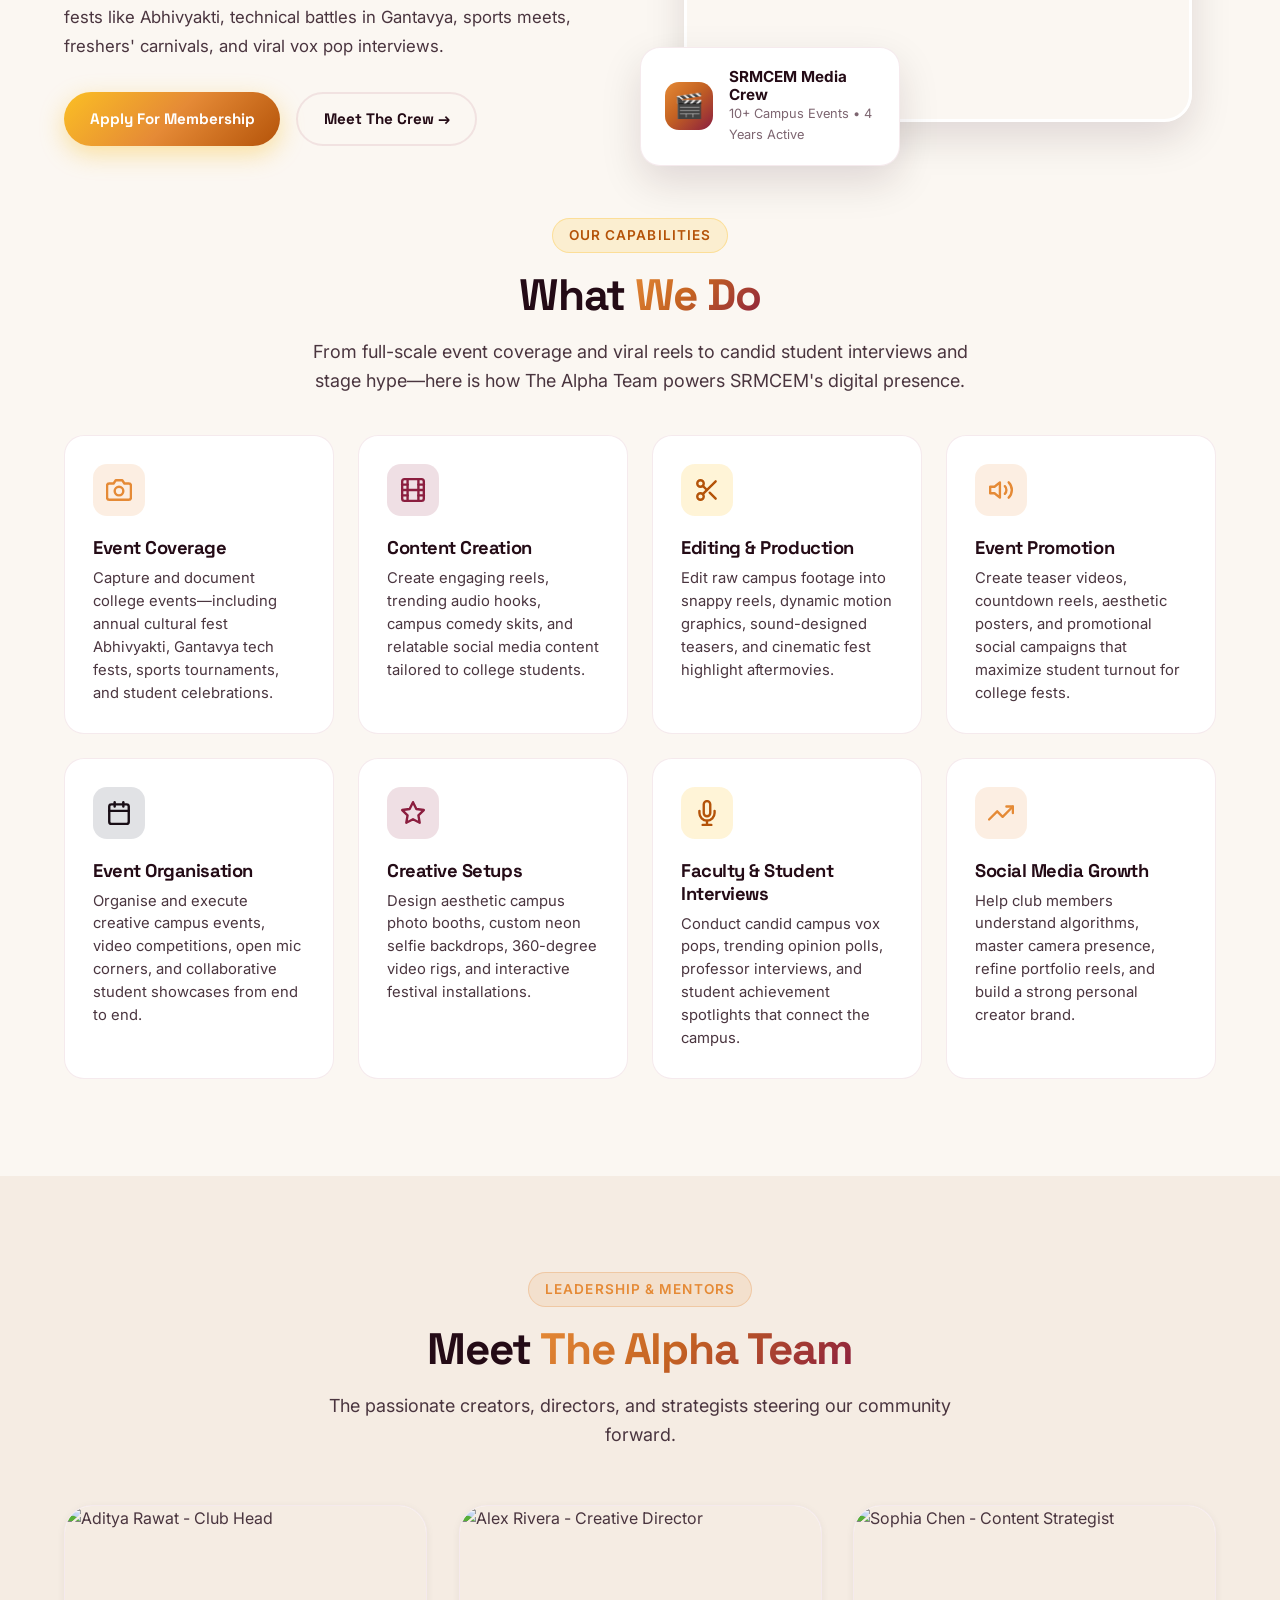
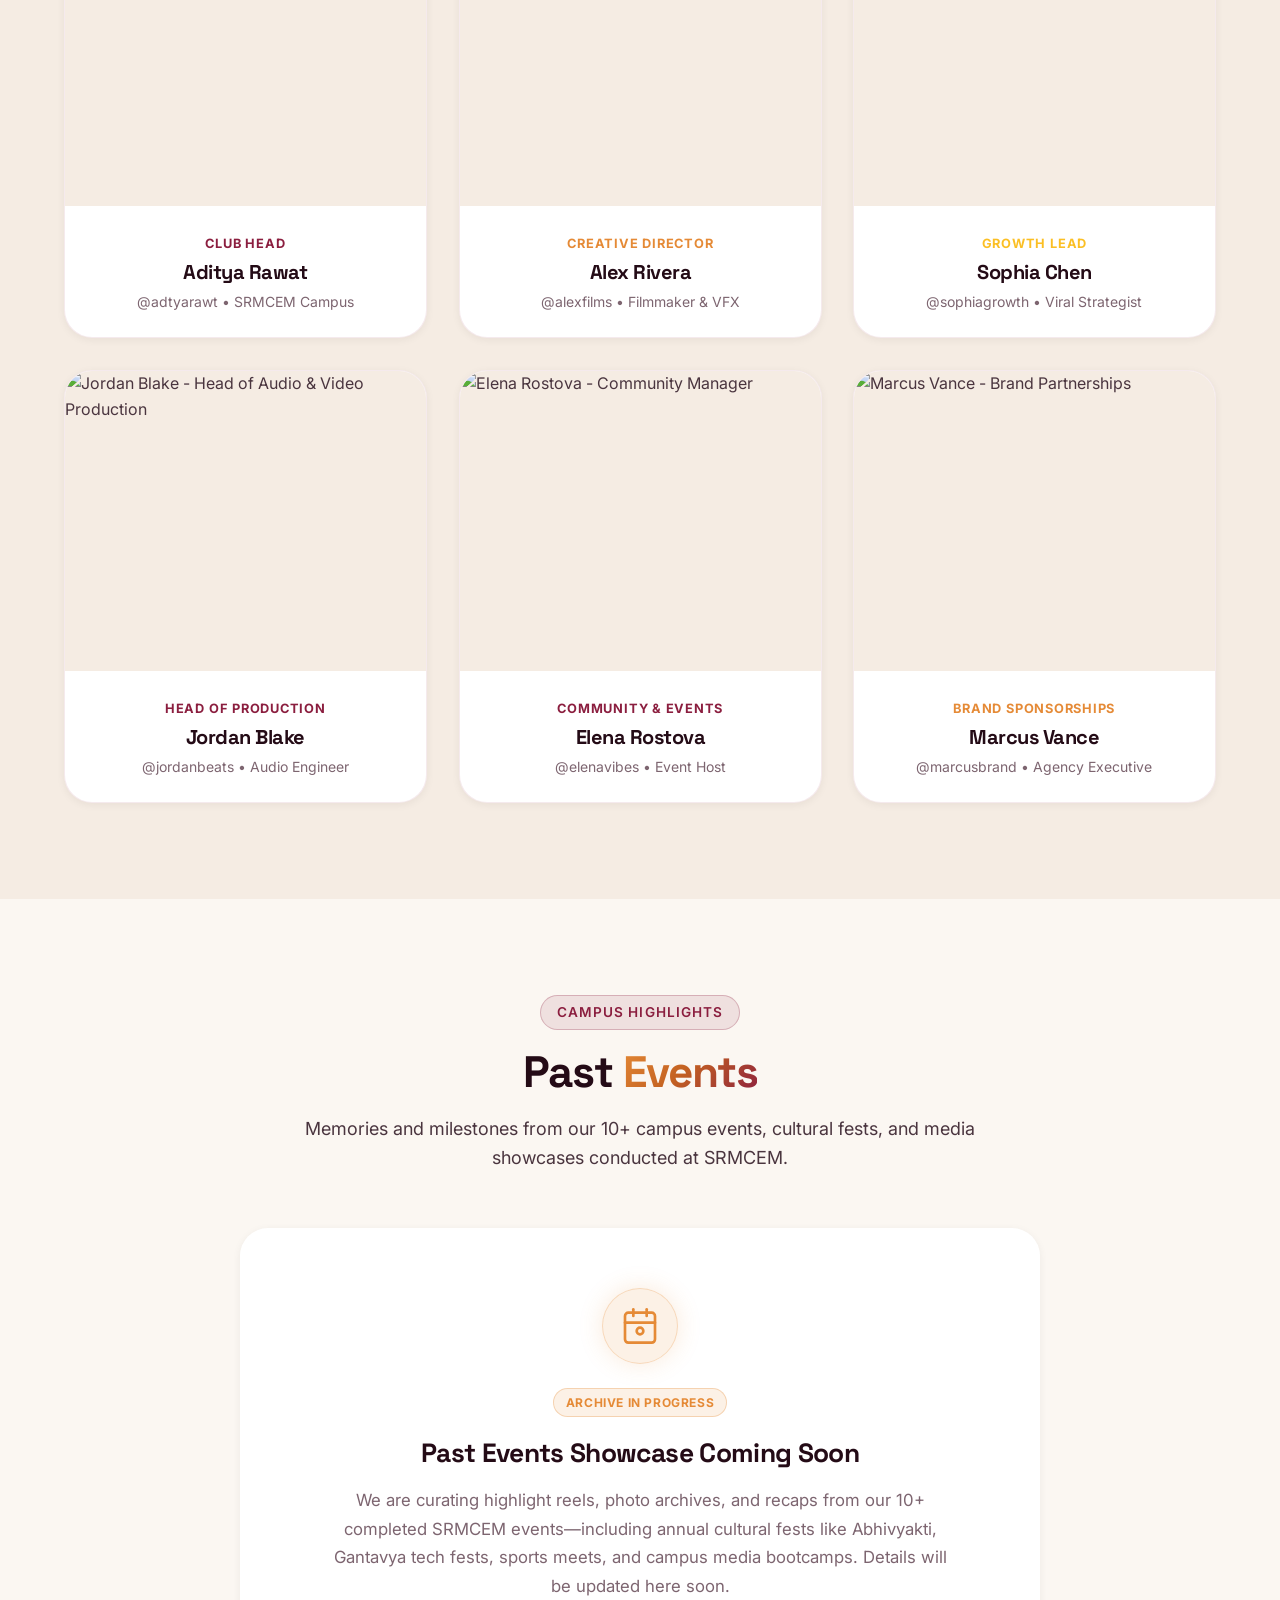
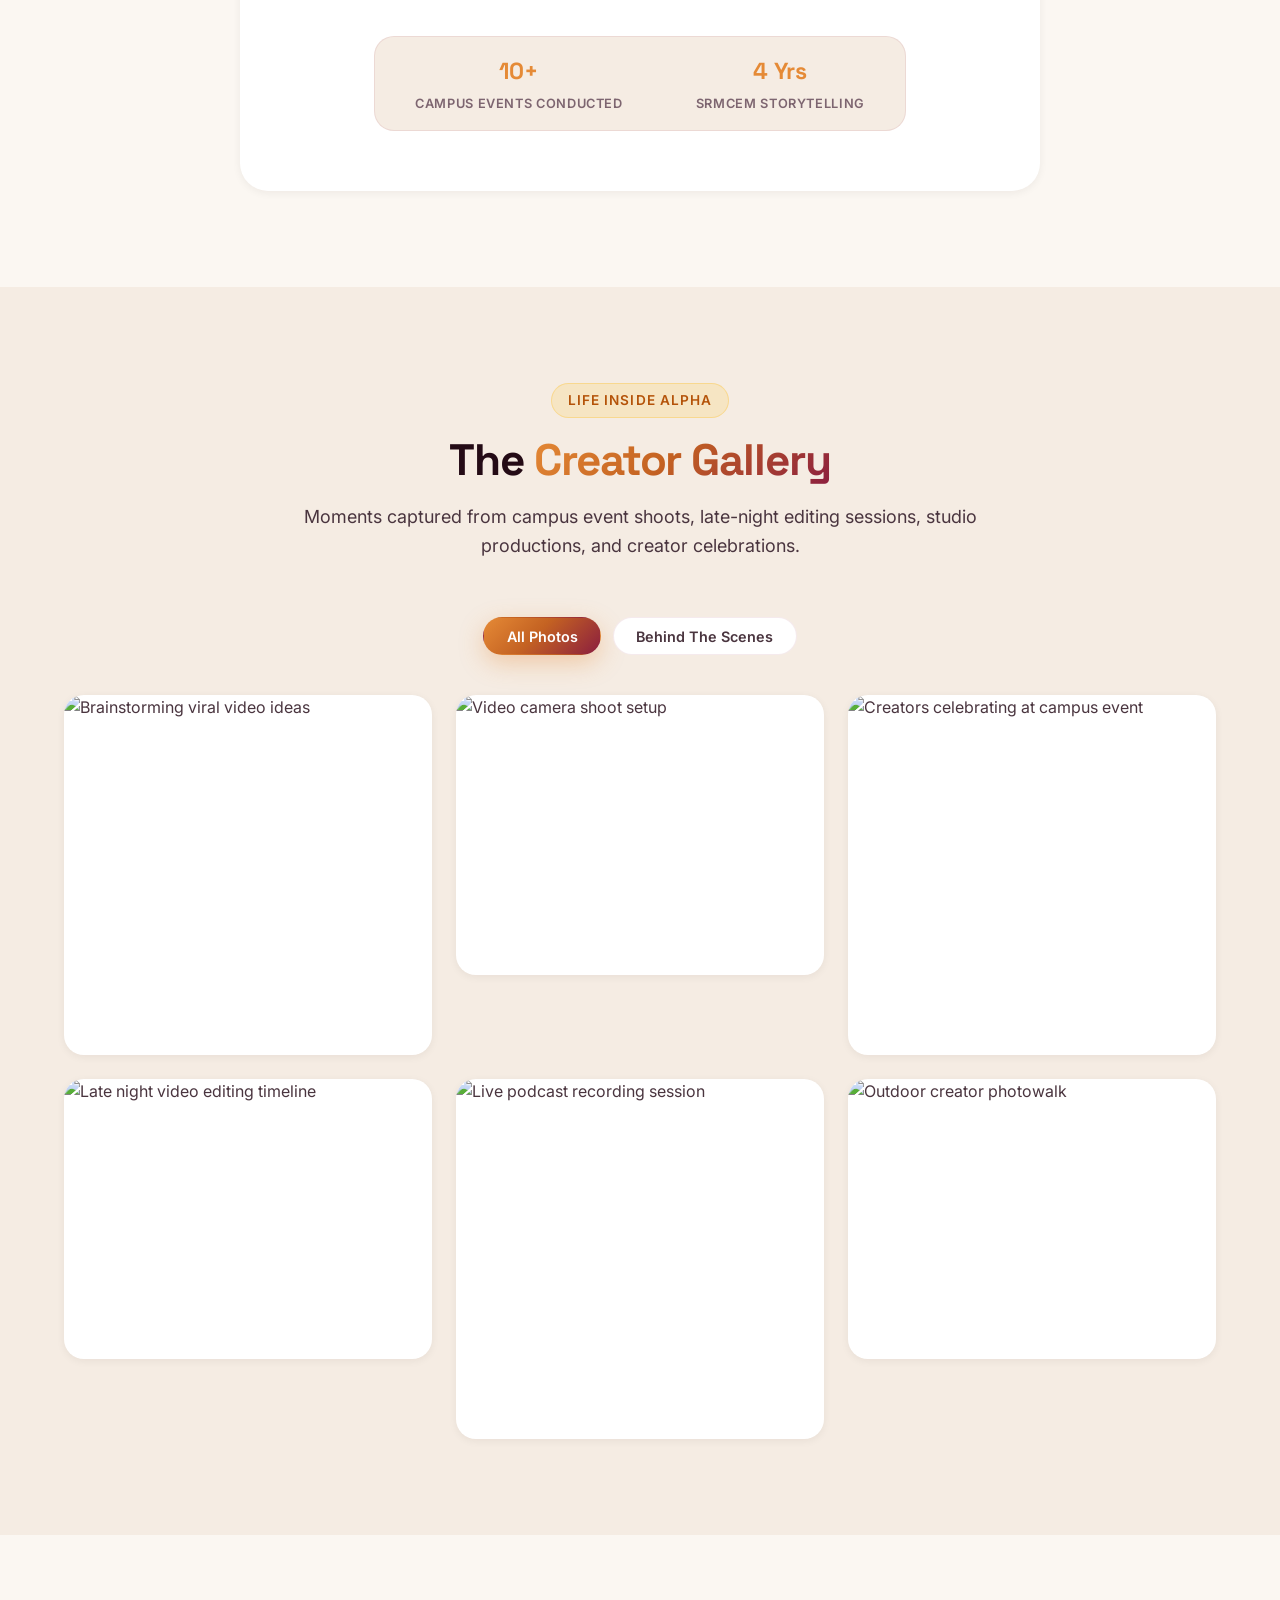
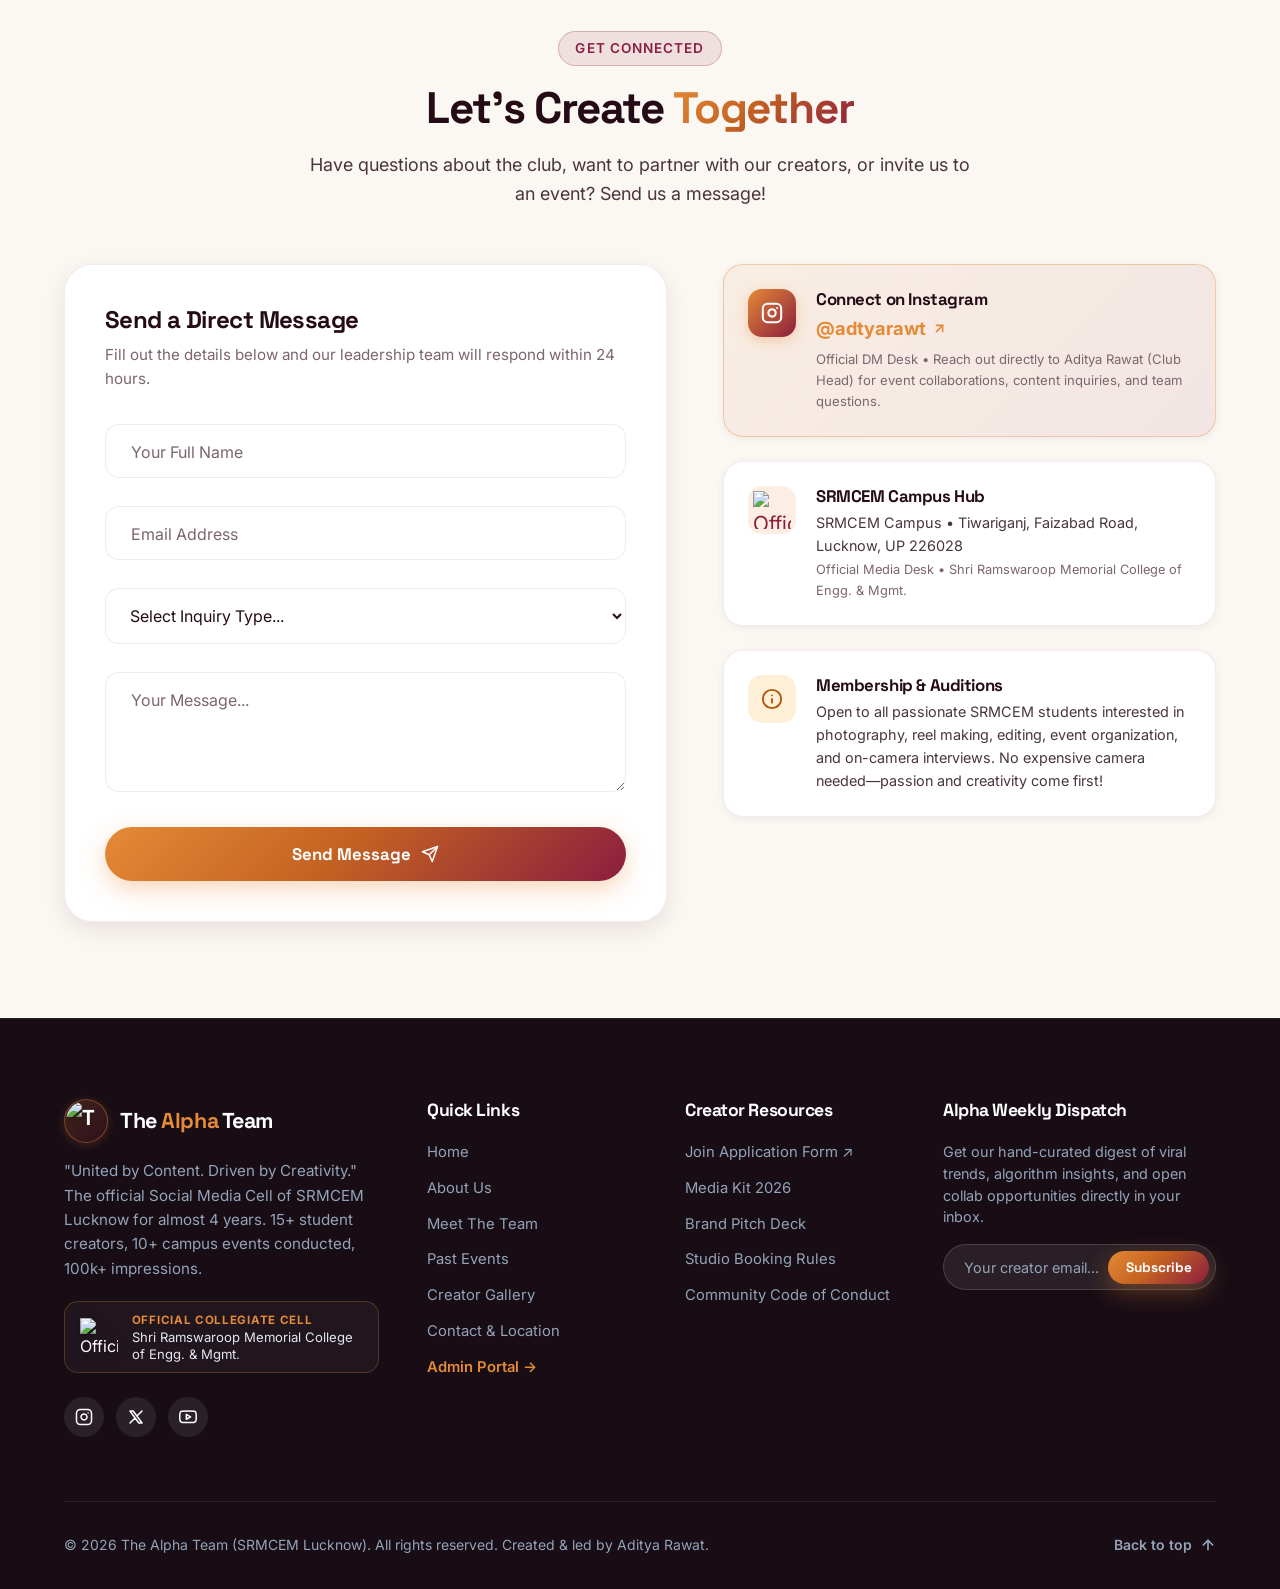
==== commit d3ab1afb: "Add files via upload" ====
--- a/index.html
+++ b/index.html
@@ -94,7 +94,7 @@
         </button>
 
         <!-- CTA Join Button -->
-        <a href="#join" class="btn btn-primary btn-sm open-join-modal-btn">
+        <a href="https://docs.google.com/forms/d/e/1FAIpQLSfFUjRRtIm5pHwTKQIZRhHhsOWB8-oHXQJSlMeAwNFmmQt9QQ/viewform" target="_blank" rel="noopener noreferrer" class="btn btn-primary btn-sm">
           <span>Join Us</span>
           <svg width="16" height="16" viewBox="0 0 24 24" fill="none" stroke="currentColor" stroke-width="2.5" stroke-linecap="round" stroke-linejoin="round">
             <line x1="5" y1="12" x2="19" y2="12"></line>
@@ -121,9 +121,13 @@
       <a href="#team" class="mobile-nav-link">Team</a>
       <a href="#gallery" class="mobile-nav-link">Gallery</a>
       <a href="#contact" class="mobile-nav-link">Contact</a>
-      <button class="btn btn-primary btn-lg open-join-modal-btn" style="margin-top: 1.5rem; width: 100%;">
-        Join The Alpha Team
-      </button>
+      <a href="https://docs.google.com/forms/d/e/1FAIpQLSfFUjRRtIm5pHwTKQIZRhHhsOWB8-oHXQJSlMeAwNFmmQt9QQ/viewform" target="_blank" rel="noopener noreferrer" class="btn btn-primary btn-lg" style="margin-top: 1.5rem; width: 100%; justify-content: center; text-decoration: none;">
+        <span>Join The Alpha Team</span>
+        <svg width="16" height="16" viewBox="0 0 24 24" fill="none" stroke="currentColor" stroke-width="2.5" stroke-linecap="round" stroke-linejoin="round" style="margin-left: 0.5rem;">
+          <line x1="5" y1="12" x2="19" y2="12"></line>
+          <polyline points="12 5 19 12 12 19"></polyline>
+        </svg>
+      </a>
     </div>
   </aside>
 
@@ -178,12 +182,12 @@
       </p>
 
       <div class="hero-ctas hero-cascade-ctas">
-        <button class="btn btn-primary btn-lg open-join-modal-btn">
+        <a href="https://docs.google.com/forms/d/e/1FAIpQLSfFUjRRtIm5pHwTKQIZRhHhsOWB8-oHXQJSlMeAwNFmmQt9QQ/viewform" target="_blank" rel="noopener noreferrer" class="btn btn-primary btn-lg" style="text-decoration: none;">
           <span>Join the Club</span>
           <svg width="18" height="18" viewBox="0 0 24 24" fill="none" stroke="currentColor" stroke-width="2.5" stroke-linecap="round" stroke-linejoin="round">
             <polyline points="9 18 15 12 9 6"></polyline>
           </svg>
-        </button>
+        </a>
         <a href="#past-events" class="btn btn-outline btn-lg">
           <span>Past Events</span>
           <svg width="18" height="18" viewBox="0 0 24 24" fill="none" stroke="currentColor" stroke-width="2.5" stroke-linecap="round" stroke-linejoin="round">
@@ -241,16 +245,16 @@
       <div class="grid-2">
         <!-- Left Column: Story & Narrative -->
         <div class="about-text-content reveal-left">
-          <h3 style="font-size: 1.85rem; margin-bottom: 1.25rem;">4 Years of Storytelling & Digital Media at SRMCEM</h3>
-          <p style="margin-bottom: 1.25rem; font-size: 1.05rem; line-height: 1.7;">
+          <h3 class="about-headline">4 Years of Storytelling & Digital Media at SRMCEM</h3>
+          <p class="about-paragraph">
             The Alpha Team was founded on the campus of Shri Ramswaroop Memorial College of Engineering and Management (SRMCEM, Lucknow) on a simple mission: bringing college life, student talent, and iconic campus festivals into the digital spotlight through cinematic reels, event coverage, and creative storytelling.
           </p>
-          <p style="margin-bottom: 2rem; font-size: 1.05rem; line-height: 1.7;">
+          <p class="about-paragraph" style="margin-bottom: 2rem;">
             Led by Aditya Rawat, our crew of 15+ dedicated student creators, videographers, editors, and interviewers has successfully conducted and covered 10+ major campus events—spanning annual cultural fests like Abhivyakti, technical battles in Gantavya, sports meets, freshers' carnivals, and viral vox pop interviews.
           </p>
           
-          <div style="display: flex; gap: 1rem; flex-wrap: wrap;">
-            <button class="btn btn-warm open-join-modal-btn">Apply For Membership</button>
+          <div class="about-actions">
+            <a href="https://docs.google.com/forms/d/e/1FAIpQLSfFUjRRtIm5pHwTKQIZRhHhsOWB8-oHXQJSlMeAwNFmmQt9QQ/viewform" target="_blank" rel="noopener noreferrer" class="btn btn-warm" style="text-decoration: none;">Apply For Membership</a>
             <a href="#team" class="btn btn-outline">Meet The Crew &rarr;</a>
           </div>
         </div>
@@ -283,9 +287,9 @@
       </div>
 
       <!-- What We Do - 8 Core Pillars Grid -->
-      <div class="section-header reveal" style="margin-top: 5rem; margin-bottom: 1.5rem; text-align: center;">
+      <div class="section-header reveal capabilities-header">
         <span class="section-pill yellow">Our Capabilities</span>
-        <h3 class="section-title" style="font-size: 2.2rem;">What <span class="text-gradient-primary">We Do</span></h3>
+        <h3 class="section-title">What <span class="text-gradient-primary">We Do</span></h3>
         <p class="section-description" style="max-width: 720px; margin: 0 auto;">
           From full-scale event coverage and viral reels to candid student interviews and stage hype—here is how The Alpha Team powers SRMCEM's digital presence.
         </p>
@@ -894,7 +898,7 @@
         <div>
           <h4 class="footer-heading">Creator Resources</h4>
           <div class="footer-links">
-            <a href="#join" class="footer-link open-join-modal-btn">Join Application</a>
+            <a href="https://docs.google.com/forms/d/e/1FAIpQLSfFUjRRtIm5pHwTKQIZRhHhsOWB8-oHXQJSlMeAwNFmmQt9QQ/viewform" target="_blank" rel="noopener noreferrer" class="footer-link">Join Application Form &nearr;</a>
             <a href="#events" class="footer-link">Media Kit 2026</a>
             <a href="#events" class="footer-link">Brand Pitch Deck</a>
             <a href="#events" class="footer-link">Studio Booking Rules</a>
@@ -955,56 +959,25 @@
         <div class="modal-crest-banner">
           <img src="assets/images/alpha_official_logo.png" alt="Official Alpha Crest Logo" class="modal-crest-logo">
         </div>
-        <span class="section-pill" style="margin-bottom: 0.5rem;">Join The Alpha Collective</span>
-        <h3 class="modal-title" id="join-modal-title">Creator Application</h3>
-        <p class="modal-subtitle">Tell us about your channels, your creative focus, and what you're excited to build together.</p>
-      </div>
-
-      <form id="join-club-form" novalidate>
-        <!-- Name -->
-        <div class="form-group">
-          <input type="text" id="join-name" class="form-control" placeholder=" " required>
-          <label for="join-name" class="floating-label">Your Name</label>
-        </div>
-
-        <!-- Email -->
-        <div class="form-group">
-          <input type="email" id="join-email" class="form-control" placeholder=" " required>
-          <label for="join-email" class="floating-label">Email Address</label>
-        </div>
-
-        <!-- Social Handle -->
-        <div class="form-group">
-          <input type="text" id="join-handle" class="form-control" placeholder=" " required>
-          <label for="join-handle" class="floating-label">Primary Social Handle (e.g. @yourhandle)</label>
-        </div>
-
-        <!-- What role are you interested in? -->
-        <div class="form-group">
-          <label for="join-role" style="font-size: 0.85rem; font-weight: 700; color: var(--text-main); display: block; margin-bottom: 0.45rem;">
-            What role are you interested in?
-          </label>
-          <select id="join-role" class="form-control" required style="padding: 0.85rem 1rem; height: auto;">
-            <option value="" disabled selected>Select a role...</option>
-            <option value="Acting">Acting</option>
-            <option value="Reel making">Reel making</option>
-            <option value="Editing">Editing</option>
-            <option value="Graphic designing">Graphic designing</option>
-            <option value="Event coverage">Event coverage</option>
-            <option value="Interviewing">Interviewing</option>
-          </select>
-        </div>
-
-        <!-- Why do you want to join the club? -->
-        <div class="form-group">
-          <textarea id="join-reason" class="form-control" placeholder=" " rows="3" required style="min-height: 85px;"></textarea>
-          <label for="join-reason" class="floating-label">Why do you want to join the club?</label>
-        </div>
-
-        <button type="submit" class="btn btn-primary btn-lg" style="width: 100%; margin-top: 0.5rem;">
-          Submit Application &rarr;
-        </button>
-      </form>
+        <span class="section-pill" style="margin-bottom: 0.5rem;">Official Application</span>
+        <h3 class="modal-title" id="join-modal-title">Join The Alpha Team</h3>
+        <p class="modal-subtitle">Official audition & creator application form is now open for SRMCEM students. Click below to open and submit your details.</p>
+      </div>
+
+      <div style="margin-top: 1rem; text-align: center;">
+        <a href="https://docs.google.com/forms/d/e/1FAIpQLSfFUjRRtIm5pHwTKQIZRhHhsOWB8-oHXQJSlMeAwNFmmQt9QQ/viewform" target="_blank" rel="noopener noreferrer" class="btn btn-primary btn-lg" style="width: 100%; justify-content: center; text-decoration: none; display: inline-flex; align-items: center; gap: 0.5rem;">
+          <span>Open Google Application Form</span>
+          <svg width="18" height="18" viewBox="0 0 24 24" fill="none" stroke="currentColor" stroke-width="2.5" stroke-linecap="round" stroke-linejoin="round">
+            <path d="M18 13v6a2 2 0 0 1-2 2H5a2 2 0 0 1-2-2V8a2 2 0 0 1 2-2h6"></path>
+            <polyline points="15 3 21 3 21 9"></polyline>
+            <line x1="10" y1="14" x2="21" y2="3"></line>
+          </svg>
+        </a>
+
+        <div style="margin-top: 1.25rem; border-radius: var(--radius-md); overflow: hidden; border: 1px solid var(--border-subtle); background: var(--bg-card-alt); max-height: 480px; overflow-y: auto;">
+          <iframe src="https://docs.google.com/forms/d/e/1FAIpQLSfFUjRRtIm5pHwTKQIZRhHhsOWB8-oHXQJSlMeAwNFmmQt9QQ/viewform?embedded=true" width="100%" height="600" frameborder="0" marginheight="0" marginwidth="0" style="border: none; display: block;">Loading Application Form…</iframe>
+        </div>
+      </div>
     </div>
   </div>
 
--- a/css/style.css
+++ b/css/style.css
@@ -124,6 +124,9 @@
   scroll-behavior: smooth;
   -webkit-font-smoothing: antialiased;
   -moz-osx-font-smoothing: grayscale;
+  overflow-x: hidden;
+  width: 100%;
+  max-width: 100vw;
 }
 
 body {
@@ -132,8 +135,11 @@
   color: var(--text-body);
   line-height: 1.6;
   overflow-x: hidden;
+  width: 100%;
+  max-width: 100vw;
   transition: background-color var(--transition-normal), color var(--transition-normal);
   position: relative;
+  -webkit-text-size-adjust: 100%;
 }
 
 body.modal-open {
@@ -175,8 +181,14 @@
   font-family: var(--font-heading);
   color: var(--text-main);
   font-weight: 700;
-  line-height: 1.2;
+  line-height: 1.25;
   letter-spacing: -0.025em;
+  overflow-wrap: break-word;
+  word-break: break-word;
+}
+
+p, a, span, label {
+  overflow-wrap: break-word;
 }
 
 .text-gradient-primary {
@@ -218,6 +230,7 @@
   border: 1px solid rgba(229, 138, 54, 0.28);
   border-radius: var(--radius-full);
   margin-bottom: 1rem;
+  max-width: 100%;
 }
 
 .section-pill.turquoise {
@@ -237,13 +250,15 @@
 }
 
 .section-title {
-  font-size: clamp(2rem, 4vw, 2.75rem);
+  font-size: clamp(1.85rem, 5vw, 2.75rem);
   margin-bottom: 1rem;
+  line-height: 1.2;
 }
 
 .section-description {
   font-size: 1.125rem;
   color: var(--text-body);
+  line-height: 1.6;
 }
 
 /* ==========================================================================
@@ -265,7 +280,27 @@
 
 @media (max-width: 768px) {
   .section {
-    padding: 4rem 0;
+    padding: 3.75rem 0;
+  }
+  .section-header {
+    margin-bottom: 2.25rem;
+  }
+}
+
+@media (max-width: 640px) {
+  .container {
+    padding-left: 1.15rem;
+    padding-right: 1.15rem;
+  }
+  .section {
+    padding: 3.25rem 0;
+  }
+  .section-title {
+    font-size: clamp(1.65rem, 6.2vw, 2.15rem);
+  }
+  .section-description {
+    font-size: 0.95rem;
+    line-height: 1.6;
   }
 }
 
--- a/css/components.css
+++ b/css/components.css
@@ -284,6 +284,78 @@
   }
 }
 
+@media (max-width: 640px) {
+  :root {
+    --header-height: 66px;
+  }
+  .navbar {
+    height: var(--header-height);
+  }
+  .brand {
+    font-size: 1.15rem;
+    gap: 0.5rem;
+  }
+  .brand-icon {
+    width: 38px;
+    height: 38px;
+  }
+  .brand-text {
+    white-space: nowrap;
+  }
+  .brand-college-badge {
+    margin-left: 0.25rem;
+    padding: 0.15rem 0.4rem;
+  }
+  .brand-college-badge span {
+    display: none;
+  }
+  .brand-college-img {
+    width: 18px;
+    height: 18px;
+  }
+  .nav-actions {
+    gap: 0.5rem;
+  }
+  .nav-actions .btn-sm {
+    display: none;
+  }
+  .theme-toggle-btn {
+    width: 38px;
+    height: 38px;
+  }
+  .hamburger {
+    width: 38px;
+    height: 38px;
+    gap: 5px;
+  }
+  .hamburger span {
+    width: 18px;
+  }
+  .mobile-nav {
+    width: 86%;
+    max-width: 320px;
+    padding: 5.5rem 1.5rem 2rem;
+  }
+  .mobile-nav-link {
+    font-size: 1.2rem;
+  }
+}
+
+@media (max-width: 400px) {
+  .brand-college-badge {
+    display: none;
+  }
+  .brand {
+    font-size: 1.05rem;
+    gap: 0.4rem;
+  }
+  .brand-icon {
+    width: 34px;
+    height: 34px;
+  }
+}
+
+
 /* --------------------------------------------------------------------------
    2. Buttons & Badges (Rounded Pill Format)
    -------------------------------------------------------------------------- */
@@ -492,24 +564,25 @@
 }
 
 .hero-headline {
-  font-size: clamp(2.75rem, 7vw, 5rem);
+  font-size: clamp(2.35rem, 6.2vw, 5rem);
   font-weight: 800;
-  line-height: 1.08;
+  line-height: 1.14;
   margin-bottom: 1.25rem;
   letter-spacing: -0.03em;
 }
 
 .hero-tagline {
   font-family: var(--font-heading);
-  font-size: clamp(1.2rem, 3vw, 1.75rem);
+  font-size: clamp(1.15rem, 3.2vw, 1.75rem);
   font-weight: 600;
   color: var(--color-primary);
   margin-bottom: 1.25rem;
+  line-height: 1.35;
   display: inline-block;
 }
 
 .hero-subtitle {
-  font-size: clamp(1.05rem, 2vw, 1.25rem);
+  font-size: clamp(1rem, 2vw, 1.25rem);
   color: var(--text-body);
   max-width: 680px;
   margin: 0 auto 2.5rem;
@@ -640,11 +713,80 @@
 @media (max-width: 768px) {
   .hero-stats-strip {
     grid-template-columns: repeat(2, 1fr);
-    gap: 2rem;
-    padding: 1.5rem;
+    gap: 1.5rem 1rem;
+    padding: 1.5rem 1rem;
   }
   .stat-item:nth-child(2)::after {
     display: none;
+  }
+  .scroll-indicator {
+    display: none;
+  }
+}
+
+@media (max-width: 640px) {
+  .hero {
+    min-height: auto;
+    padding-top: calc(var(--header-height, 66px) + 1.5rem);
+    padding-bottom: 3.5rem;
+  }
+  .hero-cascade-pill .section-pill {
+    font-size: clamp(0.7rem, 2.6vw, 0.8rem);
+    padding: 0.35rem 0.65rem;
+    gap: 0.35rem;
+    letter-spacing: 0.05em;
+  }
+  .pill-lion-icon {
+    width: 16px;
+    height: 16px;
+    margin-right: 0.2rem;
+  }
+  .hero-headline {
+    font-size: clamp(1.95rem, 7.8vw, 2.75rem);
+    line-height: 1.18;
+    margin-bottom: 0.85rem;
+  }
+  .hero-tagline {
+    font-size: clamp(1rem, 3.8vw, 1.25rem);
+    line-height: 1.35;
+    margin-bottom: 0.85rem;
+  }
+  .hero-subtitle {
+    font-size: 0.925rem;
+    line-height: 1.6;
+    margin-bottom: 1.75rem;
+    padding: 0 0.25rem;
+  }
+  .hero-ctas {
+    flex-direction: column;
+    width: 100%;
+    max-width: 320px;
+    margin: 0 auto 2.5rem;
+    gap: 0.75rem;
+  }
+  .hero-ctas .btn {
+    width: 100%;
+    justify-content: center;
+    padding: 0.85rem 1.4rem;
+    font-size: 0.95rem;
+  }
+  .hero-stats-strip {
+    grid-template-columns: repeat(2, 1fr);
+    gap: 1.25rem 0.75rem;
+    padding: 1.25rem 0.75rem;
+    border-radius: var(--radius-lg);
+    margin: 0 auto;
+  }
+  .stat-item::after {
+    display: none !important;
+  }
+  .stat-number {
+    font-size: clamp(1.6rem, 5.2vw, 2.1rem);
+    margin-bottom: 0.2rem;
+  }
+  .stat-label {
+    font-size: 0.76rem;
+    line-height: 1.3;
   }
 }
 
@@ -695,6 +837,47 @@
 /* --------------------------------------------------------------------------
    4. About Section Components
    -------------------------------------------------------------------------- */
+.about-headline {
+  font-size: clamp(1.4rem, 3.5vw, 1.85rem);
+  line-height: 1.28;
+  margin-bottom: 1.25rem;
+}
+
+.about-paragraph {
+  font-size: clamp(0.95rem, 1.8vw, 1.05rem);
+  line-height: 1.7;
+  margin-bottom: 1.25rem;
+}
+
+.about-actions {
+  display: flex;
+  gap: 1rem;
+  flex-wrap: wrap;
+}
+
+@media (max-width: 480px) {
+  .about-actions {
+    flex-direction: column;
+    width: 100%;
+  }
+  .about-actions .btn {
+    width: 100%;
+    justify-content: center;
+  }
+}
+
+.capabilities-header {
+  margin-top: 4.5rem;
+  margin-bottom: 1.5rem;
+  text-align: center;
+}
+
+@media (max-width: 640px) {
+  .capabilities-header {
+    margin-top: 3rem;
+  }
+}
+
 .about-visual {
   position: relative;
 }
@@ -801,11 +984,73 @@
   color: var(--text-muted);
 }
 
-@media (max-width: 600px) {
+@media (max-width: 640px) {
+  .about-text-content h3 {
+    font-size: 1.45rem !important;
+    line-height: 1.3;
+    margin-bottom: 1rem !important;
+  }
+  .about-text-content p {
+    font-size: 0.95rem !important;
+    line-height: 1.6;
+    margin-bottom: 1rem !important;
+  }
+  .about-card-cluster {
+    padding: 0;
+    margin-top: 1.5rem;
+  }
+  .about-img-main {
+    height: 280px;
+    border-radius: var(--radius-lg);
+  }
   .about-college-badge {
-    top: -10px;
-    right: 0px;
-    padding: 0.65rem 0.9rem;
+    top: 10px;
+    right: 10px;
+    padding: 0.45rem 0.75rem;
+    background: rgba(18, 9, 16, 0.88);
+    backdrop-filter: blur(12px);
+    -webkit-backdrop-filter: blur(12px);
+    border-color: rgba(229, 138, 54, 0.35);
+    border-radius: var(--radius-md);
+    animation: none;
+    max-width: calc(100% - 20px);
+  }
+  .about-college-title {
+    color: #FFFFFF;
+    font-size: 0.82rem;
+  }
+  .about-college-sub {
+    color: #D8CAC2;
+    font-size: 0.7rem;
+  }
+  .about-college-icon {
+    width: 32px;
+    height: 32px;
+  }
+  .about-badge-card {
+    bottom: 10px;
+    left: 10px;
+    padding: 0.45rem 0.75rem;
+    background: rgba(18, 9, 16, 0.88);
+    backdrop-filter: blur(12px);
+    -webkit-backdrop-filter: blur(12px);
+    border-color: rgba(229, 138, 54, 0.35);
+    border-radius: var(--radius-md);
+    animation: none;
+    max-width: calc(100% - 20px);
+  }
+  .about-badge-title {
+    color: #FFFFFF;
+    font-size: 0.82rem;
+  }
+  .about-badge-sub {
+    color: #D8CAC2;
+    font-size: 0.7rem;
+  }
+  .about-badge-icon {
+    width: 32px;
+    height: 32px;
+    font-size: 1.1rem;
   }
 }
 
@@ -966,15 +1211,32 @@
   gap: 2rem;
 }
 
-@media (max-width: 992px) {
-  .team-grid {
-    grid-template-columns: repeat(2, 1fr);
-  }
-}
-
-@media (max-width: 600px) {
+@media (max-width: 640px) {
+  .features-grid {
+    grid-template-columns: 1fr;
+    gap: 1rem;
+    margin-top: 1.5rem;
+  }
+  .feature-card {
+    padding: 1.35rem 1.15rem;
+  }
+  .feature-icon-wrap {
+    width: 44px;
+    height: 44px;
+    font-size: 1.3rem;
+    margin-bottom: 1rem;
+  }
+  .feature-title {
+    font-size: 1.1rem;
+    line-height: 1.3;
+  }
+  .feature-desc {
+    font-size: 0.88rem;
+    line-height: 1.5;
+  }
   .team-grid {
     grid-template-columns: 1fr;
+    gap: 1.5rem;
   }
 }
 
@@ -1079,6 +1341,24 @@
 .team-handle {
   font-size: 0.875rem;
   color: var(--text-muted);
+}
+
+@media (max-width: 640px) {
+  .team-image-container {
+    height: 280px;
+  }
+  .team-social-overlay {
+    transform: translateY(0);
+    opacity: 0.95;
+    padding: 0.85rem 0.5rem;
+  }
+  .team-info {
+    padding: 1.25rem 1rem;
+  }
+  .team-name {
+    font-size: 1.15rem;
+    line-height: 1.25;
+  }
 }
 
 /* --------------------------------------------------------------------------
@@ -1215,13 +1495,35 @@
 
 @media (max-width: 640px) {
   .past-events-placeholder-card {
-    padding: 2.25rem 1.25rem;
+    padding: 2rem 1.15rem;
+  }
+  .placeholder-icon-wrap {
+    width: 60px;
+    height: 60px;
+    margin-bottom: 1.2rem;
+  }
+  .placeholder-card-title {
+    font-size: 1.35rem;
+    line-height: 1.3;
+  }
+  .placeholder-card-desc {
+    font-size: 0.9rem;
+    line-height: 1.6;
+    margin-bottom: 1.5rem;
   }
   .placeholder-card-stats {
-    flex-direction: column;
-    gap: 1rem;
+    display: grid;
+    grid-template-columns: repeat(3, 1fr);
+    gap: 0.5rem;
     width: 100%;
-    padding: 1.25rem 1rem;
+    padding: 0.85rem 0.5rem;
+  }
+  .pstat-val {
+    font-size: 1.25rem;
+  }
+  .pstat-lbl {
+    font-size: 0.68rem;
+    text-align: center;
   }
   .pstat-sep {
     display: none;
@@ -1360,8 +1662,46 @@
 }
 
 @media (max-width: 640px) {
+  .featured-event-content {
+    padding: 1.5rem 1.15rem;
+  }
+  .featured-event-title {
+    font-size: clamp(1.25rem, 5vw, 1.6rem);
+    line-height: 1.3;
+  }
+  .featured-event-desc {
+    font-size: 0.88rem;
+    line-height: 1.55;
+    margin-bottom: 1.25rem;
+  }
+  .countdown-timer {
+    gap: 0.45rem;
+    flex-wrap: wrap;
+  }
+  .countdown-segment {
+    min-width: 50px;
+    padding: 0.5rem 0.35rem;
+  }
+  .countdown-num {
+    font-size: 1.25rem;
+  }
+  .countdown-unit {
+    font-size: 0.65rem;
+  }
   .events-grid {
     grid-template-columns: 1fr;
+    gap: 1.25rem;
+  }
+  .event-card-body {
+    padding: 1.25rem;
+  }
+  .event-title {
+    font-size: 1.15rem;
+    line-height: 1.3;
+  }
+  .event-desc {
+    font-size: 0.88rem;
+    line-height: 1.5;
   }
 }
 
@@ -1486,9 +1826,21 @@
   }
 }
 
-@media (max-width: 540px) {
+@media (max-width: 640px) {
   .gallery-grid {
     grid-template-columns: 1fr;
+    gap: 1rem;
+  }
+  .gallery-item {
+    height: 230px;
+  }
+  .gallery-item.tall {
+    height: 260px;
+  }
+  .gallery-overlay {
+    opacity: 1;
+    padding: 1rem;
+    background: linear-gradient(to top, rgba(15, 23, 42, 0.88) 0%, transparent 60%);
   }
 }
 
@@ -1640,9 +1992,25 @@
 .lightbox-next { right: 2rem; }
 
 @media (max-width: 768px) {
-  .lightbox-prev { left: 0.75rem; }
-  .lightbox-next { right: 0.75rem; }
-  .lightbox-close-btn { top: 1rem; right: 1rem; }
+  .lightbox-modal {
+    padding: 0.75rem;
+  }
+  .lightbox-prev { left: 0.4rem; }
+  .lightbox-next { right: 0.4rem; }
+  .lightbox-nav-btn {
+    width: 40px;
+    height: 40px;
+  }
+  .lightbox-close-btn {
+    top: 0.75rem;
+    right: 0.75rem;
+    width: 38px;
+    height: 38px;
+  }
+  .lightbox-caption {
+    font-size: 0.92rem;
+    margin-top: 0.75rem;
+  }
 }
 
 /* --------------------------------------------------------------------------
@@ -1822,6 +2190,63 @@
   color: var(--color-secondary);
 }
 
+@media (max-width: 640px) {
+  .contact-container {
+    gap: 2rem;
+  }
+  .contact-form-card {
+    padding: 1.5rem 1.15rem;
+    border-radius: var(--radius-lg);
+  }
+  .form-control {
+    font-size: 16px;
+    padding: 0.85rem 1rem;
+  }
+  .floating-label {
+    left: 1rem;
+    top: 0.85rem;
+    font-size: 0.95rem;
+  }
+  .form-control:focus ~ .floating-label,
+  .form-control:not(:placeholder-shown) ~ .floating-label {
+    top: -0.65rem;
+    left: 0.75rem;
+    font-size: 0.75rem;
+  }
+  .contact-info-panel {
+    gap: 1rem;
+  }
+  .contact-info-card {
+    padding: 1.15rem 1rem;
+    gap: 0.85rem;
+  }
+  .contact-card-icon {
+    width: 40px;
+    height: 40px;
+    font-size: 1.15rem;
+  }
+  .contact-card-content h4 {
+    font-size: 0.98rem;
+  }
+  .contact-card-content p {
+    font-size: 0.85rem;
+    line-height: 1.5;
+  }
+  .discord-banner {
+    flex-direction: column;
+    align-items: stretch;
+    text-align: center;
+    gap: 1rem;
+    padding: 1.35rem 1.15rem;
+  }
+  .discord-btn {
+    width: 100%;
+    justify-content: center;
+    display: inline-flex;
+  }
+}
+
+
 /* --------------------------------------------------------------------------
    9. Footer Components
    -------------------------------------------------------------------------- */
@@ -2015,6 +2440,49 @@
   color: var(--color-primary);
   transform: translateY(-2px);
 }
+
+@media (max-width: 600px) {
+  .footer {
+    padding: 3.5rem 0 1.5rem;
+  }
+  .footer-bottom {
+    flex-direction: column-reverse;
+    text-align: center;
+    gap: 1.25rem;
+    padding-top: 1.5rem;
+    font-size: 0.8rem;
+  }
+  .back-to-top-btn {
+    justify-content: center;
+  }
+  .newsletter-input {
+    font-size: 16px;
+    min-width: 0;
+    flex: 1;
+  }
+  .newsletter-input-group {
+    padding: 0.3rem 0.3rem 0.3rem 1rem;
+  }
+  .newsletter-input-group .btn {
+    padding: 0.5rem 0.95rem;
+    font-size: 0.82rem;
+    white-space: nowrap;
+  }
+  .footer-tagline {
+    font-size: 0.88rem;
+    line-height: 1.55;
+    max-width: 100%;
+  }
+  .footer-affiliation {
+    margin-bottom: 1.25rem;
+  }
+  .footer-college-badge {
+    padding: 0.5rem 0.75rem;
+    gap: 0.65rem;
+    max-width: 100%;
+  }
+}
+
 
 /* --------------------------------------------------------------------------
    10. Modals & Dialogs (Join Us Modal, Event Modal)
@@ -2098,6 +2566,32 @@
   color: var(--text-body);
 }
 
+@media (max-width: 600px) {
+  .modal-backdrop {
+    padding: 0.75rem;
+  }
+  .modal-dialog {
+    padding: 1.75rem 1.15rem;
+    border-radius: var(--radius-lg);
+    max-height: 92vh;
+  }
+  .modal-title {
+    font-size: 1.35rem;
+    line-height: 1.25;
+  }
+  .modal-subtitle {
+    font-size: 0.88rem;
+    line-height: 1.5;
+  }
+  .modal-close-btn {
+    top: 1rem;
+    right: 1rem;
+    width: 34px;
+    height: 34px;
+  }
+}
+
+
 /* Niche selection pills */
 .niche-options {
   display: flex;
@@ -2194,6 +2688,21 @@
   color: var(--text-body);
 }
 
+@media (max-width: 600px) {
+  .toast-container {
+    bottom: 1rem;
+    left: 1rem;
+    right: 1rem;
+  }
+  .toast {
+    min-width: unset;
+    width: 100%;
+    max-width: 100%;
+    padding: 0.85rem 1rem;
+  }
+}
+
+
 /* --------------------------------------------------------------------------
    12. Apple Product Intro Curtain & Staggered Hero Cascade
    -------------------------------------------------------------------------- */
@@ -2301,6 +2810,26 @@
   animation: appleTextFadeIn 0.8s cubic-bezier(0.16, 1, 0.3, 1) forwards 0.35s;
   opacity: 0;
 }
+
+@media (max-width: 600px) {
+  .intro-content {
+    padding: 1.5rem 1.25rem;
+  }
+  .intro-logo-badge {
+    width: 85px;
+    height: 85px;
+    margin-bottom: 1.25rem;
+  }
+  .intro-title {
+    font-size: 1.75rem;
+    line-height: 1.25;
+  }
+  .intro-subtitle {
+    font-size: 0.88rem;
+    margin-bottom: 1.75rem;
+  }
+}
+
 
 .intro-bar-track {
   width: 160px;
--- a/css/animations.css
+++ b/css/animations.css
@@ -244,6 +244,13 @@
 .reveal-scale.is-revealed {
   opacity: 1;
   transform: translate(0, 0) scale(1);
+}
+
+@media (max-width: 768px) {
+  .reveal-left,
+  .reveal-right {
+    transform: translateY(24px);
+  }
 }
 
 /* Stagger delays */
